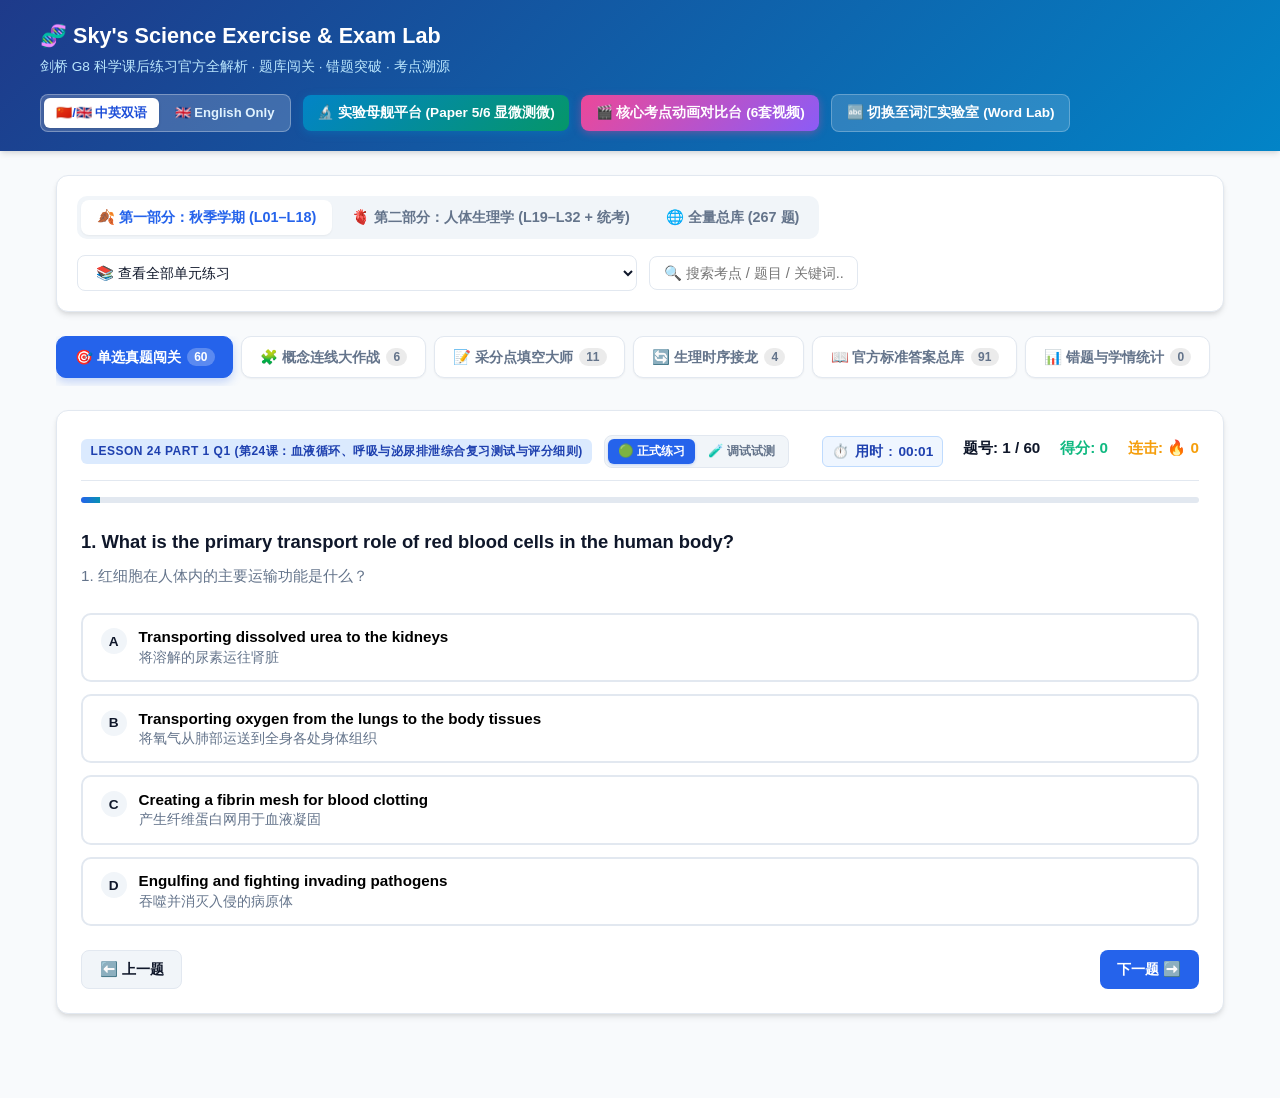
==== exercise_lab.html @ af7610e3 "feat(exercise-lab): deploy 267-question science exercise lab with 4 interactive game types and +1 sc" ====
<!DOCTYPE html>
<html lang="zh-CN">
<head>
  <meta charset="UTF-8">
  <meta name="viewport" content="width=device-width, initial-scale=1.0, user-scalable=no">
  <title>Sky's Science Exercise & Exam Lab — 剑桥G8科学课后练习与真题互动平台</title>
  <link rel="icon" href="data:image/svg+xml,<svg xmlns=%22http://www.w3.org/2000/svg%22 viewBox=%220 0 100 100%22><text y=%22.9em%22 font-size=%2290%22>🧬</text></svg>">
  <style>
    :root {
      --primary: #2563eb;
      --primary-dark: #1d4ed8;
      --secondary: #0891b2;
      --accent: #f59e0b;
      --success: #10b981;
      --danger: #ef4444;
      --purple: #8b5cf6;
      --bg: #f8fafc;
      --panel: #ffffff;
      --text: #0f172a;
      --text-muted: #64748b;
      --border: #e2e8f0;
      --shadow-sm: 0 1px 2px rgba(0,0,0,0.05);
      --shadow: 0 4px 6px -1px rgba(0,0,0,0.1), 0 2px 4px -1px rgba(0,0,0,0.06);
      --shadow-lg: 0 10px 15px -3px rgba(0,0,0,0.1), 0 4px 6px -2px rgba(0,0,0,0.05);
      --radius: 12px;
    }

    * { box-sizing: border-box; margin: 0; padding: 0; }
    body {
      font-family: -apple-system, BlinkMacSystemFont, "Segoe UI", Roboto, "PingFang SC", "Hiragino Sans GB", "Microsoft YaHei", sans-serif;
      background: var(--bg);
      color: var(--text);
      line-height: 1.6;
      padding-bottom: 60px;
    }

    /* Header */
    header {
      background: linear-gradient(135deg, #1e3a8a 0%, #0284c7 100%);
      color: #fff;
      padding: 1.2rem 1.5rem;
      position: sticky;
      top: 0;
      z-index: 100;
      box-shadow: var(--shadow);
    }
    .header-content {
      max-width: 1200px;
      margin: 0 auto;
      display: flex;
      flex-wrap: wrap;
      justify-content: space-between;
      align-items: center;
      gap: 1rem;
    }
    .brand h1 {
      font-size: 1.35rem;
      font-weight: 800;
      display: flex;
      align-items: center;
      gap: 0.5rem;
    }
    .brand p {
      font-size: 0.85rem;
      color: #bae6fd;
      margin-top: 0.15rem;
    }
    .header-links {
      display: flex;
      gap: 0.75rem;
      align-items: center;
    }
    .btn-nav-vocab {
      background: rgba(255,255,255,0.15);
      color: #fff;
      text-decoration: none;
      padding: 0.45rem 0.9rem;
      border-radius: 8px;
      font-size: 0.85rem;
      font-weight: 600;
      display: inline-flex;
      align-items: center;
      gap: 0.35rem;
      transition: all 0.2s;
      border: 1px solid rgba(255,255,255,0.25);
    }
    .btn-nav-vocab:hover {
      background: rgba(255,255,255,0.3);
      transform: translateY(-1px);
    }

    /* Language Switcher */
    .lang-switch {
      display: inline-flex;
      background: rgba(255,255,255,0.18);
      padding: 0.2rem;
      border-radius: 8px;
      gap: 0.2rem;
      border: 1px solid rgba(255,255,255,0.3);
    }
    .lang-btn {
      border: none;
      background: transparent;
      color: #e0f2fe;
      padding: 0.35rem 0.75rem;
      border-radius: 6px;
      font-size: 0.82rem;
      font-weight: 700;
      cursor: pointer;
      transition: all 0.2s;
    }
    .lang-btn.active {
      background: #fff;
      color: var(--primary-dark);
      box-shadow: 0 1px 3px rgba(0,0,0,0.15);
    }
    .lang-btn:hover:not(.active) {
      color: #fff;
      background: rgba(255,255,255,0.25);
    }

    /* Option Breakdown & Distractor Analysis */
    .options-breakdown-box {
      margin-top: 1.25rem;
      border-top: 1px dashed var(--border);
      padding-top: 1.25rem;
    }
    .breakdown-header {
      display: flex;
      justify-content: space-between;
      align-items: center;
      margin-bottom: 0.85rem;
    }
    .breakdown-title {
      font-weight: 800;
      font-size: 0.95rem;
      color: #1e3a8a;
      display: flex;
      align-items: center;
      gap: 0.4rem;
    }
    .breakdown-cards {
      display: grid;
      grid-template-columns: 1fr;
      gap: 0.75rem;
    }
    .breakdown-card {
      padding: 0.85rem 1rem;
      border-radius: 8px;
      border: 1.5px solid var(--border);
      background: #fff;
      transition: all 0.2s;
    }
    .breakdown-card.correct-card {
      border-color: #10b981;
      background: #f0fdf4;
    }
    .breakdown-card.incorrect-card {
      border-color: #f87171;
      background: #fef2f2;
    }
    .breakdown-card-top {
      display: flex;
      justify-content: space-between;
      align-items: center;
      margin-bottom: 0.35rem;
    }
    .breakdown-letter-badge {
      font-weight: 800;
      font-size: 0.85rem;
      padding: 0.15rem 0.5rem;
      border-radius: 6px;
    }
    .correct-card .breakdown-letter-badge {
      background: #10b981;
      color: #fff;
    }
    .incorrect-card .breakdown-letter-badge {
      background: #ef4444;
      color: #fff;
    }
    .breakdown-status-tag {
      font-size: 0.78rem;
      font-weight: 700;
      padding: 0.15rem 0.5rem;
      border-radius: 999px;
    }
    .correct-card .breakdown-status-tag {
      background: #dcfce7;
      color: #15803d;
    }
    .incorrect-card .breakdown-status-tag {
      background: #fee2e2;
      color: #b91c1c;
    }
    .breakdown-opt-text {
      font-weight: 700;
      font-size: 0.92rem;
      color: var(--text);
      margin-bottom: 0.35rem;
    }
    .breakdown-reason-en {
      font-size: 0.88rem;
      color: #334155;
      line-height: 1.45;
    }
    .breakdown-reason-cn {
      font-size: 0.84rem;
      color: #475569;
      margin-top: 0.25rem;
      line-height: 1.45;
    }
    .distractor-tag {
      display: inline-flex;
      align-items: center;
      font-weight: 700;
      font-size: 0.76rem;
      padding: 0.12rem 0.45rem;
      border-radius: 4px;
      margin-right: 0.35rem;
      margin-bottom: 0.15rem;
      letter-spacing: 0.01em;
    }
    .tag-concept {
      background: #e0f2fe;
      color: #0369a1;
      border: 1px solid #bae6fd;
    }
    .tag-diff {
      background: #fef3c7;
      color: #b45309;
      border: 1px solid #fde68a;
    }
    .tag-trap {
      background: #fee2e2;
      color: #b91c1c;
      border: 1px solid #fecaca;
    }
    .tag-correct {
      background: #dcfce7;
      color: #15803d;
      border: 1px solid #bbf7d0;
    }
    body.lang-mode-en .mcq-q-cn,
    body.lang-mode-en .lang-cn-only,
    body.lang-mode-en [data-lang="cn"],
    body.lang-mode-en .cn-subtext,
    body.lang-mode-en .breakdown-reason-cn {
      display: none !important;
    }

    /* Container */
    .container {
      max-width: 1200px;
      margin: 1.5rem auto;
      padding: 0 1rem;
    }

    /* Control Bar */
    .control-panel {
      background: var(--panel);
      padding: 1.25rem;
      border-radius: var(--radius);
      box-shadow: var(--shadow);
      border: 1px solid var(--border);
      margin-bottom: 1.5rem;
      display: flex;
      flex-wrap: wrap;
      gap: 1rem;
      justify-content: space-between;
      align-items: center;
    }
    .part-switch {
      display: inline-flex;
      background: #f1f5f9;
      padding: 0.25rem;
      border-radius: 10px;
      gap: 0.25rem;
    }
    .part-btn {
      border: none;
      background: transparent;
      padding: 0.5rem 1rem;
      border-radius: 8px;
      font-size: 0.9rem;
      font-weight: 700;
      color: var(--text-muted);
      cursor: pointer;
      transition: all 0.2s;
    }
    .part-btn.active {
      background: #fff;
      color: var(--primary);
      box-shadow: var(--shadow-sm);
    }
    .filter-group {
      display: flex;
      flex-wrap: wrap;
      gap: 0.75rem;
      align-items: center;
    }
    select, input[type="text"] {
      padding: 0.5rem 0.85rem;
      border-radius: 8px;
      border: 1px solid var(--border);
      background: #fff;
      font-size: 0.9rem;
      color: var(--text);
      outline: none;
      transition: border-color 0.2s;
    }
    select:focus, input[type="text"]:focus {
      border-color: var(--primary);
    }

    /* Tabs Bar */
    .game-tabs {
      display: flex;
      gap: 0.5rem;
      overflow-x: auto;
      padding-bottom: 0.5rem;
      margin-bottom: 1.5rem;
    }
    .tab-btn {
      background: var(--panel);
      border: 1px solid var(--border);
      color: var(--text-muted);
      padding: 0.65rem 1.1rem;
      border-radius: 10px;
      font-size: 0.9rem;
      font-weight: 700;
      cursor: pointer;
      display: flex;
      align-items: center;
      gap: 0.4rem;
      white-space: nowrap;
      transition: all 0.2s;
      box-shadow: var(--shadow-sm);
    }
    .tab-btn:hover {
      color: var(--primary);
      border-color: var(--primary);
    }
    .tab-btn.active {
      background: var(--primary);
      color: #fff;
      border-color: var(--primary);
      box-shadow: 0 4px 10px rgba(37,99,235,0.25);
    }
    .tab-count {
      font-size: 0.75rem;
      background: rgba(0,0,0,0.08);
      padding: 0.15rem 0.45rem;
      border-radius: 20px;
    }
    .tab-btn.active .tab-count {
      background: rgba(255,255,255,0.25);
    }

    /* Content Area */
    .tab-content {
      display: none;
    }
    .tab-content.active {
      display: block;
      animation: fadeIn 0.25s ease-in-out;
    }
    @keyframes fadeIn {
      from { opacity: 0; transform: translateY(6px); }
      to { opacity: 1; transform: translateY(0); }
    }

    /* Common Card Styles */
    .card {
      background: var(--panel);
      border-radius: var(--radius);
      box-shadow: var(--shadow);
      border: 1px solid var(--border);
      padding: 1.5rem;
      margin-bottom: 1.25rem;
    }
    .badge {
      display: inline-block;
      font-size: 0.75rem;
      font-weight: 700;
      padding: 0.2rem 0.6rem;
      border-radius: 6px;
      text-transform: uppercase;
      letter-spacing: 0.5px;
    }
    .badge-primary { background: #dbeafe; color: #1e40af; }
    .badge-secondary { background: #e0e7ff; color: #4338ca; }
    .badge-success { background: #dcfce7; color: #166534; }
    .badge-warning { background: #fef3c7; color: #92400e; }
    .badge-danger { background: #fee2e2; color: #991b1b; }

    /* Buttons */
    .btn {
      display: inline-flex;
      align-items: center;
      justify-content: center;
      gap: 0.4rem;
      padding: 0.55rem 1.1rem;
      border-radius: 8px;
      font-size: 0.9rem;
      font-weight: 600;
      cursor: pointer;
      border: none;
      transition: all 0.2s;
    }
    .btn-primary { background: var(--primary); color: #fff; }
    .btn-primary:hover { background: var(--primary-dark); }
    .btn-secondary { background: #f1f5f9; color: var(--text); border: 1px solid var(--border); }
    .btn-secondary:hover { background: #e2e8f0; }
    .btn-success { background: var(--success); color: #fff; }
    .btn-success:hover { background: #059669; }
    .btn-outline-primary { background: transparent; border: 1px solid var(--primary); color: var(--primary); }
    .btn-outline-primary:hover { background: var(--primary); color: #fff; }

    /* ==================== GAME 1: MCQ ARENA ==================== */
    .mcq-header {
      display: flex;
      justify-content: space-between;
      align-items: center;
      margin-bottom: 1rem;
      padding-bottom: 0.75rem;
      border-bottom: 1px solid var(--border);
    }
    .mcq-stats {
      display: flex;
      gap: 1.25rem;
      font-weight: 700;
      font-size: 0.95rem;
    }
    .mcq-progress-bar {
      height: 6px;
      background: #e2e8f0;
      border-radius: 3px;
      margin-bottom: 1.5rem;
      overflow: hidden;
    }
    .mcq-progress-fill {
      height: 100%;
      background: linear-gradient(90deg, var(--primary), var(--secondary));
      width: 0%;
      transition: width 0.3s;
    }
    .mcq-question-box {
      margin-bottom: 1.5rem;
    }
    .mcq-q-title {
      font-size: 1.15rem;
      font-weight: 700;
      margin-bottom: 0.5rem;
      color: #0f172a;
    }
    .mcq-q-cn {
      font-size: 0.95rem;
      color: var(--text-muted);
      margin-bottom: 1rem;
    }
    .mcq-options {
      display: grid;
      gap: 0.75rem;
    }
    .mcq-option-btn {
      background: #fff;
      border: 2px solid var(--border);
      border-radius: 10px;
      padding: 0.85rem 1.1rem;
      text-align: left;
      font-size: 0.95rem;
      font-weight: 500;
      cursor: pointer;
      display: flex;
      align-items: flex-start;
      gap: 0.75rem;
      transition: all 0.15s;
    }
    .mcq-option-btn:hover:not(.disabled) {
      border-color: var(--primary);
      background: #f8fafc;
      transform: translateY(-1px);
    }
    .opt-letter {
      background: #f1f5f9;
      color: var(--text);
      font-weight: 700;
      width: 26px;
      height: 26px;
      border-radius: 50%;
      display: inline-flex;
      align-items: center;
      justify-content: center;
      flex-shrink: 0;
      font-size: 0.85rem;
    }
    .mcq-option-btn.correct {
      border-color: var(--success);
      background: #ecfdf5;
      color: #065f46;
    }
    .mcq-option-btn.correct .opt-letter {
      background: var(--success);
      color: #fff;
    }
    .mcq-option-btn.wrong {
      border-color: var(--danger);
      background: #fef2f2;
      color: #991b1b;
    }
    .mcq-option-btn.wrong .opt-letter {
      background: var(--danger);
      color: #fff;
    }
    .mcq-feedback {
      margin-top: 1.25rem;
      padding: 1.25rem;
      border-radius: 10px;
      display: none;
      border: 1px solid transparent;
    }
    .mcq-feedback.correct-box {
      background: #f0fdf4;
      border-color: #bbf7d0;
      display: block;
    }
    .mcq-feedback.wrong-box {
      background: #fef2f2;
      border-color: #fecaca;
      display: block;
    }
    .citation-tag {
      margin-top: 0.75rem;
      font-size: 0.82rem;
      color: var(--text-muted);
      background: #f1f5f9;
      padding: 0.4rem 0.75rem;
      border-radius: 6px;
      display: inline-block;
    }
    .mcq-nav-actions {
      display: flex;
      justify-content: space-between;
      margin-top: 1.5rem;
    }

    /* ==================== GAME 2: MATCHING ==================== */
    .match-container {
      display: grid;
      grid-template-columns: 1fr 1fr;
      gap: 1.5rem;
      margin-top: 1rem;
    }
    .match-col {
      display: flex;
      flex-direction: column;
      gap: 0.75rem;
    }
    .match-card {
      background: #fff;
      border: 2px solid var(--border);
      border-radius: 10px;
      padding: 0.9rem 1.1rem;
      cursor: pointer;
      font-size: 0.95rem;
      font-weight: 600;
      transition: all 0.2s cubic-bezier(0.16, 1, 0.3, 1);
      min-height: 54px;
      display: flex;
      align-items: center;
      user-select: none;
      -webkit-user-select: none;
      touch-action: manipulation;
      -webkit-tap-highlight-color: transparent;
      outline: none;
    }
    .match-card:hover {
      border-color: var(--secondary);
      background: #f0f9ff;
    }
    .match-card:active {
      transform: scale(0.98);
    }
    .match-card.selected {
      border-color: var(--primary);
      background: #eff6ff;
      box-shadow: 0 0 0 3px rgba(37,99,235,0.25);
      transform: translateY(-1px);
    }
    .match-card.matched {
      border-color: var(--success);
      background: #f0fdf4;
      color: #166534;
      cursor: default;
      pointer-events: none;
      opacity: 0.88;
    }
    .match-card.error-shake {
      animation: shake 0.4s ease-in-out;
      border-color: var(--danger);
      background: #fef2f2;
    }
    @keyframes shake {
      0%, 100% { transform: translateX(0); }
      20%, 60% { transform: translateX(-6px); }
      40%, 80% { transform: translateX(6px); }
    }

    /* ==================== GAME 3: CLOZE ==================== */
    .word-bank-box {
      background: #f1f5f9;
      padding: 1rem;
      border-radius: 10px;
      margin-bottom: 1.25rem;
    }
    .word-bank-title {
      font-size: 0.85rem;
      font-weight: 700;
      color: var(--text-muted);
      margin-bottom: 0.5rem;
      text-transform: uppercase;
    }
    .word-chips {
      display: flex;
      flex-wrap: wrap;
      gap: 0.5rem;
    }
    .word-chip {
      background: #fff;
      border: 1px solid var(--border);
      padding: 0.35rem 0.75rem;
      border-radius: 20px;
      font-size: 0.88rem;
      font-weight: 600;
      color: var(--primary);
      cursor: pointer;
      transition: all 0.2s;
      box-shadow: var(--shadow-sm);
    }
    .word-chip:hover {
      background: var(--primary);
      color: #fff;
    }
    .cloze-passage {
      line-height: 2.2;
      font-size: 1.05rem;
    }
    .cloze-input {
      border: 2px dashed var(--border);
      border-radius: 6px;
      padding: 0.25rem 0.5rem;
      font-size: 0.95rem;
      font-weight: 600;
      color: var(--primary);
      width: 140px;
      text-align: center;
      outline: none;
      margin: 0 0.25rem;
      transition: all 0.2s;
    }
    .cloze-input:focus {
      border-style: solid;
      border-color: var(--primary);
      background: #eff6ff;
    }
    .cloze-input.valid {
      border-color: var(--success);
      border-style: solid;
      background: #ecfdf5;
      color: #065f46;
    }
    .cloze-input.invalid {
      border-color: var(--danger);
      border-style: solid;
      background: #fef2f2;
      color: #991b1b;
    }

    /* ==================== GAME 4: SORTING ==================== */
    .sort-list {
      display: flex;
      flex-direction: column;
      gap: 0.65rem;
      margin-top: 1rem;
    }
    .sort-item {
      background: #fff;
      border: 2px solid var(--border);
      border-radius: 10px;
      padding: 0.85rem 1rem;
      display: flex;
      align-items: center;
      justify-content: space-between;
      gap: 0.85rem;
      box-shadow: var(--shadow-sm);
      transition: all 0.2s cubic-bezier(0.16, 1, 0.3, 1);
      cursor: grab;
      user-select: none;
      -webkit-user-select: none;
      touch-action: manipulation;
    }
    .sort-item:hover {
      border-color: var(--primary);
    }
    .sort-item:active {
      cursor: grabbing;
    }
    .sort-item.dragging {
      opacity: 0.45;
      background: #eff6ff;
      border-color: #3b82f6;
      border-style: dashed;
      transform: scale(0.99);
    }
    .sort-item.drag-over {
      border-top: 3px solid #2563eb;
      background: #f0fdf4;
    }
    .sort-item.correct-pos {
      border-color: #10b981;
      background: #f0fdf4;
    }
    .sort-item.correct-pos .sort-num {
      background: #10b981;
    }
    .sort-item.incorrect-pos {
      border-color: #f59e0b;
      background: #fffbeb;
    }
    .sort-item.incorrect-pos .sort-num {
      background: #f59e0b;
    }
    .sort-drag-handle {
      font-size: 1.15rem;
      color: #94a3b8;
      cursor: grab;
      padding: 0 0.4rem;
      user-select: none;
      transition: color 0.15s;
    }
    .sort-drag-handle:hover {
      color: var(--primary);
    }
    .sort-num {
      width: 28px;
      height: 28px;
      background: var(--primary);
      color: #fff;
      font-weight: 700;
      border-radius: 50%;
      display: flex;
      align-items: center;
      justify-content: center;
      flex-shrink: 0;
      font-size: 0.85rem;
      transition: background 0.2s;
    }
    .sort-text {
      flex: 1;
      font-size: 0.95rem;
      font-weight: 500;
    }
    .sort-ctrls {
      display: flex;
      gap: 0.35rem;
    }
    .btn-sort {
      background: #f1f5f9;
      border: 1px solid var(--border);
      border-radius: 6px;
      width: 32px;
      height: 32px;
      cursor: pointer;
      display: flex;
      align-items: center;
      justify-content: center;
      font-size: 0.9rem;
      transition: all 0.15s;
      touch-action: manipulation;
    }
    .btn-sort:hover:not(:disabled) {
      background: var(--primary);
      color: #fff;
    }
    .btn-sort:disabled {
      opacity: 0.4;
      cursor: not-allowed;
    }

    /* ==================== EXPLORER: MODEL ANSWERS ==================== */
    .explorer-item {
      border: 1px solid var(--border);
      border-radius: var(--radius);
      margin-bottom: 1rem;
      background: #fff;
      overflow: hidden;
      transition: box-shadow 0.2s;
    }
    .explorer-item:hover {
      box-shadow: var(--shadow);
    }
    .explorer-header {
      padding: 1rem 1.25rem;
      background: #fff;
      cursor: pointer;
      display: flex;
      justify-content: space-between;
      align-items: center;
      user-select: none;
    }
    .explorer-title-box {
      display: flex;
      align-items: center;
      gap: 0.75rem;
      flex: 1;
    }
    .explorer-body {
      padding: 1.25rem;
      background: #fafbff;
      border-top: 1px solid var(--border);
      display: none;
    }
    .explorer-item.open .explorer-body {
      display: block;
    }
    .explorer-item.open .exp-arrow {
      transform: rotate(180deg);
    }
    .exp-arrow {
      transition: transform 0.2s;
      color: var(--text-muted);
    }
    .prompt-box {
      background: #fff;
      border-left: 4px solid var(--primary);
      padding: 0.85rem 1rem;
      border-radius: 0 8px 8px 0;
      margin-bottom: 1rem;
      font-size: 0.95rem;
    }
    .answer-box {
      background: #ecfdf5;
      border-left: 4px solid var(--success);
      padding: 0.85rem 1rem;
      border-radius: 0 8px 8px 0;
      margin-bottom: 1rem;
      font-size: 0.95rem;
    }
    .rationale-box {
      background: #fffbeb;
      border-left: 4px solid var(--accent);
      padding: 0.85rem 1rem;
      border-radius: 0 8px 8px 0;
      margin-bottom: 1rem;
      font-size: 0.9rem;
    }

    /* ==================== MISTAKE BANK ==================== */
    .mistake-header-box {
      background: linear-gradient(135deg, #fef2f2 0%, #fee2e2 100%);
      padding: 1.5rem;
      border-radius: var(--radius);
      border: 1px solid #fecaca;
      margin-bottom: 1.5rem;
      display: flex;
      justify-content: space-between;
      align-items: center;
      flex-wrap: wrap;
      gap: 1rem;
    }
    .mistake-stat-num {
      font-size: 2.2rem;
      font-weight: 800;
      color: var(--danger);
    }

    /* ==================== ANALYTICS & TIME TRACKING ==================== */
    .mcq-timer-badge {
      display: inline-flex;
      align-items: center;
      gap: 0.35rem;
      background: #eff6ff;
      border: 1px solid #bfdbfe;
      color: #1e40af;
      padding: 0.2rem 0.55rem;
      border-radius: 6px;
      font-weight: 700;
      font-size: 0.85rem;
      font-variant-numeric: tabular-nums;
    }
    .session-mode-switch {
      display: inline-flex;
      background: #f1f5f9;
      padding: 3px;
      border-radius: 8px;
      gap: 3px;
      border: 1px solid var(--border);
    }
    .session-mode-btn {
      border: none;
      background: transparent;
      padding: 0.25rem 0.6rem;
      border-radius: 6px;
      font-size: 0.78rem;
      font-weight: 700;
      cursor: pointer;
      color: var(--text-muted);
      transition: all 0.2s;
    }
    .session-mode-btn.active {
      background: #2563eb;
      color: #fff;
      box-shadow: 0 1px 3px rgba(37,99,235,0.25);
    }
    .session-mode-btn.mode-trial.active {
      background: #d97706;
      color: #fff;
      box-shadow: 0 1px 3px rgba(217,119,6,0.25);
    }

    /* Analytics Dashboard Header */
    .analytics-header-box {
      background: linear-gradient(135deg, #1e3a8a 0%, #0369a1 100%);
      color: #fff;
      padding: 1.5rem;
      border-radius: var(--radius);
      margin-bottom: 1.25rem;
      box-shadow: var(--shadow);
      display: flex;
      justify-content: space-between;
      align-items: center;
      flex-wrap: wrap;
      gap: 1rem;
    }
    .analytics-header-box h2 {
      font-size: 1.35rem;
      font-weight: 800;
      display: flex;
      align-items: center;
      gap: 0.5rem;
    }
    .analytics-header-box p {
      font-size: 0.86rem;
      color: #bae6fd;
      margin-top: 0.25rem;
    }

    /* KPI Cards Grid */
    .stats-kpi-grid {
      display: grid;
      grid-template-columns: repeat(auto-fit, minmax(220px, 1fr));
      gap: 1rem;
      margin-bottom: 1.5rem;
    }
    .kpi-card {
      background: #fff;
      border-radius: var(--radius);
      border: 1px solid var(--border);
      padding: 1.25rem;
      box-shadow: var(--shadow-sm);
      display: flex;
      flex-direction: column;
      justify-content: space-between;
      position: relative;
      overflow: hidden;
      transition: transform 0.2s, box-shadow 0.2s;
    }
    .kpi-card:hover {
      transform: translateY(-2px);
      box-shadow: var(--shadow);
    }
    .kpi-card-top {
      display: flex;
      justify-content: space-between;
      align-items: center;
      margin-bottom: 0.5rem;
    }
    .kpi-icon {
      font-size: 1.4rem;
      width: 38px;
      height: 38px;
      border-radius: 8px;
      display: inline-flex;
      align-items: center;
      justify-content: center;
      background: #f1f5f9;
    }
    .kpi-title {
      font-size: 0.82rem;
      font-weight: 700;
      color: var(--text-muted);
      text-transform: uppercase;
      letter-spacing: 0.5px;
    }
    .kpi-val {
      font-size: 2rem;
      font-weight: 800;
      color: var(--text);
      line-height: 1.1;
      margin: 0.25rem 0;
      font-variant-numeric: tabular-nums;
    }
    .kpi-sub {
      font-size: 0.8rem;
      color: var(--text-muted);
      line-height: 1.4;
    }

    /* Sub-tabs */
    .sub-tabs-bar {
      display: flex;
      gap: 0.5rem;
      border-bottom: 2px solid var(--border);
      margin-bottom: 1.25rem;
    }
    .sub-tab-btn {
      border: none;
      background: transparent;
      padding: 0.65rem 1.25rem;
      font-size: 0.92rem;
      font-weight: 700;
      color: var(--text-muted);
      cursor: pointer;
      position: relative;
      border-bottom: 3px solid transparent;
      margin-bottom: -2px;
      transition: all 0.2s;
      border-radius: 6px 6px 0 0;
    }
    .sub-tab-btn:hover {
      color: var(--primary);
      background: #f1f5f9;
    }
    .sub-tab-btn.active {
      color: var(--primary);
      border-bottom-color: var(--primary);
      background: #eff6ff;
    }

    /* Unit Performance Bars */
    .mastery-card {
      background: #fff;
      border-radius: var(--radius);
      border: 1px solid var(--border);
      padding: 1.25rem;
      margin-bottom: 1.5rem;
      box-shadow: var(--shadow-sm);
    }
    .mastery-header {
      font-weight: 800;
      font-size: 1rem;
      margin-bottom: 1rem;
      display: flex;
      align-items: center;
      justify-content: space-between;
    }
    .mastery-list {
      display: flex;
      flex-direction: column;
      gap: 0.75rem;
    }
    .mastery-row {
      display: grid;
      grid-template-columns: 180px 1fr 100px;
      align-items: center;
      gap: 1rem;
      font-size: 0.85rem;
    }
    @media (max-width: 640px) {
      .mastery-row {
        grid-template-columns: 1fr;
        gap: 0.35rem;
      }
    }
    .mastery-bar-bg {
      background: #e2e8f0;
      height: 10px;
      border-radius: 999px;
      overflow: hidden;
      position: relative;
    }
    .mastery-bar-fill {
      height: 100%;
      border-radius: 999px;
      transition: width 0.5s ease;
    }

    /* Attempt Log Table & Management */
    .history-card {
      background: #fff;
      border-radius: var(--radius);
      border: 1px solid var(--border);
      padding: 1.25rem;
      box-shadow: var(--shadow-sm);
    }
    .history-toolbar {
      display: flex;
      flex-wrap: wrap;
      justify-content: space-between;
      align-items: center;
      gap: 0.75rem;
      margin-bottom: 1rem;
      padding-bottom: 1rem;
      border-bottom: 1px dashed var(--border);
    }
    .filter-pills {
      display: flex;
      gap: 0.4rem;
      flex-wrap: wrap;
    }
    .pill-btn {
      border: 1px solid var(--border);
      background: #fff;
      font-size: 0.8rem;
      font-weight: 600;
      padding: 0.3rem 0.75rem;
      border-radius: 999px;
      cursor: pointer;
      color: var(--text-muted);
      transition: all 0.2s;
    }
    .pill-btn:hover {
      border-color: var(--primary);
      color: var(--primary);
    }
    .pill-btn.active {
      background: #2563eb;
      color: #fff;
      border-color: #2563eb;
    }
    .history-actions {
      display: flex;
      gap: 0.5rem;
      flex-wrap: wrap;
    }
    .btn-xs {
      padding: 0.25rem 0.55rem;
      font-size: 0.76rem;
      border-radius: 6px;
      cursor: pointer;
      font-weight: 600;
      display: inline-flex;
      align-items: center;
      gap: 0.25rem;
      border: 1px solid transparent;
      transition: all 0.2s;
    }
    .btn-xs-primary { background: #2563eb; color: #fff; }
    .btn-xs-primary:hover { background: #1d4ed8; }
    .btn-xs-warning { background: #fef3c7; color: #b45309; border-color: #fde68a; }
    .btn-xs-warning:hover { background: #fde68a; }
    .btn-xs-danger { background: #fee2e2; color: #b91c1c; border-color: #fecaca; }
    .btn-xs-danger:hover { background: #fecaca; }
    .btn-xs-secondary { background: #f1f5f9; color: #475569; border-color: #cbd5e1; }
    .btn-xs-secondary:hover { background: #e2e8f0; }

    /* Table styling */
    .table-responsive {
      overflow-x: auto;
      -webkit-overflow-scrolling: touch;
    }
    .attempt-table {
      width: 100%;
      border-collapse: collapse;
      font-size: 0.84rem;
      text-align: left;
    }
    .attempt-table th {
      background: #f8fafc;
      padding: 0.65rem 0.85rem;
      font-weight: 700;
      color: var(--text-muted);
      border-bottom: 2px solid var(--border);
      white-space: nowrap;
    }
    .attempt-table td {
      padding: 0.75rem 0.85rem;
      border-bottom: 1px solid var(--border);
      vertical-align: middle;
    }
    .attempt-row.excluded {
      background: #f8fafc;
      opacity: 0.65;
    }
    .attempt-row.excluded td {
      color: #94a3b8;
    }
    .badge-excluded {
      background: #f1f5f9;
      color: #64748b;
      border: 1px solid #cbd5e1;
      padding: 0.15rem 0.45rem;
      border-radius: 4px;
      font-size: 0.75rem;
      font-weight: 600;
    }
    .badge-included {
      background: #ecfdf5;
      color: #047857;
      border: 1px solid #a7f3d0;
      padding: 0.15rem 0.45rem;
      border-radius: 4px;
      font-size: 0.75rem;
      font-weight: 600;
    }
    .badge-trial {
      background: #fffbeb;
      color: #b45309;
      border: 1px solid #fde68a;
      padding: 0.15rem 0.45rem;
      border-radius: 4px;
      font-size: 0.75rem;
      font-weight: 600;
    }
    .badge-formal {
      background: #eff6ff;
      color: #1e40af;
      border: 1px solid #bfdbfe;
      padding: 0.15rem 0.45rem;
      border-radius: 4px;
      font-size: 0.75rem;
      font-weight: 600;
    }

    /* Responsive */
    @media (max-width: 768px) {
      .match-container {
        grid-template-columns: 1fr;
      }
      .control-panel {
        flex-direction: column;
        align-items: stretch;
      }
      .part-switch {
        width: 100%;
      }
      .part-btn {
        flex: 1;
        text-align: center;
      }
    }
  </style>
  <!-- Load Bundled Science Data (Offline/file:// compatible) -->
  <script src="science_exercises_data.js"></script>
</head>
<body>

  <!-- ==================== HEADER ==================== -->
  <header>
    <div class="header-content">
      <div class="brand">
        <h1>🧬 Sky's Science Exercise & Exam Lab</h1>
        <p id="header-subtitle">剑桥 G8 科学课后练习官方全解析 · 题库闯关 · 错题突破 · 考点溯源</p>
      </div>
      <div class="header-links">
        <div class="lang-switch">
          <button id="btn-lang-bilingual" class="lang-btn active" onclick="setLanguageMode('bilingual')">🇨🇳/🇬🇧 中英双语</button>
          <button id="btn-lang-en" class="lang-btn" onclick="setLanguageMode('en')">🇬🇧 English Only</button>
        </div>
        <a href="https://igcse.xyz/practical" class="btn-nav-vocab" style="background: linear-gradient(135deg, #0284c7 0%, #059669 100%); border: none; font-weight: 700; box-shadow: 0 2px 8px rgba(2, 132, 199, 0.4);" target="_blank">🔬 实验母舰平台 (Paper 5/6 显微测微)</a>
        <a href="knowledge_animations/compare_showcase.html" class="btn-nav-vocab" style="background: linear-gradient(135deg, #ec4899 0%, #8b5cf6 100%); border: none; font-weight: 700; box-shadow: 0 2px 8px rgba(236, 72, 153, 0.4);" target="_blank">🎬 核心考点动画对比台 (6套视频)</a>
        <a href="index.html" class="btn-nav-vocab" id="btn-nav-vocab">🔤 切换至词汇实验室 (Word Lab)</a>
      </div>
    </div>
  </header>

  <div class="container">

    <!-- ==================== CONTROL & UNIT SWITCHER ==================== -->
    <div class="control-panel">
      <!-- Part 1 vs Part 2 vs All Switch -->
      <div class="part-switch">
        <button class="part-btn active" id="btn-part-1" onclick="switchCoursePart(1)">
          <span id="lbl-part-1">🍂 第一部分：秋季学期 (L01–L18)</span>
        </button>
        <button class="part-btn" id="btn-part-2" onclick="switchCoursePart(2)">
          <span id="lbl-part-2">🫀 第二部分：人体生理学 (L19–L32 + 统考)</span>
        </button>
        <button class="part-btn" id="btn-part-all" onclick="switchCoursePart('all')">
          <span id="lbl-part-all">🌐 全量总库 (267 题)</span>
        </button>
      </div>

      <!-- Filters -->
      <div class="filter-group">
        <select id="select-lesson" onchange="filterCurrentExercises()">
          <option value="all">📚 查看全部单元练习</option>
        </select>
        <input type="text" id="search-input" placeholder="🔍 搜索考点 / 题目 / 关键词..." oninput="searchExercises()">
      </div>
    </div>

    <!-- ==================== GAME & PRACTICE MODE TABS ==================== -->
    <div class="game-tabs">
      <button class="tab-btn active" data-tab="tab-mcq" onclick="openTab('tab-mcq')">
        <span id="lbl-tab-mcq">🎯 单选真题闯关</span> <span class="tab-count" id="count-mcq">0</span>
      </button>
      <button class="tab-btn" data-tab="tab-match" onclick="openTab('tab-match')">
        <span id="lbl-tab-match">🧩 概念连线大作战</span> <span class="tab-count" id="count-match">0</span>
      </button>
      <button class="tab-btn" data-tab="tab-cloze" onclick="openTab('tab-cloze')">
        <span id="lbl-tab-cloze">📝 采分点填空大师</span> <span class="tab-count" id="count-cloze">0</span>
      </button>
      <button class="tab-btn" data-tab="tab-sort" onclick="openTab('tab-sort')">
        <span id="lbl-tab-sort">🔄 生理时序接龙</span> <span class="tab-count" id="count-sort">0</span>
      </button>
      <button class="tab-btn" data-tab="tab-explorer" onclick="openTab('tab-explorer')">
        <span id="lbl-tab-explorer">📖 官方标准答案总库</span> <span class="tab-count" id="count-all">0</span>
      </button>
      <button class="tab-btn" data-tab="tab-mistakes" onclick="openTab('tab-mistakes')">
        <span id="lbl-tab-mistakes">📊 错题与学情统计</span> <span class="tab-count" id="count-mistakes">0</span>
      </button>
    </div>

    <!-- ==================== TAB 1: MCQ ARENA ==================== -->
    <div id="tab-mcq" class="tab-content active">
      <div class="card">
        <div class="mcq-header">
          <div style="display:flex; align-items:center; gap:0.75rem; flex-wrap:wrap;">
            <div class="badge badge-primary" id="mcq-task-tag">Checkpoint MCQ</div>
            <div class="session-mode-switch" title="选择答题模式：正式练习计入统计；调试试测可标记为测试数据">
              <button type="button" class="session-mode-btn active" id="btn-mode-formal" onclick="setSessionMode('formal')">🟢 正式练习</button>
              <button type="button" class="session-mode-btn mode-trial" id="btn-mode-trial" onclick="setSessionMode('trial')">🧪 调试试测</button>
            </div>
          </div>
          <div class="mcq-stats">
            <span class="mcq-timer-badge" id="mcq-timer-badge">
              ⏱️ <span id="lbl-mcq-time">用时</span>: <strong id="mcq-elapsed-time">00:00</strong>
            </span>
            <span><span id="lbl-mcq-qnum">题号</span>: <span id="mcq-current-idx">1</span> / <span id="mcq-total-count">0</span></span>
            <span style="color:var(--success);"><span id="lbl-mcq-score">得分</span>: <span id="mcq-score">0</span></span>
            <span style="color:var(--accent);"><span id="lbl-mcq-streak">连击</span>: 🔥 <span id="mcq-streak">0</span></span>
          </div>
        </div>
        <div class="mcq-progress-bar">
          <div class="mcq-progress-fill" id="mcq-progress-fill"></div>
        </div>

        <div id="mcq-container">
          <div class="mcq-question-box">
            <h3 class="mcq-q-title" id="mcq-prompt-en">Loading question...</h3>
            <p class="mcq-q-cn" id="mcq-prompt-cn">加载题目中文中...</p>
            <div id="mcq-diagram-container" style="display:none; margin: 1rem auto; text-align: center; background: #f8fafc; border: 1.5px solid #cbd5e1; border-radius: 10px; padding: 0.85rem; max-width: 600px;">
              <img id="mcq-diagram-img" src="" alt="Question Diagram" style="max-width: 100%; max-height: 380px; height: auto; border-radius: 6px; box-shadow: 0 2px 8px rgba(0,0,0,0.06); object-fit: contain;">
              <div id="mcq-diagram-caption" style="font-size: 0.85rem; color: #1e3a8a; margin-top: 0.5rem; font-weight: 700;"></div>
              <div id="mcq-diagram-desc" style="font-size: 0.8rem; color: #475569; margin-top: 0.35rem; line-height: 1.45; text-align: left; background: #fff; padding: 0.5rem 0.75rem; border-radius: 6px; border: 1px dashed #cbd5e1;"></div>
            </div>
          </div>

          <div class="mcq-options" id="mcq-options-container">
            <!-- Options dynamically rendered here -->
          </div>

          <div class="mcq-feedback" id="mcq-feedback-box">
            <h4 id="mcq-feedback-title" style="margin-bottom:0.4rem;"></h4>
            <div id="mcq-feedback-rationale" style="font-size:0.92rem;"></div>
            <div class="citation-tag" id="mcq-citation-tag"></div>

            <!-- Option-by-Option Distractor Breakdown -->
            <div id="mcq-options-breakdown" class="options-breakdown-box" style="display:none;">
              <div class="breakdown-header">
                <span class="breakdown-title" id="mcq-breakdown-title">💡 选项逐项深度辨析与考点诊断 (Option-by-Option Distractor Analysis)</span>
              </div>
              <div class="breakdown-cards" id="breakdown-cards-container">
                <!-- Breakdown cards rendered dynamically -->
              </div>
            </div>
          </div>
        </div>

        <div class="mcq-nav-actions">
          <button class="btn btn-secondary" id="btn-mcq-prev" onclick="prevMcq()">⬅️ 上一题</button>
          <button class="btn btn-primary" id="btn-mcq-next" onclick="nextMcq()">下一题 ➡️</button>
        </div>
      </div>
    </div>

    <!-- ==================== TAB 2: CONCEPT MATCHING ==================== -->
    <div id="tab-match" class="tab-content">
      <div class="card">
        <div class="mcq-header">
          <div style="display:flex; align-items:center; gap:0.75rem; flex-wrap:wrap;">
            <div class="badge badge-primary" id="match-task-tag">Concept Matching</div>
            <div class="session-mode-switch" title="选择答题模式：正式练习计入统计；调试试测可标记为测试数据">
              <button type="button" class="session-mode-btn active" id="btn-match-mode-formal" onclick="setSessionMode('formal')">🟢 正式练习</button>
              <button type="button" class="session-mode-btn mode-trial" id="btn-match-mode-trial" onclick="setSessionMode('trial')">🧪 调试试测</button>
            </div>
          </div>
          <div class="mcq-stats">
            <span class="mcq-timer-badge">
              ⏱️ <span id="lbl-match-time">用时</span>: <strong id="match-elapsed-time">00:00</strong>
            </span>
            <span><span id="lbl-match-qnum">题号</span>: <span id="match-current-idx">1</span> / <span id="match-total-count">0</span></span>
            <span style="color:var(--success);"><span id="lbl-match-score">得分</span>: <span id="match-score">0</span></span>
            <span style="color:var(--accent);"><span id="lbl-match-remaining">待配对</span>: <span id="match-remaining-pairs">0</span> / <span id="match-total-pairs">0</span></span>
          </div>
        </div>
        <div class="mcq-progress-bar">
          <div class="mcq-progress-fill" id="match-progress-fill"></div>
        </div>

        <div style="display:flex; justify-content:space-between; align-items:center; margin-bottom:1rem; flex-wrap:wrap; gap:0.5rem;">
          <div>
            <h3 id="match-task-title" style="font-size:1.15rem; font-weight:700;">🧩 概念与功能连线大作战</h3>
            <p id="match-task-subtitle" style="font-size:0.85rem; color:var(--text-muted);">点击左侧或右侧项目，再点击另一侧对应匹配项；配对成功即可消除！支持点击已选中卡片取消选择。</p>
          </div>
          <div style="display:flex; gap:0.5rem;">
            <button class="btn btn-secondary btn-sm" id="btn-match-prev" onclick="prevMatchItem()">◀ 上一组</button>
            <button class="btn btn-secondary btn-sm" id="btn-match-next" onclick="nextMatchItem()">下一组 ▶</button>
            <button class="btn btn-primary btn-sm" id="btn-match-reset" onclick="initCurrentMatchGame()">🔄 重置打乱</button>
          </div>
        </div>

        <div class="match-container">
          <div class="match-col" id="match-left-col">
            <!-- Left cards -->
          </div>
          <div class="match-col" id="match-right-col">
            <!-- Right cards -->
          </div>
        </div>

        <div id="match-complete-banner" style="display:none; margin-top:1.5rem; padding:1.25rem; background:#ecfdf5; border-radius:10px; border:1px solid #a7f3d0; text-align:center;">
          <h4 id="match-complete-heading" style="color:#065f46; font-size:1.1rem; margin-bottom:0.25rem;">🎉 恭喜全部配对成功！(+1分)</h4>
          <p id="match-citation-hint" style="font-size:0.85rem; color:#047857;"></p>
        </div>
      </div>
    </div>

    <!-- ==================== TAB 3: CLOZE MASTER ==================== -->
    <div id="tab-cloze" class="tab-content">
      <div class="card">
        <div class="mcq-header">
          <div style="display:flex; align-items:center; gap:0.75rem; flex-wrap:wrap;">
            <div class="badge badge-primary" id="cloze-task-tag">Cloze Master</div>
            <div class="session-mode-switch" title="选择答题模式：正式练习计入统计；调试试测可标记为测试数据">
              <button type="button" class="session-mode-btn active" id="btn-cloze-mode-formal" onclick="setSessionMode('formal')">🟢 正式练习</button>
              <button type="button" class="session-mode-btn mode-trial" id="btn-cloze-mode-trial" onclick="setSessionMode('trial')">🧪 调试试测</button>
            </div>
          </div>
          <div class="mcq-stats">
            <span class="mcq-timer-badge">
              ⏱️ <span id="lbl-cloze-time">用时</span>: <strong id="cloze-elapsed-time">00:00</strong>
            </span>
            <span><span id="lbl-cloze-qnum">题号</span>: <span id="cloze-current-idx">1</span> / <span id="cloze-total-count">0</span></span>
            <span style="color:var(--success);"><span id="lbl-cloze-score">得分</span>: <span id="cloze-score">0</span></span>
          </div>
        </div>
        <div class="mcq-progress-bar">
          <div class="mcq-progress-fill" id="cloze-progress-fill"></div>
        </div>

        <div style="display:flex; justify-content:space-between; align-items:center; margin-bottom:1rem; flex-wrap:wrap; gap:0.5rem;">
          <div>
            <h3 id="cloze-task-title" style="font-size:1.15rem; font-weight:700;">📝 核心采分点完形填空</h3>
            <p id="cloze-subtitle" style="font-size:0.85rem; color:var(--text-muted);">从备选词库选词点击填入，或直接输入术语（支持大小写/标点容错，失焦自动验证）：</p>
          </div>
          <div style="display:flex; gap:0.5rem;">
            <button class="btn btn-secondary btn-sm" id="btn-cloze-prev" onclick="prevClozeItem()">◀ 上一题</button>
            <button class="btn btn-secondary btn-sm" id="btn-cloze-next" onclick="nextClozeItem()">下一题 ▶</button>
          </div>
        </div>

        <div class="word-bank-box">
          <div class="word-bank-title" id="cloze-wb-title">💡 备选词库 (Word Bank / 点击词条自动填入当前空格并聚焦下一空)</div>
          <div class="word-chips" id="cloze-word-bank">
            <!-- Word chips -->
          </div>
        </div>

        <div class="cloze-passage" id="cloze-passage-container">
          <!-- Sentences with blanks -->
        </div>

        <div style="margin-top:1.5rem; display:flex; gap:0.75rem; flex-wrap:wrap;">
          <button class="btn btn-success" id="btn-cloze-check" onclick="checkClozeAnswers()">✔️ 检验我的答案</button>
          <button class="btn btn-secondary" id="btn-cloze-reveal" onclick="revealClozeAnswers()">👁️ 显示官方参考采分词</button>
        </div>

        <div id="cloze-feedback-box" style="display:none; margin-top:1.25rem; padding:1rem; border-radius:10px; background:#f8fafc; border:1px solid var(--border);">
          <div id="cloze-rationale-text" style="font-size:0.92rem;"></div>
          <div class="citation-tag" id="cloze-citation-tag" style="margin-top:0.5rem;"></div>
        </div>
      </div>
    </div>

    <!-- ==================== TAB 4: CHRONO-SORT ==================== -->
    <div id="tab-sort" class="tab-content">
      <div class="card">
        <div class="mcq-header">
          <div style="display:flex; align-items:center; gap:0.75rem; flex-wrap:wrap;">
            <div class="badge badge-primary" id="sort-task-tag">Chrono-Sort</div>
            <div class="session-mode-switch" title="选择答题模式：正式练习计入统计；调试试测可标记为测试数据">
              <button type="button" class="session-mode-btn active" id="btn-sort-mode-formal" onclick="setSessionMode('formal')">🟢 正式练习</button>
              <button type="button" class="session-mode-btn mode-trial" id="btn-sort-mode-trial" onclick="setSessionMode('trial')">🧪 调试试测</button>
            </div>
          </div>
          <div class="mcq-stats">
            <span class="mcq-timer-badge">
              ⏱️ <span id="lbl-sort-time">用时</span>: <strong id="sort-elapsed-time">00:00</strong>
            </span>
            <span><span id="lbl-sort-qnum">题号</span>: <span id="sort-current-idx">1</span> / <span id="sort-total-count">0</span></span>
            <span style="color:var(--success);"><span id="lbl-sort-score">得分</span>: <span id="sort-score">0</span></span>
          </div>
        </div>
        <div class="mcq-progress-bar">
          <div class="mcq-progress-fill" id="sort-progress-fill"></div>
        </div>

        <div style="display:flex; justify-content:space-between; align-items:center; margin-bottom:1rem; flex-wrap:wrap; gap:0.5rem;">
          <div>
            <h3 id="sort-task-title" style="font-size:1.15rem; font-weight:700;">🔄 生理时序与流向接龙</h3>
            <p id="sort-subtitle" style="font-size:0.85rem; color:var(--text-muted);">拖拽卡片或点击 ⬆️ / ⬇️ 调整各步骤次序，将生理过程按时间先后正确排列：</p>
          </div>
          <div style="display:flex; gap:0.5rem;">
            <button class="btn btn-secondary btn-sm" id="btn-sort-prev" onclick="prevSortItem()">◀ 上一题</button>
            <button class="btn btn-secondary btn-sm" id="btn-sort-next" onclick="nextSortItem()">下一题 ▶</button>
            <button class="btn btn-primary btn-sm" id="btn-sort-reset" onclick="resetCurrentSortGame()">🔄 重新打乱</button>
          </div>
        </div>

        <div class="sort-list" id="sort-items-container">
          <!-- Sort items -->
        </div>

        <div style="margin-top:1.5rem; display:flex; gap:0.75rem;">
          <button class="btn btn-success" id="btn-sort-check" onclick="checkSortOrder()">✔️ 提交排列结果</button>
        </div>

        <div id="sort-feedback-box" style="display:none; margin-top:1.25rem; padding:1.25rem; border-radius:10px;">
          <!-- Feedback -->
        </div>
      </div>
    </div>

    <!-- ==================== TAB 5: MODEL ANSWERS EXPLORER ==================== -->
    <div id="tab-explorer" class="tab-content">
      <div style="display:flex; justify-content:space-between; align-items:center; margin-bottom:1rem;">
        <p id="explorer-intro-text" style="font-size:0.9rem; color:var(--text-muted);">
          共收录 <strong id="explorer-total-count" style="color:var(--primary);">0</strong> 道权威大题，支持全文中英文双语搜索与教材出处定位：
        </p>
        <button class="btn btn-secondary btn-sm" id="btn-exp-expand" onclick="toggleAllExplorer(true)">展开全部</button>
        <button class="btn btn-secondary btn-sm" id="btn-exp-collapse" onclick="toggleAllExplorer(false)">折叠全部</button>
      </div>

      <div id="explorer-list-container">
        <!-- Rendered Accordion Cards -->
      </div>
    </div>

    <!-- ==================== TAB 6: MISTAKE BANK & LEARNING ANALYTICS ==================== -->
    <div id="tab-mistakes" class="tab-content">
      <!-- 1. Executive Analytics Header -->
      <div class="analytics-header-box">
        <div>
          <h2 id="analytics-heading">📊 学情统计与错题全景看板</h2>
          <p id="analytics-subtitle">全景记录答题用时、正确率与章节考点掌握度，支持甄别、排除与编辑调试测试数据</p>
        </div>
        <div style="display:flex; align-items:center; gap:0.75rem; flex-wrap:wrap;">
          <button class="btn btn-primary" id="btn-mistake-drill" onclick="drillMistakesOnly()">🎯 立即专项重做错题</button>
          <button class="btn btn-secondary" id="btn-mistake-clear" onclick="clearMistakeBank()">🗑️ 清空错题本</button>
        </div>
      </div>

      <!-- 2. KPI Cards Grid -->
      <div class="stats-kpi-grid">
        <!-- KPI 1: Valid Attempts -->
        <div class="kpi-card">
          <div class="kpi-card-top">
            <span class="kpi-title" id="lbl-kpi-attempts">有效计入作答总数</span>
            <span class="kpi-icon">📝</span>
          </div>
          <div class="kpi-val" id="stat-total-attempts">0</div>
          <div class="kpi-sub" id="stat-sub-attempts">历史总提交: 0 次 | 排除试测: 0 条</div>
        </div>

        <!-- KPI 2: Overall Accuracy -->
        <div class="kpi-card">
          <div class="kpi-card-top">
            <span class="kpi-title" id="lbl-kpi-accuracy">综合答题正确率</span>
            <span class="kpi-icon">🎯</span>
          </div>
          <div class="kpi-val" id="stat-accuracy-rate">0.0%</div>
          <div class="kpi-sub" id="stat-sub-accuracy">做对: 0 题 | 做错: 0 题</div>
        </div>

        <!-- KPI 3: Avg Duration -->
        <div class="kpi-card">
          <div class="kpi-card-top">
            <span class="kpi-title" id="lbl-kpi-duration">平均每题作答耗时</span>
            <span class="kpi-icon">⏱️</span>
          </div>
          <div class="kpi-val" id="stat-avg-duration">0.0s</div>
          <div class="kpi-sub" id="stat-sub-time">累计有效答题时长: 0秒</div>
        </div>

        <!-- KPI 4: Pending Mistakes -->
        <div class="kpi-card">
          <div class="kpi-card-top">
            <span class="kpi-title" id="lbl-kpi-mistakes">待攻克错题总数</span>
            <span class="kpi-icon">🔥</span>
          </div>
          <div class="kpi-val" style="color:var(--danger);" id="stat-pending-mistakes">0</div>
          <div class="kpi-sub" id="stat-sub-mistakes">
            <span id="mistake-pending-label">待攻克错题</span>: <strong id="mistake-count-display">0</strong> 道
          </div>
        </div>
      </div>

      <!-- 3. Unit Mastery Breakdown & Top Mistakes Grid -->
      <div style="display:grid; grid-template-columns:repeat(auto-fit, minmax(320px, 1fr)); gap:1.25rem; margin-bottom:1.5rem;">
        <!-- Unit Mastery Card -->
        <div class="mastery-card">
          <div class="mastery-header">
            <span id="mastery-heading">📈 各单元掌握度与正确率分布</span>
            <span style="font-size:0.8rem; font-weight:normal; color:var(--text-muted);" id="lbl-mastery-sub">（基于有效作答）</span>
          </div>
          <div class="mastery-list" id="mastery-list-container">
            <!-- Rendered by JS -->
          </div>
        </div>

        <!-- Top Mistakes Leaderboard Card -->
        <div class="mastery-card">
          <div class="mastery-header">
            <span id="top-mistakes-heading">⚠️ 高频易错题突破排行榜</span>
            <span style="font-size:0.8rem; font-weight:normal; color:var(--text-muted);" id="lbl-top-mistakes-sub">（TOP 5）</span>
          </div>
          <div id="top-mistakes-container">
            <!-- Rendered by JS -->
          </div>
        </div>
      </div>

      <!-- 4. Sub-Navigation: Mistakes vs History -->
      <div class="sub-tabs-bar">
        <button class="sub-tab-btn active" id="subtab-btn-mistakes" onclick="switchMistakesSubTab('mistakes')">
          🔥 待攻克错题突破本 (<span id="sub-mistake-count">0</span>)
        </button>
        <button class="sub-tab-btn" id="subtab-btn-history" onclick="switchMistakesSubTab('history')">
          📋 答题流水明细与数据甄别排除 (<span id="sub-history-count">0</span>)
        </button>
      </div>

      <!-- View 1: Active Mistake Bank -->
      <div id="view-mistake-bank">
        <div class="mistake-header-box" style="margin-bottom:1rem;">
          <div>
            <h2 id="mistake-heading" style="font-size:1.15rem; color:#991b1b; margin-bottom:0.25rem;">🔥 智能错题突破本 (Mistake Bank)</h2>
            <p id="mistake-subtitle" style="font-size:0.86rem; color:#b91c1c;">单选闯关中答错的题目已自动收录，支持专项靶向重练与知识点巩固</p>
          </div>
        </div>
        <div id="mistake-list-container">
          <!-- Mistake cards rendered here -->
        </div>
      </div>

      <!-- View 2: Attempt History & Trial Data Management -->
      <div id="view-attempt-history" style="display:none;">
        <div class="history-card">
          <div class="history-toolbar">
            <div class="filter-pills">
              <button class="pill-btn active" data-filter="all" id="pill-filter-all" onclick="setHistoryFilter('all')">全部作答流水</button>
              <button class="pill-btn" data-filter="formal" id="pill-filter-formal" onclick="setHistoryFilter('formal')">🟢 正式有效数据</button>
              <button class="pill-btn" data-filter="excluded" id="pill-filter-excluded" onclick="setHistoryFilter('excluded')">🚫 已排除/测试数据</button>
              <button class="pill-btn" data-filter="wrong" id="pill-filter-wrong" onclick="setHistoryFilter('wrong')">❌ 仅看做错记录</button>
            </div>
            <div class="history-actions">
              <button class="btn-xs btn-xs-warning" id="btn-hist-exclude-trial" onclick="excludeAllTrialAttempts()" title="将所有试测模式答题记录标记为排除">🚫 一键排除全部试测</button>
              <button class="btn-xs btn-xs-primary" id="btn-hist-include-all" onclick="includeAllAttempts()" title="恢复全部答题数据纳入统计">✅ 一键恢复全部纳入</button>
              <button class="btn-xs btn-xs-secondary" id="btn-hist-clear-excluded" onclick="clearExcludedAttempts()" title="永久清理已被排除的废弃记录">🗑️ 清除已排除数据</button>
              <button class="btn-xs btn-xs-danger" id="btn-hist-clear-all" onclick="clearAllAttempts()" title="清空全部历史作答流水">⚠️ 清空全部答题记录</button>
            </div>
          </div>

          <div class="table-responsive">
            <table class="attempt-table">
              <thead>
                <tr>
                  <th style="width:40px;">#</th>
                  <th id="th-time">作答时间</th>
                  <th id="th-q">题目与考点</th>
                  <th id="th-ans">学生选择 vs 答案</th>
                  <th id="th-result">判定</th>
                  <th id="th-time-spent">作答耗时</th>
                  <th id="th-mode">数据模式</th>
                  <th id="th-status">统计状态</th>
                  <th id="th-actions">操作管理</th>
                </tr>
              </thead>
              <tbody id="history-table-body">
                <!-- Rendered dynamically -->
              </tbody>
            </table>
          </div>
          <div id="history-empty-message" style="display:none; text-align:center; padding:2rem; color:var(--text-muted); font-size:0.9rem;"></div>
        </div>
      </div>
    </div>

  </div>

  <!-- ==================== CORE INTERACTIVE ENGINE SCRIPT ==================== -->
  <script>
    // State management
    let currentPart = 1; // 1: Autumn, 2: Physiology
    let currentExercises = [];
    let activeFilteredExercises = [];
    
    // Language Mode State: 'bilingual' | 'en'
    const LANG_STORAGE_KEY = 'sky_science_lang_mode';
    let currentLangMode = localStorage.getItem(LANG_STORAGE_KEY) || 'bilingual';

    // MCQ State
    let mcqPool = [];
    let currentMcqIdx = 0;
    let mcqScore = 0;
    let mcqStreak = 0;
    let isCurrentMcqAnswered = false;
    let mcqAnsweredMap = {};
    let mcqQuestionStartTime = Date.now();
    let mcqTimerInterval = null;

    // Matching State
    let matchPool = [];
    let currentMatchIdx = 0;
    let matchScore = 0;
    let matchAnsweredMap = {};
    let matchQuestionStartTime = Date.now();
    let matchTimerInterval = null;
    let selectedLeftCard = null;
    let selectedRightCard = null;
    let matchedPairsCount = 0;
    let currentMatchPairsTotal = 0;
    let isMatchEvaluating = false;

    // Cloze State
    let clozePool = [];
    let currentClozeIdx = 0;
    let clozeScore = 0;
    let clozeAnsweredMap = {};
    let clozeQuestionStartTime = Date.now();
    let clozeTimerInterval = null;
    let lastFocusedInput = null;

    // Sort State
    let sortPool = [];
    let currentSortIdx = 0;
    let sortScore = 0;
    let sortAnsweredMap = {};
    let sortQuestionStartTime = Date.now();
    let sortTimerInterval = null;
    let currentSortOrder = [];
    let draggedSortIndex = null;

    // LocalStorage for mistakes
    const STORAGE_KEY = 'sky_science_mistakes_v1';
    let mistakeBank = JSON.parse(localStorage.getItem(STORAGE_KEY) || '[]');

    // Session Practice Mode: 'formal' (计入统计) | 'trial' (调试试测，默认排除)
    const SESSION_MODE_KEY = 'sky_science_session_mode';
    let currentSessionMode = localStorage.getItem(SESSION_MODE_KEY) || 'formal';

    // Attempts Log & Analytics State
    const ATTEMPTS_STORAGE_KEY = 'sky_science_attempts_log_v1';
    let attemptsLog = JSON.parse(localStorage.getItem(ATTEMPTS_STORAGE_KEY) || '[]');
    let currentHistoryFilter = 'all'; // 'all' | 'formal' | 'excluded' | 'wrong'
    let currentMistakesSubTab = 'mistakes'; // 'mistakes' | 'history'

    // ==================== INITIALIZATION ====================
    window.addEventListener('DOMContentLoaded', () => {
      // Check data availability
      if (!window.SCIENCE_DATA_PART1 || !window.SCIENCE_DATA_PART2) {
        console.error('Science data not loaded!');
        alert('无法加载习题数据库，请确认 science_exercises_data.js 是否存在！');
        return;
      }
      setSessionMode(currentSessionMode);
      setLanguageMode(currentLangMode, false);
      switchCoursePart(1);
      updateAnalyticsUI();
    });

    // Session Mode Switcher
    function setSessionMode(mode) {
      currentSessionMode = mode;
      localStorage.setItem(SESSION_MODE_KEY, mode);
      ['btn-mode-formal', 'btn-match-mode-formal', 'btn-cloze-mode-formal', 'btn-sort-mode-formal'].forEach(id => {
        const el = document.getElementById(id);
        if (el) el.classList.toggle('active', mode === 'formal');
      });
      ['btn-mode-trial', 'btn-match-mode-trial', 'btn-cloze-mode-trial', 'btn-sort-mode-trial'].forEach(id => {
        const el = document.getElementById(id);
        if (el) el.classList.toggle('active', mode === 'trial');
      });
    }

    // Language Mode Switcher
    function setLanguageMode(mode, refresh = true) {
      currentLangMode = mode;
      localStorage.setItem(LANG_STORAGE_KEY, mode);

      const isEn = mode === 'en';
      const btnBi = document.getElementById('btn-lang-bilingual');
      const btnEn = document.getElementById('btn-lang-en');
      if (btnBi) btnBi.classList.toggle('active', !isEn);
      if (btnEn) btnEn.classList.toggle('active', isEn);
      document.body.classList.toggle('lang-mode-en', isEn);
      document.body.classList.toggle('lang-mode-bilingual', !isEn);

      updateLanguageLabels();

      if (refresh) {
        const savedMcq = currentMcqIdx;
        const savedMatch = currentMatchIdx;
        const savedCloze = currentClozeIdx;
        const savedSort = currentSortIdx;

        populateLessonDropdown();
        rebuildGamePools();

        if (savedMcq < mcqPool.length) { currentMcqIdx = savedMcq; initMcq(); }
        if (savedMatch < matchPool.length) { currentMatchIdx = savedMatch; initCurrentMatchGame(); }
        if (savedCloze < clozePool.length) { currentClozeIdx = savedCloze; initCurrentClozeGame(); }
        if (savedSort < sortPool.length) { currentSortIdx = savedSort; initCurrentSortGame(); }

        updateAnalyticsUI();
      }
    }

    function updateLanguageLabels() {
      const isEn = currentLangMode === 'en';
      // Header subtitle
      const sub = document.getElementById('header-subtitle');
      if (sub) sub.textContent = isEn
        ? 'Cambridge Checkpoint & IGCSE Science Exercise Lab · Exam Practice · Mistake Breaker · Syllabus Citations'
        : '剑桥 G8 科学课后练习官方全解析 · 题库闯关 · 错题突破 · 考点溯源';

      // Vocab Lab link
      const vocabLink = document.getElementById('btn-nav-vocab');
      if (vocabLink) vocabLink.textContent = isEn ? '🔤 Switch to Word Lab' : '🔤 切换至词汇实验室 (Word Lab)';

      // Part buttons
      const p1 = document.getElementById('lbl-part-1');
      if (p1) p1.textContent = isEn ? '🍂 Part 1: Autumn (91 Qs)' : '🍂 第一部分：秋季学期 (L01–L18)';
      const p2 = document.getElementById('lbl-part-2');
      if (p2) p2.textContent = isEn ? '🫀 Part 2: Human Physiology (176 Qs)' : '🫀 第二部分：人体生理学 (L19–L32 + 统考)';
      const pAll = document.getElementById('lbl-part-all');
      if (pAll) pAll.textContent = isEn ? '🌐 Full Bank (267 Qs)' : '🌐 全量总库 (267 题)';

      // Search placeholder
      const sInput = document.getElementById('search-input');
      if (sInput) sInput.placeholder = isEn ? '🔍 Search concepts, questions, organs, or textbook pages...' : '🔍 搜索考点 / 题目 / 关键词...';

      // Tab labels
      const lMcq = document.getElementById('lbl-tab-mcq');
      if (lMcq) lMcq.textContent = isEn ? '🎯 MCQ Arena' : '🎯 单选真题闯关';
      const lMatch = document.getElementById('lbl-tab-match');
      if (lMatch) lMatch.textContent = isEn ? '🧩 Concept Match' : '🧩 概念连线大作战';
      const lCloze = document.getElementById('lbl-tab-cloze');
      if (lCloze) lCloze.textContent = isEn ? '📝 Cloze Master' : '📝 采分点填空大师';
      const lSort = document.getElementById('lbl-tab-sort');
      if (lSort) lSort.textContent = isEn ? '🔄 Chrono-Sort' : '🔄 生理时序接龙';
      const lExp = document.getElementById('lbl-tab-explorer');
      if (lExp) lExp.textContent = isEn ? '📖 Model Answers' : '📖 官方标准答案总库';
      const lMis = document.getElementById('lbl-tab-mistakes');
      if (lMis) lMis.textContent = isEn ? '📊 Mistakes & Analytics' : '📊 错题与学情统计';

      // Stats Headers & Navigation Labels across All Tabs
      ['lbl-mcq-time', 'lbl-match-time', 'lbl-cloze-time', 'lbl-sort-time'].forEach(id => {
        const el = document.getElementById(id);
        if (el) el.textContent = isEn ? 'Time' : '用时';
      });
      ['lbl-mcq-qnum', 'lbl-match-qnum', 'lbl-cloze-qnum', 'lbl-sort-qnum'].forEach(id => {
        const el = document.getElementById(id);
        if (el) el.textContent = isEn ? 'Question' : '题号';
      });
      ['lbl-mcq-score', 'lbl-match-score', 'lbl-cloze-score', 'lbl-sort-score'].forEach(id => {
        const el = document.getElementById(id);
        if (el) el.textContent = isEn ? 'Score' : '得分';
      });
      const lStreak = document.getElementById('lbl-mcq-streak');
      if (lStreak) lStreak.textContent = isEn ? 'Streak' : '连击';
      const lMatchRem = document.getElementById('lbl-match-remaining');
      if (lMatchRem) lMatchRem.textContent = isEn ? 'Remaining' : '待配对';

      const btnPrev = document.getElementById('btn-mcq-prev');
      if (btnPrev) btnPrev.textContent = isEn ? '⬅️ Previous' : '⬅️ 上一题';
      const btnNext = document.getElementById('btn-mcq-next');
      if (btnNext) btnNext.textContent = isEn ? 'Next ➡️' : '下一题 ➡️';

      // Tab 2: Matching
      const matchSub = document.getElementById('match-task-subtitle');
      if (matchSub) matchSub.textContent = isEn ? 'Click an item on the left or right, then click its counterpart to eliminate pairs! Click again to deselect.' : '点击左侧或右侧项目，再点击另一侧对应匹配项；配对成功即可消除！支持点击已选中卡片取消选择。';
      const btnMatchPrev = document.getElementById('btn-match-prev');
      if (btnMatchPrev) btnMatchPrev.textContent = isEn ? '◀ Previous Set' : '◀ 上一组';
      const btnMatchNext = document.getElementById('btn-match-next');
      if (btnMatchNext) btnMatchNext.textContent = isEn ? 'Next Set ▶' : '下一组 ▶';
      const btnMatchReset = document.getElementById('btn-match-reset');
      if (btnMatchReset) btnMatchReset.textContent = isEn ? '🔄 Reshuffle' : '🔄 重置打乱';
      const matchCompH = document.getElementById('match-complete-heading');
      if (matchCompH) matchCompH.textContent = isEn ? '🎉 All Pairs Successfully Matched! (+1 point)' : '🎉 恭喜全部配对成功！(+1分)';

      // Tab 3: Cloze
      const clozeSub = document.getElementById('cloze-subtitle');
      if (clozeSub) clozeSub.textContent = isEn ? 'Click word bank chips to auto-fill blanks, or type scientific terms directly (auto-validated on blur, case-insensitive):' : '从备选词库选词点击填入，或直接输入术语（支持大小写/标点容错，失焦自动验证）：';
      const clozeWb = document.getElementById('cloze-wb-title');
      if (clozeWb) clozeWb.textContent = isEn ? '💡 Word Bank (Click word to fill active blank & auto-advance)' : '💡 备选词库 (Word Bank / 点击词条自动填入当前空格并聚焦下一空)';
      const btnClozePrev = document.getElementById('btn-cloze-prev');
      if (btnClozePrev) btnClozePrev.textContent = isEn ? '◀ Previous' : '◀ 上一题';
      const btnClozeNext = document.getElementById('btn-cloze-next');
      if (btnClozeNext) btnClozeNext.textContent = isEn ? 'Next ▶' : '下一题 ▶';
      const btnClozeCheck = document.getElementById('btn-cloze-check');
      if (btnClozeCheck) btnClozeCheck.textContent = isEn ? '✔️ Check Answers' : '✔️ 检验我的答案';
      const btnClozeReveal = document.getElementById('btn-cloze-reveal');
      if (btnClozeReveal) btnClozeReveal.textContent = isEn ? '👁️ Reveal Model Answers' : '👁️ 显示官方参考采分词';

      // Tab 4: Sort
      const sortSub = document.getElementById('sort-subtitle');
      if (sortSub) sortSub.textContent = isEn ? 'Drag items or click ⬆️ / ⬇️ to arrange physiological steps in chronological order:' : '拖拽卡片或点击 ⬆️ / ⬇️ 调整各步骤次序，将生理过程按时间先后正确排列：';
      const btnSortPrev = document.getElementById('btn-sort-prev');
      if (btnSortPrev) btnSortPrev.textContent = isEn ? '◀ Previous' : '◀ 上一题';
      const btnSortNext = document.getElementById('btn-sort-next');
      if (btnSortNext) btnSortNext.textContent = isEn ? 'Next ▶' : '下一题 ▶';
      const btnSortReset = document.getElementById('btn-sort-reset');
      if (btnSortReset) btnSortReset.textContent = isEn ? '🔄 Reshuffle' : '🔄 重新打乱';
      const btnSortCheck = document.getElementById('btn-sort-check');
      if (btnSortCheck) btnSortCheck.textContent = isEn ? '✔️ Submit Sequence' : '✔️ 提交排列结果';

      // Tab 5: Explorer
      const expIntro = document.getElementById('explorer-intro-text');
      if (expIntro) {
        expIntro.innerHTML = isEn
          ? `Total <strong id="explorer-total-count" style="color:var(--primary);">${activeFilteredExercises.length}</strong> official exercises recorded. Bilingual search & official textbook citations enabled:`
          : `共收录 <strong id="explorer-total-count" style="color:var(--primary);">${activeFilteredExercises.length}</strong> 道权威大题，支持全文中英文双语搜索与教材出处定位：`;
      }
      const btnExpEx = document.getElementById('btn-exp-expand');
      if (btnExpEx) btnExpEx.textContent = isEn ? 'Expand All' : '展开全部';
      const btnExpCol = document.getElementById('btn-exp-collapse');
      if (btnExpCol) btnExpCol.textContent = isEn ? 'Collapse All' : '折叠全部';

      // Tab 6: Mistakes & Analytics
      const anHead = document.getElementById('analytics-heading');
      if (anHead) anHead.textContent = isEn ? '📊 Learning Analytics & Mistake Diagnosis' : '📊 学情统计与错题全景看板';
      const anSub = document.getElementById('analytics-subtitle');
      if (anSub) anSub.textContent = isEn 
        ? 'Comprehensive tracking of practice time, accuracy, and unit mastery. Easily inspect, exclude, or clear trial/debug test data.' 
        : '全景记录答题用时、正确率与章节考点掌握度，支持甄别、排除与编辑调试测试数据';
      
      const lblKpiAtt = document.getElementById('lbl-kpi-attempts');
      if (lblKpiAtt) lblKpiAtt.textContent = isEn ? 'Valid Practice Attempts' : '有效计入作答总数';
      const lblKpiAcc = document.getElementById('lbl-kpi-accuracy');
      if (lblKpiAcc) lblKpiAcc.textContent = isEn ? 'Overall Accuracy Rate' : '综合答题正确率';
      const lblKpiDur = document.getElementById('lbl-kpi-duration');
      if (lblKpiDur) lblKpiDur.textContent = isEn ? 'Avg Time per Question' : '平均每题作答耗时';
      const lblKpiMis = document.getElementById('lbl-kpi-mistakes');
      if (lblKpiMis) lblKpiMis.textContent = isEn ? 'Active Mistakes in Bank' : '待攻克错题总数';
      const lblMastSub = document.getElementById('lbl-mastery-sub');
      if (lblMastSub) lblMastSub.textContent = isEn ? '(Based on valid attempts)' : '（基于有效作答）';
      const lblTopSub = document.getElementById('lbl-top-mistakes-sub');
      if (lblTopSub) lblTopSub.textContent = isEn ? '(Top 5)' : '（TOP 5）';
      const mastHead = document.getElementById('mastery-heading');
      if (mastHead) mastHead.textContent = isEn ? '📈 Unit Mastery & Accuracy Breakdown' : '📈 各单元掌握度与正确率分布';
      const topHead = document.getElementById('top-mistakes-heading');
      if (topHead) topHead.textContent = isEn ? '⚠️ Top Challenging Questions Ranking' : '⚠️ 高频易错题突破排行榜';

      // Sub-tabs
      const btnSubMis = document.getElementById('subtab-btn-mistakes');
      if (btnSubMis) {
        const countSpan = document.getElementById('sub-mistake-count');
        const c = countSpan ? countSpan.textContent : '0';
        btnSubMis.innerHTML = isEn ? `🔥 Active Mistake Bank (<span id="sub-mistake-count">${c}</span>)` : `🔥 待攻克错题突破本 (<span id="sub-mistake-count">${c}</span>)`;
      }
      const btnSubHist = document.getElementById('subtab-btn-history');
      if (btnSubHist) {
        const countSpan = document.getElementById('sub-history-count');
        const c = countSpan ? countSpan.textContent : '0';
        btnSubHist.innerHTML = isEn ? `📋 Attempt Log & Trial Data Management (<span id="sub-history-count">${c}</span>)` : `📋 答题流水明细与数据甄别排除 (<span id="sub-history-count">${c}</span>)`;
      }

      // History Filters & Action Buttons
      const pAllHist = document.getElementById('pill-filter-all');
      if (pAllHist) pAllHist.textContent = isEn ? 'All Attempts' : '全部作答流水';
      const pFormal = document.getElementById('pill-filter-formal');
      if (pFormal) pFormal.textContent = isEn ? '🟢 Valid Formal' : '🟢 正式有效数据';
      const pExcl = document.getElementById('pill-filter-excluded');
      if (pExcl) pExcl.textContent = isEn ? '🚫 Excluded / Trial' : '🚫 已排除/测试数据';
      const pWrong = document.getElementById('pill-filter-wrong');
      if (pWrong) pWrong.textContent = isEn ? '❌ Mistakes Only' : '❌ 仅看做错记录';

      const bExclTrial = document.getElementById('btn-hist-exclude-trial');
      if (bExclTrial) bExclTrial.textContent = isEn ? '🚫 Exclude All Trial Runs' : '🚫 一键排除全部试测';
      const bIncAll = document.getElementById('btn-hist-include-all');
      if (bIncAll) bIncAll.textContent = isEn ? '✅ Include All Data' : '✅ 一键恢复全部纳入';
      const bClrExcl = document.getElementById('btn-hist-clear-excluded');
      if (bClrExcl) bClrExcl.textContent = isEn ? '🗑️ Delete Excluded' : '🗑️ 清除已排除数据';
      const bClrAll = document.getElementById('btn-hist-clear-all');
      if (bClrAll) bClrAll.textContent = isEn ? '⚠️ Clear All History' : '⚠️ 清空全部答题记录';

      // Table Headers
      const thTime = document.getElementById('th-time');
      if (thTime) thTime.textContent = isEn ? 'Timestamp' : '作答时间';
      const thQ = document.getElementById('th-q');
      if (thQ) thQ.textContent = isEn ? 'Question & Topic' : '题目与考点';
      const thAns = document.getElementById('th-ans');
      if (thAns) thAns.textContent = isEn ? 'Choice vs Key' : '学生选择 vs 答案';
      const thRes = document.getElementById('th-result');
      if (thRes) thRes.textContent = isEn ? 'Result' : '判定';
      const thSpent = document.getElementById('th-time-spent');
      if (thSpent) thSpent.textContent = isEn ? 'Duration' : '作答耗时';
      const thMode = document.getElementById('th-mode');
      if (thMode) thMode.textContent = isEn ? 'Data Mode' : '数据模式';
      const thStat = document.getElementById('th-status');
      if (thStat) thStat.textContent = isEn ? 'Audit Status' : '统计状态';
      const thAct = document.getElementById('th-actions');
      if (thAct) thAct.textContent = isEn ? 'Actions' : '操作管理';

      // Mistake header box inside view-mistake-bank
      const misHead = document.getElementById('mistake-heading');
      if (misHead) misHead.textContent = isEn ? '🔥 Smart Mistake Bank' : '🔥 智能错题突破本 (Mistake Bank)';
      const misSub = document.getElementById('mistake-subtitle');
      if (misSub) misSub.textContent = isEn ? 'Incorrectly answered questions are automatically logged here for targeted revision and mastery.' : '单选闯关中答错的题目已自动收录，支持专项靶向重练与知识点巩固';
      const misLabel = document.getElementById('mistake-pending-label');
      if (misLabel) misLabel.textContent = isEn ? 'Pending Review' : '待攻克错题';
      const btnMisDrill = document.getElementById('btn-mistake-drill');
      if (btnMisDrill) btnMisDrill.textContent = isEn ? '🎯 Drill Mistakes Only' : '🎯 立即专项重做错题';
      const btnMisClear = document.getElementById('btn-mistake-clear');
      if (btnMisClear) btnMisClear.textContent = isEn ? '🗑️ Clear Mistake Bank' : '🗑️ 清空错题本';
    }

    // Switch between Part 1, Part 2, or All 267
    function switchCoursePart(partNum) {
      currentPart = partNum;
      document.getElementById('btn-part-1').classList.toggle('active', partNum === 1);
      document.getElementById('btn-part-2').classList.toggle('active', partNum === 2);
      const btnAll = document.getElementById('btn-part-all');
      if (btnAll) btnAll.classList.toggle('active', partNum === 'all');

      if (partNum === 1) {
        currentExercises = window.SCIENCE_DATA_PART1 || [];
      } else if (partNum === 2) {
        currentExercises = window.SCIENCE_DATA_PART2 || [];
      } else {
        currentExercises = [...(window.SCIENCE_DATA_PART1 || []), ...(window.SCIENCE_DATA_PART2 || [])];
      }
      
      // Populate Lesson Dropdown
      populateLessonDropdown();
      
      // Filter & Re-initialize games
      filterCurrentExercises();
    }

    // Populate dropdown with lessons in active part
    function populateLessonDropdown() {
      const select = document.getElementById('select-lesson');
      const isEn = currentLangMode === 'en';
      select.innerHTML = isEn ? '<option value="all">📚 All Lessons & Topics</option>' : '<option value="all">📚 查看全部单元练习</option>';

      // Extract unique lessons
      const lessonMap = new Map();
      currentExercises.forEach(item => {
        if (!lessonMap.has(item.lesson_id)) {
          lessonMap.set(item.lesson_id, {
            id: item.lesson_id,
            title_en: item.lesson_title_en,
            title_cn: item.lesson_title_cn
          });
        }
      });

      lessonMap.forEach(info => {
        const opt = document.createElement('option');
        opt.value = info.id;
        const title = isEn ? info.title_en : (info.title_cn || info.title_en);
        opt.textContent = `${info.id === 99 ? '🏆' : '📖'} L${info.id < 10 ? '0' : ''}${info.id}: ${title}`;
        select.appendChild(opt);
      });
    }

    // Filter exercises based on selected lesson
    function filterCurrentExercises() {
      const selectedLesson = document.getElementById('select-lesson').value;
      if (!selectedLesson || selectedLesson === 'all') {
        activeFilteredExercises = [...currentExercises];
      } else {
        const lid = parseInt(selectedLesson, 10);
        activeFilteredExercises = currentExercises.filter(ex => ex.lesson_id === lid);
      }
      
      rebuildGamePools();
    }

    // Free text search
    function searchExercises() {
      const query = document.getElementById('search-input').value.trim().toLowerCase();
      if (!query) {
        filterCurrentExercises();
        return;
      }

      activeFilteredExercises = currentExercises.filter(ex => {
        const pEn = (ex.prompt_en || ex.task_title_en || ex.content_en || '').toLowerCase();
        const pCn = (ex.prompt_cn || ex.task_title_cn || '').toLowerCase();
        const aEn = (ex.answer_en || ex.content_en || '').toLowerCase();
        const aCn = (ex.answer_cn || '').toLowerCase();
        const tEn = (ex.task_title_en || '').toLowerCase();
        const tCn = (ex.task_title_cn || '').toLowerCase();
        const cit = (ex.citation_textbook || '').toLowerCase();
        return pEn.includes(query) || pCn.includes(query) || aEn.includes(query) || aCn.includes(query) || tEn.includes(query) || tCn.includes(query) || cit.includes(query);
      });

      rebuildGamePools();
    }

    // Rebuild game pools for each tab
    function rebuildGamePools() {
      // 1. MCQ Pool: 4-choice individual MCQs
      mcqPool = activeFilteredExercises.filter(ex => ex.game_type === 'mcq' && ex.prompt_en && ex.prompt_en.includes('A)'));
      if (mcqPool.length === 0) {
        mcqPool = currentExercises.filter(ex => ex.game_type === 'mcq' && ex.prompt_en && ex.prompt_en.includes('A)'));
      }
      // If still empty (e.g. in Part 1 where MCQs are in table format), fallback to Part 2 MCQs so the Arena is always active
      if (mcqPool.length === 0 && window.SCIENCE_DATA_PART2) {
        mcqPool = window.SCIENCE_DATA_PART2.filter(ex => ex.game_type === 'mcq' && ex.prompt_en && ex.prompt_en.includes('A)'));
      }
      currentMcqIdx = 0;
      initMcq();

      // 2. Matching Pool
      matchPool = activeFilteredExercises.filter(ex => 
        (ex.interactive_meta && ex.interactive_meta.matching_pairs && ex.interactive_meta.matching_pairs.length > 0) ||
        ex.game_type === 'matching'
      );
      if (matchPool.length === 0) {
        matchPool = currentExercises.filter(ex => 
          (ex.interactive_meta && ex.interactive_meta.matching_pairs && ex.interactive_meta.matching_pairs.length > 0) ||
          ex.game_type === 'matching'
        );
      }
      if (matchPool.length === 0 && window.SCIENCE_DATA_PART2) {
        matchPool = window.SCIENCE_DATA_PART2.filter(ex => 
          (ex.interactive_meta && ex.interactive_meta.matching_pairs && ex.interactive_meta.matching_pairs.length > 0) ||
          ex.game_type === 'matching'
        );
      }
      currentMatchIdx = 0;
      initCurrentMatchGame();

      // 3. Cloze Pool
      clozePool = activeFilteredExercises.filter(ex => 
        (ex.interactive_meta && ex.interactive_meta.cloze_data) ||
        ex.game_type === 'cloze'
      );
      if (clozePool.length === 0) {
        clozePool = currentExercises.filter(ex => 
          (ex.interactive_meta && ex.interactive_meta.cloze_data) ||
          ex.game_type === 'cloze'
        );
      }
      if (clozePool.length === 0 && window.SCIENCE_DATA_PART2) {
        clozePool = window.SCIENCE_DATA_PART2.filter(ex => 
          (ex.interactive_meta && ex.interactive_meta.cloze_data) ||
          ex.game_type === 'cloze'
        );
      }
      currentClozeIdx = 0;
      initCurrentClozeGame();

      // 4. Sort Pool
      sortPool = activeFilteredExercises.filter(ex => 
        (ex.interactive_meta && ex.interactive_meta.sort_steps && ex.interactive_meta.sort_steps.length > 0) ||
        ex.game_type === 'sorting'
      );
      if (sortPool.length === 0) {
        sortPool = currentExercises.filter(ex => 
          (ex.interactive_meta && ex.interactive_meta.sort_steps && ex.interactive_meta.sort_steps.length > 0) ||
          ex.game_type === 'sorting'
        );
      }
      if (sortPool.length === 0 && window.SCIENCE_DATA_PART2) {
        sortPool = window.SCIENCE_DATA_PART2.filter(ex => 
          (ex.interactive_meta && ex.interactive_meta.sort_steps && ex.interactive_meta.sort_steps.length > 0) ||
          ex.game_type === 'sorting'
        );
      }
      currentSortIdx = 0;
      initCurrentSortGame();

      // Update counters
      document.getElementById('count-mcq').textContent = mcqPool.length;
      document.getElementById('count-match').textContent = matchPool.length;
      document.getElementById('count-cloze').textContent = clozePool.length;
      document.getElementById('count-sort').textContent = sortPool.length;
      document.getElementById('count-all').textContent = activeFilteredExercises.length;

      // Re-render Explorer
      renderExplorerList();
    }

    // Tab switching
    function openTab(tabId) {
      document.querySelectorAll('.tab-btn').forEach(btn => {
        btn.classList.toggle('active', btn.getAttribute('data-tab') === tabId);
      });
      document.querySelectorAll('.tab-content').forEach(content => {
        content.classList.toggle('active', content.id === tabId);
      });

      if (tabId === 'tab-mcq') {
        if (!isCurrentMcqAnswered && !mcqTimerInterval && mcqPool.length > 0) {
          mcqQuestionStartTime = Date.now();
          mcqTimerInterval = setInterval(() => {
            if (isCurrentMcqAnswered) return;
            const elapsedSec = Math.floor((Date.now() - mcqQuestionStartTime) / 1000);
            updateTimerDisplay(elapsedSec);
          }, 1000);
        }
      } else if (tabId === 'tab-match') {
        if (!matchTimerInterval && matchPool.length > 0) {
          matchQuestionStartTime = Date.now();
          matchTimerInterval = setInterval(() => {
            const elapsedSec = Math.floor((Date.now() - matchQuestionStartTime) / 1000);
            updateMatchTimer(elapsedSec);
          }, 1000);
        }
      } else if (tabId === 'tab-cloze') {
        if (!clozeTimerInterval && clozePool.length > 0) {
          clozeQuestionStartTime = Date.now();
          clozeTimerInterval = setInterval(() => {
            const elapsedSec = Math.floor((Date.now() - clozeQuestionStartTime) / 1000);
            updateClozeTimer(elapsedSec);
          }, 1000);
        }
      } else if (tabId === 'tab-sort') {
        if (!sortTimerInterval && sortPool.length > 0) {
          sortQuestionStartTime = Date.now();
          sortTimerInterval = setInterval(() => {
            const elapsedSec = Math.floor((Date.now() - sortQuestionStartTime) / 1000);
            updateSortTimer(elapsedSec);
          }, 1000);
        }
      } else if (tabId === 'tab-explorer') {
        renderExplorerList();
      }
    }

    // ==================== 1. MCQ ARENA ENGINE ====================
    function initMcq() {
      const isEn = currentLangMode === 'en';
      if (mcqPool.length === 0) {
        document.getElementById('mcq-prompt-en').textContent = isEn ? 'No multiple-choice questions available for this unit.' : '当前分类下暂无单选题。';
        document.getElementById('mcq-prompt-cn').textContent = isEn ? '' : '请切换至全部单元或选择有选择题的课时。';
        document.getElementById('mcq-options-container').innerHTML = '';
        return;
      }

      const q = mcqPool[currentMcqIdx];
      isCurrentMcqAnswered = false;

      // Start Stopwatch Timer
      mcqQuestionStartTime = Date.now();
      if (mcqTimerInterval) {
        clearInterval(mcqTimerInterval);
        mcqTimerInterval = null;
      }
      updateTimerDisplay(0);
      mcqTimerInterval = setInterval(() => {
        if (isCurrentMcqAnswered) return;
        const elapsedSec = Math.floor((Date.now() - mcqQuestionStartTime) / 1000);
        updateTimerDisplay(elapsedSec);
      }, 1000);

      document.getElementById('mcq-current-idx').textContent = currentMcqIdx + 1;
      document.getElementById('mcq-total-count').textContent = mcqPool.length;
      document.getElementById('mcq-task-tag').textContent = isEn 
        ? `${q.task_code} (Lesson ${q.lesson_id})` 
        : `${q.task_code} (${q.lesson_title_cn || q.lesson_title_en})`;
      
      const pct = ((currentMcqIdx + 1) / mcqPool.length) * 100;
      document.getElementById('mcq-progress-fill').style.width = pct + '%';

      // Hide feedback and option breakdown
      const fbBox = document.getElementById('mcq-feedback-box');
      fbBox.className = 'mcq-feedback';
      fbBox.style.display = 'none';

      const breakdownBox = document.getElementById('mcq-options-breakdown');
      if (breakdownBox) breakdownBox.style.display = 'none';

      // Parse question and options from prompt
      parseAndRenderMcq(q);
    }

    function parseAndRenderMcq(q) {
      let promptEn = q.prompt_en || q.content_en || '';
      let promptCn = q.prompt_cn || q.task_title_cn || '';
      const isEn = currentLangMode === 'en';

      // Extract options from EN prompt: e.g. A) ... B) ... C) ... D) ...
      const optRegex = /([A-D]\))\s*([^\n]+)/g;
      let match;
      let cleanPromptEn = promptEn;
      let cleanPromptCn = promptCn;

      // Collect English options
      const rawOptionsEn = [];
      while ((match = optRegex.exec(promptEn)) !== null) {
        rawOptionsEn.push({ letter: match[1][0], textEn: match[2].trim() });
      }

      // Collect Chinese options if present
      const rawOptionsCn = [];
      const optRegexCn = /([A-D]\))\s*([^\n]+)/g;
      while ((match = optRegexCn.exec(promptCn)) !== null) {
        rawOptionsCn.push({ letter: match[1][0], textCn: match[2].trim() });
      }

      // Determine correct letter from answer
      let correctLetter = 'A';
      const ansMatch = (q.answer_en || '').match(/([A-D])\)/) || (q.answer_en || '').match(/^([A-D])\b/);
      if (ansMatch) {
        correctLetter = ansMatch[1];
      }

      // Cut off options from prompt display
      if (rawOptionsEn.length > 0) {
        const firstOptPos = promptEn.indexOf(rawOptionsEn[0].letter + ')');
        if (firstOptPos > 0) cleanPromptEn = promptEn.substring(0, firstOptPos).trim();
      }
      if (rawOptionsCn.length > 0) {
        const firstOptPosCn = promptCn.indexOf(rawOptionsCn[0].letter + ')');
        if (firstOptPosCn > 0) cleanPromptCn = promptCn.substring(0, firstOptPosCn).trim();
      }

      document.getElementById('mcq-prompt-en').textContent = cleanPromptEn;
      const cnPromptElem = document.getElementById('mcq-prompt-cn');
      if (isEn) {
        cnPromptElem.style.display = 'none';
      } else {
        cnPromptElem.style.display = 'block';
        cnPromptElem.textContent = cleanPromptCn;
      }

      // Render question diagram if image_url exists
      const diagramBox = document.getElementById('mcq-diagram-container');
      const diagramImg = document.getElementById('mcq-diagram-img');
      const diagramCaption = document.getElementById('mcq-diagram-caption');
      const diagramDesc = document.getElementById('mcq-diagram-desc');

      if (diagramBox) {
        if (q.image_url) {
          diagramBox.style.display = 'block';
          diagramImg.src = q.image_url;
          const cap = isEn 
            ? (q.diagram_caption_en || 'Figure Diagram') 
            : (q.diagram_caption_cn ? `${q.diagram_caption_cn} (${q.diagram_caption_en || ''})` : q.diagram_caption_en);
          diagramCaption.textContent = cap;
          if (q.diagram_description_en || q.diagram_description_cn) {
            diagramDesc.style.display = 'block';
            diagramDesc.innerHTML = isEn 
              ? `<strong>Diagram Context:</strong> ${q.diagram_description_en || ''}` 
              : `<strong>【图解指引】:</strong> ${q.diagram_description_cn || ''}<br><span style="color:#64748b;font-size:0.75rem;"><strong>[EN Context]:</strong> ${q.diagram_description_en || ''}</span>`;
          } else {
            diagramDesc.style.display = 'none';
          }
        } else {
          diagramBox.style.display = 'none';
        }
      }

      // Render option buttons
      const container = document.getElementById('mcq-options-container');
      container.innerHTML = '';

      if (rawOptionsEn.length === 0) {
        rawOptionsEn.push(
          { letter: 'A', textEn: 'Option A' },
          { letter: 'B', textEn: 'Option B' },
          { letter: 'C', textEn: 'Option C' },
          { letter: 'D', textEn: 'Option D' }
        );
      }

      rawOptionsEn.forEach((opt, idx) => {
        const optCn = rawOptionsCn[idx] ? rawOptionsCn[idx].textCn : '';
        const btn = document.createElement('button');
        btn.className = 'mcq-option-btn';
        btn.setAttribute('data-letter', opt.letter);
        btn.innerHTML = `
          <span class="opt-letter">${opt.letter}</span>
          <div style="flex:1;">
            <div style="font-weight:600;">${opt.textEn}</div>
            ${(!isEn && optCn) ? `<div class="cn-text" style="font-size:0.85rem; color:var(--text-muted); margin-top:0.2rem;">${optCn}</div>` : ''}
          </div>
        `;
        btn.onclick = () => selectMcqOption(opt.letter, correctLetter, q);
        container.appendChild(btn);
      });
    }

    function selectMcqOption(selectedLetter, correctLetter, q) {
      if (isCurrentMcqAnswered) return;
      isCurrentMcqAnswered = true;

      // Stop Stopwatch Timer & Compute Duration
      if (mcqTimerInterval) {
        clearInterval(mcqTimerInterval);
        mcqTimerInterval = null;
      }
      const elapsedMs = Math.max(500, Date.now() - mcqQuestionStartTime);
      const durationSec = Math.round(elapsedMs / 100) / 10; // e.g. 14.5s

      const isEn = currentLangMode === 'en';

      const buttons = document.querySelectorAll('.mcq-option-btn');
      buttons.forEach(btn => {
        btn.classList.add('disabled');
        const letter = btn.getAttribute('data-letter');
        if (letter === correctLetter) {
          btn.classList.add('correct');
        } else if (letter === selectedLetter && selectedLetter !== correctLetter) {
          btn.classList.add('wrong');
        }
      });

      const fbBox = document.getElementById('mcq-feedback-box');
      const fbTitle = document.getElementById('mcq-feedback-title');
      const fbRat = document.getElementById('mcq-feedback-rationale');
      const fbCit = document.getElementById('mcq-citation-tag');

      const isCorrect = selectedLetter === correctLetter;

      if (isCorrect) {
        if (!mcqAnsweredMap[q.id]) {
          mcqAnsweredMap[q.id] = true;
          mcqScore += 1;
        }
        mcqStreak += 1;
        fbBox.className = 'mcq-feedback correct-box';
        fbTitle.innerHTML = isEn ? '🎉 Correct Answer! (+1 pt)' : '🎉 回答完全正确！(+1分)';
        fbTitle.style.color = 'var(--success)';
        // Remove from mistake bank if present
        removeMistake(q.id);
      } else {
        mcqStreak = 0;
        fbBox.className = 'mcq-feedback wrong-box';
        fbTitle.innerHTML = isEn ? `❌ Incorrect! Correct answer is: <strong>${correctLetter}</strong>` : `❌ 回答错误！正确答案是: <strong>${correctLetter}</strong>`;
        fbTitle.style.color = 'var(--danger)';
        // Add to mistake bank
        addMistake(q);
      }

      // Log Attempt Record
      const padZero = (n) => (n < 10 ? '0' + n : n);
      const now = new Date();
      const timeStr = `${now.getFullYear()}-${padZero(now.getMonth()+1)}-${padZero(now.getDate())} ${padZero(now.getHours())}:${padZero(now.getMinutes())}:${padZero(now.getSeconds())}`;
      
      const attemptItem = {
        id: 'att_' + Date.now() + '_' + Math.random().toString(36).substr(2, 6),
        questionId: q.id,
        lessonId: q.lesson_id,
        taskCode: q.task_code,
        promptEn: (q.prompt_en || q.content_en || '').substring(0, 120),
        promptCn: (q.prompt_cn || q.task_title_cn || '').substring(0, 120),
        selectedOption: selectedLetter,
        correctOption: correctLetter,
        isCorrect: isCorrect,
        timeSpentSeconds: durationSec,
        timestamp: Date.now(),
        timeString: timeStr,
        sessionMode: currentSessionMode,
        isExcluded: currentSessionMode === 'trial'
      };
      saveAttemptRecord(attemptItem);

      fbRat.innerHTML = `
        <div style="margin-bottom:${isEn ? '0' : '0.35rem'}; font-weight:600; color:#1e293b;">${q.rationale_en || ''}</div>
        ${(!isEn && q.rationale_cn) ? `<div style="color:#047857; font-size:0.9rem;">${q.rationale_cn}</div>` : ''}
      `;
      fbCit.innerHTML = (isEn 
        ? `📖 Textbook Reference: <strong>${q.citation_textbook}</strong> | Syllabus Notes: ${q.citation_notes || 'Part 2 Notes'}`
        : `📖 官方教材精确定位: <strong>${q.citation_textbook}</strong> | 讲义/课件: ${q.citation_notes || 'Part 2 Notes'}`)
        + `<div style="margin-top:0.5rem; display:flex; align-items:center; gap:0.6rem; flex-wrap:wrap; font-size:0.8rem;">
            <span class="mcq-timer-badge">⏱️ ${isEn ? 'Time spent' : '本题作答耗时'}: <strong>${durationSec}s</strong></span>
            <span class="badge ${currentSessionMode === 'formal' ? 'badge-formal' : 'badge-trial'}">${currentSessionMode === 'formal' ? (isEn ? '🟢 Formal Practice' : '🟢 正式练习') : (isEn ? '🧪 Trial Run (Excluded)' : '🧪 调试试测 (已默认排除)')}</span>
          </div>`;

      fbBox.style.display = 'block';

      // Render Option-by-Option Distractor Breakdown!
      renderMcqOptionBreakdown(q, selectedLetter, correctLetter);

      document.getElementById('mcq-score').textContent = mcqScore;
      document.getElementById('mcq-streak').textContent = mcqStreak;
      updateAnalyticsUI();
    }

    function formatDistractorText(text) {
      if (!text) return '';
      return text
        .replace(/\[Concept\]:\s*/g, '<span class="distractor-tag tag-concept">🎯 Concept</span> ')
        .replace(/\[Comparison\]:\s*/g, '<span class="distractor-tag tag-diff">⚖️ Comparison</span> ')
        .replace(/\[Comparison\/Mechanism\]:\s*/g, '<span class="distractor-tag tag-diff">⚖️ Mechanism</span> ')
        .replace(/\[Mechanism\/Comparison\]:\s*/g, '<span class="distractor-tag tag-diff">⚖️ Mechanism</span> ')
        .replace(/\[Confusion Trap\]:\s*/g, '<span class="distractor-tag tag-trap">⚠️ Confusion Trap</span> ')
        .replace(/\[Key Criteria\]:\s*/g, '<span class="distractor-tag tag-correct">🔑 Key Criteria</span> ')
        .replace(/【涉及知识点】\s*/g, '<span class="distractor-tag tag-concept">🎯 涉及知识点</span> ')
        .replace(/【异同辨析】\s*/g, '<span class="distractor-tag tag-diff">⚖️ 异同辨析</span> ')
        .replace(/【异同辨析\/生理机理】\s*/g, '<span class="distractor-tag tag-diff">⚖️ 生理机理</span> ')
        .replace(/【生理机理】\s*/g, '<span class="distractor-tag tag-diff">⚖️ 生理机理</span> ')
        .replace(/【混淆陷阱】\s*/g, '<span class="distractor-tag tag-trap">⚠️ 混淆陷阱</span> ')
        .replace(/【核心考点】\s*/g, '<span class="distractor-tag tag-correct">🔑 核心考点</span> ')
        .replace(/【核心考点\/生理机理】\s*/g, '<span class="distractor-tag tag-correct">🔑 核心考点</span> ');
    }

    function renderMcqOptionBreakdown(q, selectedLetter, correctLetter) {
      const breakdownBox = document.getElementById('mcq-options-breakdown');
      const container = document.getElementById('breakdown-cards-container');
      const titleElem = document.getElementById('mcq-breakdown-title');
      if (!breakdownBox || !container) return;

      container.innerHTML = '';
      const isEn = currentLangMode === 'en';

      if (titleElem) {
        titleElem.textContent = isEn 
          ? '💡 Option-by-Option Distractor Analysis & Key Concepts' 
          : '💡 选项逐项深度辨析与考点诊断 (Option-by-Option Distractor Analysis)';
      }

      // Extract raw option lines
      const optRegex = /([A-D]\))\s*([^\n]+)/g;
      let match;
      const optTextMap = {};
      while ((match = optRegex.exec(q.prompt_en || '')) !== null) {
        optTextMap[match[1][0]] = match[2].trim();
      }

      const breakdownData = q.options_breakdown;
      const letters = ['A', 'B', 'C', 'D'];

      letters.forEach(letter => {
        const optInfo = breakdownData && breakdownData[letter];
        const isCorrect = letter === correctLetter;
        const isSelected = letter === selectedLetter;

        const reasonEn = optInfo ? optInfo.en : (isCorrect ? '[Concept]: Core syllabus specification fulfilled.' : '[Concept]: Option evaluated against curriculum requirements.');
        const reasonCn = optInfo ? optInfo.cn : (isCorrect ? '【核心考点】符合官方教材核心考点要求。' : '【异同辨析】该选项概念与本题考查要点不符。');
        const formattedEn = formatDistractorText(reasonEn);
        const formattedCn = formatDistractorText(reasonCn);
        const optText = optTextMap[letter] || `Option ${letter}`;

        const card = document.createElement('div');
        card.className = `breakdown-card ${isCorrect ? 'correct-card' : 'incorrect-card'}`;
        if (isSelected) {
          card.style.boxShadow = '0 0 0 2px ' + (isCorrect ? '#10b981' : '#ef4444');
        }

        let statusTag = '';
        if (isCorrect) {
          statusTag = isEn ? '✔️ Correct Answer' : '✔️ 正确选项 (Correct)';
        } else {
          statusTag = isEn 
            ? (isSelected ? '❌ Your Choice (Incorrect)' : '❌ Incorrect Distractor')
            : (isSelected ? '❌ 你的选择 (错误选项)' : '❌ 错误选项辨析 (Incorrect)');
        }

        card.innerHTML = `
          <div class="breakdown-card-top">
            <span class="breakdown-letter-badge">${letter}</span>
            <span class="breakdown-status-tag">${statusTag}</span>
          </div>
          <div class="breakdown-opt-text">${letter}) ${optText}</div>
          <div class="breakdown-reason-en" style="font-size:0.88rem; line-height:1.55; color:#1e293b; margin-top:0.35rem;">
            ${formattedEn}
          </div>
          ${(!isEn && formattedCn) ? `<div class="breakdown-reason-cn" style="font-size:0.86rem; line-height:1.5; color:#334155; margin-top:0.45rem; border-top:1px dashed rgba(0,0,0,0.08); padding-top:0.35rem;">${formattedCn}</div>` : ''}
        `;
        container.appendChild(card);
      });

      breakdownBox.style.display = 'block';
    }

    function nextMcq() {
      if (currentMcqIdx < mcqPool.length - 1) {
        currentMcqIdx++;
        initMcq();
      } else {
        alert(`🏁 恭喜！当前题库已全部刷完！最终得分: ${mcqScore}`);
      }
    }

    function prevMcq() {
      if (currentMcqIdx > 0) {
        currentMcqIdx--;
        initMcq();
      }
    }

    // ==================== 2. CONCEPT MATCHING ENGINE ====================
    function updateMatchTimer(totalSeconds) {
      const m = Math.floor(totalSeconds / 60);
      const s = totalSeconds % 60;
      const str = `${m < 10 ? '0' : ''}${m}:${s < 10 ? '0' : ''}${s}`;
      const el = document.getElementById('match-elapsed-time');
      if (el) el.textContent = str;
    }

    function initCurrentMatchGame() {
      const isEn = currentLangMode === 'en';
      if (matchPool.length === 0) {
        document.getElementById('match-left-col').innerHTML = `<p>${isEn ? 'No matching exercises available for this unit.' : '当前分类下暂无连线题。'}</p>`;
        document.getElementById('match-right-col').innerHTML = '';
        return;
      }

      const item = matchPool[currentMatchIdx];
      const title = isEn ? (item.task_title_en || item.task_code) : (item.task_title_cn || item.task_title_en);
      document.getElementById('match-task-title').textContent = `🧩 ${item.task_code}: ${title} (${currentMatchIdx + 1} / ${matchPool.length})`;
      const tagEl = document.getElementById('match-task-tag');
      if (tagEl) {
        tagEl.textContent = isEn ? `${item.task_code} (L${item.lesson_id})` : `${item.task_code} (${item.lesson_title_cn || item.lesson_title_en})`;
      }
      document.getElementById('match-complete-banner').style.display = 'none';

      // Stopwatch Timer
      matchQuestionStartTime = Date.now();
      if (matchTimerInterval) {
        clearInterval(matchTimerInterval);
        matchTimerInterval = null;
      }
      updateMatchTimer(0);
      matchTimerInterval = setInterval(() => {
        const elapsedSec = Math.floor((Date.now() - matchQuestionStartTime) / 1000);
        updateMatchTimer(elapsedSec);
      }, 1000);

      document.getElementById('match-current-idx').textContent = currentMatchIdx + 1;
      document.getElementById('match-total-count').textContent = matchPool.length;
      document.getElementById('match-score').textContent = matchScore;
      const pct = ((currentMatchIdx + 1) / matchPool.length) * 100;
      document.getElementById('match-progress-fill').style.width = pct + '%';

      // Parse pairs from interactive_meta or prompt/answer
      const pairs = parseMatchingPairs(item);
      renderMatchingCards(pairs, item);
    }

    function parseMatchingPairs(item) {
      const isEn = currentLangMode === 'en';
      // Priority 1: Structured matching_pairs
      if (item.interactive_meta && Array.isArray(item.interactive_meta.matching_pairs) && item.interactive_meta.matching_pairs.length > 0) {
        return item.interactive_meta.matching_pairs.map(p => ({
          left: isEn ? p.left_en : (p.left_cn ? `${p.left_en} / ${p.left_cn}` : p.left_en),
          right: isEn ? p.right_en : (p.right_cn ? `${p.right_en} / ${p.right_cn}` : p.right_en)
        }));
      }

      // Priority 2: Unstructured parsing
      const pairs = [];
      const lines = ((item.answer_en || '') + '\n' + (item.prompt_en || '') + '\n' + (item.content_en || '')).split('\n');
      
      lines.forEach(line => {
        const m1 = line.match(/[•\-]?\s*([^–\->:→]+)\s*(?:->|–|:|→)\s*([^\n]+)/);
        if (m1 && m1[1].trim() && m1[2].trim() && m1[1].length < 40 && !m1[1].includes('http')) {
          let left = m1[1].trim();
          let right = m1[2].trim();
          if (isEn) {
            left = left.replace(/\s*[\(（][^\)）]*[\u4e00-\u9fa5]+[^\)）]*[\)）]/g, '').trim();
            right = right.replace(/\s*[\(（][^\)）]*[\u4e00-\u9fa5]+[^\)）]*[\)）]/g, '').trim();
          }
          if (left && right) {
            pairs.push({ left, right });
          }
        }
      });

      return pairs.slice(0, 6);
    }

    function renderMatchingCards(pairs, item) {
      selectedLeftCard = null;
      selectedRightCard = null;
      matchedPairsCount = 0;
      currentMatchPairsTotal = pairs.length;

      document.getElementById('match-remaining-pairs').textContent = pairs.length;
      document.getElementById('match-total-pairs').textContent = pairs.length;

      const leftCol = document.getElementById('match-left-col');
      const rightCol = document.getElementById('match-right-col');
      leftCol.innerHTML = '';
      rightCol.innerHTML = '';

      if (pairs.length === 0) {
        const isEn = currentLangMode === 'en';
        leftCol.innerHTML = `<p style="color:var(--text-muted); padding:1rem;">${isEn ? 'No paired concepts detected for this question.' : '本题暂无结构化连线对。'}</p>`;
        return;
      }

      // Shuffle right side while preserving left order
      const shuffledRight = pairs.map((p, idx) => ({ ...p, pairId: idx })).sort(() => Math.random() - 0.5);

      pairs.forEach((pair, idx) => {
        const leftCard = document.createElement('div');
        leftCard.className = 'match-card';
        leftCard.textContent = pair.left;
        leftCard.setAttribute('data-side', 'left');
        leftCard.setAttribute('data-pair-id', idx);
        leftCard.onclick = () => handleCardClick('left', leftCard, idx, item, pairs.length);
        leftCol.appendChild(leftCard);
      });

      shuffledRight.forEach(pair => {
        const rightCard = document.createElement('div');
        rightCard.className = 'match-card';
        rightCard.textContent = pair.right;
        rightCard.setAttribute('data-side', 'right');
        rightCard.setAttribute('data-pair-id', pair.pairId);
        rightCard.onclick = () => handleCardClick('right', rightCard, pair.pairId, item, pairs.length);
        rightCol.appendChild(rightCard);
      });
    }

    function handleCardClick(side, card, id, item, totalPairs) {
      if (card.classList.contains('matched') || isMatchEvaluating) return;

      if (side === 'left') {
        // Toggle deselection if already selected
        if (selectedLeftCard && selectedLeftCard.card === card) {
          card.classList.remove('selected');
          selectedLeftCard = null;
          return;
        }
        if (selectedLeftCard) {
          selectedLeftCard.card.classList.remove('selected');
        }
        card.classList.add('selected');
        selectedLeftCard = { card, id };
      } else if (side === 'right') {
        // Toggle deselection if already selected
        if (selectedRightCard && selectedRightCard.card === card) {
          card.classList.remove('selected');
          selectedRightCard = null;
          return;
        }
        if (selectedRightCard) {
          selectedRightCard.card.classList.remove('selected');
        }
        card.classList.add('selected');
        selectedRightCard = { card, id };
      }

      // If both sides have a selection, evaluate the pair!
      if (selectedLeftCard && selectedRightCard) {
        evaluateMatchPair(item, totalPairs);
      }
    }

    function evaluateMatchPair(item, totalPairs) {
      const left = selectedLeftCard;
      const right = selectedRightCard;

      if (left.id === right.id) {
        // MATCH SUCCESS!
        left.card.classList.remove('selected');
        right.card.classList.remove('selected');
        left.card.classList.add('matched');
        right.card.classList.add('matched');
        selectedLeftCard = null;
        selectedRightCard = null;
        matchedPairsCount++;

        const remaining = totalPairs - matchedPairsCount;
        document.getElementById('match-remaining-pairs').textContent = remaining;

        if (matchedPairsCount === totalPairs) {
          if (matchTimerInterval) {
            clearInterval(matchTimerInterval);
            matchTimerInterval = null;
          }
          if (!matchAnsweredMap[item.id]) {
            matchAnsweredMap[item.id] = true;
            matchScore += 1;
            document.getElementById('match-score').textContent = matchScore;
          }

          const banner = document.getElementById('match-complete-banner');
          const isEn = currentLangMode === 'en';
          const heading = document.getElementById('match-complete-heading');
          if (heading) {
            heading.textContent = isEn ? '🎉 Excellent! All pairs matched successfully! (+1 pt)' : '🎉 恭喜全部配对成功！(+1分)';
          }
          document.getElementById('match-citation-hint').innerHTML = `
            ${isEn ? `📖 Official Textbook Reference: ${item.citation_textbook}` : `📖 教材权威出处: ${item.citation_textbook}`}<br>
            <span style="font-size:0.85rem; color:#047857; margin-top:0.35rem; display:inline-block;">${isEn ? (item.rationale_en || 'Syllabus criteria verified.') : (item.rationale_cn || item.rationale_en || '依据剑桥教学大纲知识点。')}</span>
          `;
          banner.style.display = 'block';
        }
      } else {
        // MATCH ERROR!
        isMatchEvaluating = true;
        left.card.classList.add('error-shake');
        right.card.classList.add('error-shake');
        setTimeout(() => {
          left.card.classList.remove('error-shake');
          right.card.classList.remove('error-shake');
          left.card.classList.remove('selected');
          right.card.classList.remove('selected');
          selectedLeftCard = null;
          selectedRightCard = null;
          isMatchEvaluating = false;
        }, 350);
      }
    }

    function nextMatchItem() {
      if (currentMatchIdx < matchPool.length - 1) {
        currentMatchIdx++;
        initCurrentMatchGame();
      }
    }
    function prevMatchItem() {
      if (currentMatchIdx > 0) {
        currentMatchIdx--;
        initCurrentMatchGame();
      }
    }

    // ==================== 3. CLOZE MASTER ENGINE ====================
    function updateClozeTimer(totalSeconds) {
      const m = Math.floor(totalSeconds / 60);
      const s = totalSeconds % 60;
      const str = `${m < 10 ? '0' : ''}${m}:${s < 10 ? '0' : ''}${s}`;
      const el = document.getElementById('cloze-elapsed-time');
      if (el) el.textContent = str;
    }

    function normalizeClozeText(text) {
      if (!text) return '';
      return String(text)
        .toLowerCase()
        .replace(/[\(\)\[\]\{\}\.,;!?:'"“”‘’`\/\\~—–\-]/g, ' ')
        .replace(/\s+/g, ' ')
        .trim();
    }

    function isClozeAnswerMatch(userVal, acceptedList) {
      const normUser = normalizeClozeText(userVal);
      if (!normUser) return false;

      const getVariants = (str) => {
        const list = [str];
        if (str.endsWith('ies')) list.push(str.slice(0, -3) + 'y');
        else if (str.endsWith('es')) list.push(str.slice(0, -2));
        else if (str.endsWith('s') && !str.endsWith('ss')) list.push(str.slice(0, -1));
        else {
          list.push(str + 's');
          list.push(str + 'es');
        }
        if (str.includes('haemo')) list.push(str.replace(/haemo/g, 'hemo'));
        if (str.includes('hemo')) list.push(str.replace(/hemo/g, 'haemo'));
        if (str.includes('oesoph')) list.push(str.replace(/oesoph/g, 'esoph'));
        if (str.includes('esoph')) list.push(str.replace(/esoph/g, 'oesoph'));
        if (str.includes('anaerob')) list.push(str.replace(/anaerob/g, 'anerob'));
        return list;
      };

      const userVariants = getVariants(normUser);

      for (const acc of acceptedList) {
        if (!acc) continue;
        const normAcc = normalizeClozeText(acc);
        if (!normAcc) continue;

        if (normUser === normAcc) return true;

        const accVariants = getVariants(normAcc);
        if (userVariants.some(uv => accVariants.includes(uv))) return true;

        if (normAcc.length >= 4 && normUser.length >= 4) {
          if (normAcc.includes(normUser) || normUser.includes(normAcc)) return true;
        }
      }
      return false;
    }

    function initCurrentClozeGame() {
      const isEn = currentLangMode === 'en';
      if (clozePool.length === 0) {
        document.getElementById('cloze-passage-container').innerHTML = `<p>${isEn ? 'No cloze exercises available for this unit.' : '当前分类下暂无填空题。'}</p>`;
        return;
      }
      const item = clozePool[currentClozeIdx];
      const title = isEn ? (item.task_title_en || item.task_code) : (item.task_title_cn || item.task_title_en);
      document.getElementById('cloze-task-title').textContent = `📝 ${item.task_code}: ${title} (${currentClozeIdx + 1} / ${clozePool.length})`;
      const tagEl = document.getElementById('cloze-task-tag');
      if (tagEl) {
        tagEl.textContent = isEn ? `${item.task_code} (L${item.lesson_id})` : `${item.task_code} (${item.lesson_title_cn || item.lesson_title_en})`;
      }
      document.getElementById('cloze-feedback-box').style.display = 'none';

      // Stopwatch Timer
      clozeQuestionStartTime = Date.now();
      if (clozeTimerInterval) {
        clearInterval(clozeTimerInterval);
        clozeTimerInterval = null;
      }
      updateClozeTimer(0);
      clozeTimerInterval = setInterval(() => {
        const elapsedSec = Math.floor((Date.now() - clozeQuestionStartTime) / 1000);
        updateClozeTimer(elapsedSec);
      }, 1000);

      document.getElementById('cloze-current-idx').textContent = currentClozeIdx + 1;
      document.getElementById('cloze-total-count').textContent = clozePool.length;
      document.getElementById('cloze-score').textContent = clozeScore;
      const pct = ((currentClozeIdx + 1) / clozePool.length) * 100;
      document.getElementById('cloze-progress-fill').style.width = pct + '%';

      const chipsContainer = document.getElementById('cloze-word-bank');
      chipsContainer.innerHTML = '';
      const passageContainer = document.getElementById('cloze-passage-container');
      lastFocusedInput = null;

      // Priority 1: Structured Cloze Data
      if (item.interactive_meta && item.interactive_meta.cloze_data) {
        const cd = item.interactive_meta.cloze_data;
        const wordsEn = cd.word_bank_en || [];
        const wordsCn = cd.word_bank_cn || [];

        // Build word bank chips
        const bankItems = wordsEn.map((wEn, idx) => ({
          en: wEn,
          display: isEn ? wEn : (wordsCn[idx] ? `${wEn} (${wordsCn[idx]})` : wEn)
        }));
        
        // Shuffle bank items
        const shuffledBank = [...bankItems].sort(() => Math.random() - 0.5);
        shuffledBank.forEach(b => {
          const chip = document.createElement('div');
          chip.className = 'word-chip';
          chip.textContent = b.display;
          chip.onmousedown = (e) => e.preventDefault();
          chip.onclick = () => insertWordToActiveInput(b.en);
          chipsContainer.appendChild(chip);
        });

        // Format passage
        let template = cd.passage_en;
        (cd.blanks || []).forEach(b => {
          const exp = b.answer_en;
          const acceptedArr = (b.accepted || [exp]).concat([exp, b.answer_cn]).filter(Boolean);
          const acceptedStr = JSON.stringify(acceptedArr).replace(/"/g, '&quot;');
          const inputHtml = `<input type="text" class="cloze-input" data-blank-id="${b.id}" data-ans="${encodeURIComponent(exp)}" data-accepted="${acceptedStr}" placeholder="${isEn ? 'click chip or type' : '点击词库或输入'}" onfocus="lastFocusedInput = this" onblur="handleClozeInputBlur(this)" oninput="if(this.classList.contains('invalid')) handleClozeInputBlur(this);">`;
          template = template.replace(new RegExp('\\{' + b.id + '\\}', 'g'), inputHtml);
        });

        let fullHtml = `<div class="cloze-en-passage" style="line-height:1.9; font-size:1.02rem;">${template.replace(/\n/g, '<br>')}</div>`;
        if (!isEn && cd.passage_cn) {
          fullHtml += `
            <div class="cloze-cn-guidance" style="margin-top:1.25rem; padding:0.85rem 1.1rem; background:#f8fafc; border-radius:8px; font-size:0.88rem; color:#475569; border-left:4px solid var(--primary);">
              <strong style="color:var(--text-main); display:block; margin-bottom:0.25rem;">🇨🇳 中文解析与译文导读：</strong>
              ${cd.passage_cn.replace(/\n/g, '<br>')}
            </div>
          `;
        }
        passageContainer.innerHTML = fullHtml;
        return;
      }

      // Priority 2: Unstructured Fallback
      const rawText = item.prompt_en || item.content_en || '';
      const bankMatch = rawText.match(/Word bank:\s*([^–\n]+)/i);
      const bankWords = bankMatch ? bankMatch[1].split(',').map(w => w.trim()) : [];

      bankWords.forEach(word => {
        const chip = document.createElement('div');
        chip.className = 'word-chip';
        chip.textContent = word;
        chip.onmousedown = (e) => e.preventDefault();
        chip.onclick = () => insertWordToActiveInput(word);
        chipsContainer.appendChild(chip);
      });

      let passageHtml = rawText
        .replace(/Word bank:[^\n]+\n?/i, '')
        .replace(/_{3,}/g, `<input type="text" class="cloze-input" data-ans="" placeholder="${isEn ? 'click or type' : '点击或输入'}" onfocus="lastFocusedInput = this" onblur="handleClozeInputBlur(this)">`);

      passageContainer.innerHTML = passageHtml;
    }

    document.addEventListener('focusin', (e) => {
      if (e.target.classList.contains('cloze-input')) {
        lastFocusedInput = e.target;
      }
    });

    function handleClozeInputBlur(input) {
      const val = input.value.trim();
      if (!val) {
        // Neutral when empty: do not penalize prematurely
        input.classList.remove('valid', 'invalid');
        return;
      }
      let accepted = [];
      try {
        const accAttr = input.getAttribute('data-accepted');
        if (accAttr) accepted = JSON.parse(accAttr);
      } catch(e) {}
      const exp = decodeURIComponent(input.getAttribute('data-ans') || '');
      if (exp && !accepted.includes(exp)) accepted.push(exp);

      if (isClozeAnswerMatch(val, accepted)) {
        input.classList.remove('invalid');
        input.classList.add('valid');
      } else {
        input.classList.remove('valid');
        input.classList.add('invalid');
      }

      // Check if all inputs are valid
      const allInputs = Array.from(document.querySelectorAll('.cloze-input'));
      const allValid = allInputs.length > 0 && allInputs.every(inp => inp.classList.contains('valid'));
      if (allValid) {
        triggerClozeSuccess();
      }
    }

    function triggerClozeSuccess() {
      const item = clozePool[currentClozeIdx];
      const isEn = currentLangMode === 'en';
      const fbBox = document.getElementById('cloze-feedback-box');

      if (clozeTimerInterval) {
        clearInterval(clozeTimerInterval);
        clozeTimerInterval = null;
      }

      if (!clozeAnsweredMap[item.id]) {
        clozeAnsweredMap[item.id] = true;
        clozeScore += 1;
        document.getElementById('cloze-score').textContent = clozeScore;
      }

      const rationale = isEn 
        ? (item.rationale_en || item.rationale_cn || 'Key syllabus criteria verified.')
        : (item.rationale_cn || item.rationale_en || '依据剑桥G8教学大纲采分点标准。');

      document.getElementById('cloze-rationale-text').innerHTML = `
        <strong style="color:#065f46;">${isEn ? '🎉 All Blanks Correct! (+1 pt)' : '🎉 全部填空正确！(+1分)'}</strong><br>
        <span style="font-size:0.9rem; color:var(--text-main); margin-top:0.35rem; display:inline-block;">${rationale}</span>
      `;
      document.getElementById('cloze-citation-tag').textContent = isEn 
        ? `📖 Official Textbook Reference: ${item.citation_textbook}`
        : `📖 教材权威依据: ${item.citation_textbook}`;
      fbBox.style.display = 'block';
    }

    function insertWordToActiveInput(word) {
      const inputs = Array.from(document.querySelectorAll('.cloze-input'));
      let targetInput = lastFocusedInput;
      if (!targetInput || !document.contains(targetInput)) {
        targetInput = inputs.find(inp => !inp.value.trim()) || inputs[0];
      }
      if (!targetInput) return;

      targetInput.value = word;
      handleClozeInputBlur(targetInput);

      // Auto-advance focus to next empty blank
      const currentIndex = inputs.indexOf(targetInput);
      const nextEmpty = inputs.slice(currentIndex + 1).find(inp => !inp.value.trim()) || inputs.find(inp => !inp.value.trim());
      if (nextEmpty) {
        nextEmpty.focus();
        lastFocusedInput = nextEmpty;
      } else {
        targetInput.focus();
        lastFocusedInput = targetInput;
      }
    }

    function checkClozeAnswers() {
      const inputs = Array.from(document.querySelectorAll('.cloze-input'));
      let allCorrect = true;

      inputs.forEach(input => {
        const val = input.value.trim();
        let accepted = [];
        try {
          const accAttr = input.getAttribute('data-accepted');
          if (accAttr) accepted = JSON.parse(accAttr);
        } catch(e) {}
        const exp = decodeURIComponent(input.getAttribute('data-ans') || '');
        if (exp && !accepted.includes(exp)) accepted.push(exp);

        if (val && isClozeAnswerMatch(val, accepted)) {
          input.classList.remove('invalid');
          input.classList.add('valid');
        } else {
          input.classList.remove('valid');
          input.classList.add('invalid');
          allCorrect = false;
        }
      });

      const item = clozePool[currentClozeIdx];
      const isEn = currentLangMode === 'en';
      const fbBox = document.getElementById('cloze-feedback-box');

      if (allCorrect) {
        triggerClozeSuccess();
      } else {
        const rationale = isEn 
          ? (item.rationale_en || item.rationale_cn || 'Key syllabus criteria verified.')
          : (item.rationale_cn || item.rationale_en || '依据剑桥G8教学大纲采分点标准。');

        document.getElementById('cloze-rationale-text').innerHTML = `
          <strong style="color:#991b1b;">${isEn ? '⚠️ Some blanks need revision. Review syllabus criteria:' : '⚠️ 存在空缺或错误词条，请参考采分依据调整:'}</strong><br>
          <span style="font-size:0.9rem; color:var(--text-main); margin-top:0.35rem; display:inline-block;">${rationale}</span>
        `;
        document.getElementById('cloze-citation-tag').textContent = isEn 
          ? `📖 Official Textbook Reference: ${item.citation_textbook}`
          : `📖 教材权威依据: ${item.citation_textbook}`;
        fbBox.style.display = 'block';
      }
    }

    function revealClozeAnswers() {
      const inputs = document.querySelectorAll('.cloze-input');
      inputs.forEach(input => {
        const expected = decodeURIComponent(input.getAttribute('data-ans') || '');
        if (expected) {
          input.value = expected;
          input.classList.remove('invalid');
          input.classList.add('valid');
        }
      });
      checkClozeAnswers();
    }

    function nextClozeItem() {
      if (currentClozeIdx < clozePool.length - 1) {
        currentClozeIdx++;
        initCurrentClozeGame();
      }
    }
    function prevClozeItem() {
      if (currentClozeIdx > 0) {
        currentClozeIdx--;
        initCurrentClozeGame();
      }
    }

    // ==================== 4. CHRONO-SORT ENGINE ====================
    function updateSortTimer(totalSeconds) {
      const m = Math.floor(totalSeconds / 60);
      const s = totalSeconds % 60;
      const str = `${m < 10 ? '0' : ''}${m}:${s < 10 ? '0' : ''}${s}`;
      const el = document.getElementById('sort-elapsed-time');
      if (el) el.textContent = str;
    }

    function initCurrentSortGame() {
      const isEn = currentLangMode === 'en';
      if (sortPool.length === 0) {
        document.getElementById('sort-items-container').innerHTML = `<p>${isEn ? 'No ordering exercises available for this unit.' : '当前分类下暂无排序接龙题。'}</p>`;
        return;
      }
      const item = sortPool[currentSortIdx];
      const title = isEn ? (item.task_title_en || item.task_code) : (item.task_title_cn || item.task_title_en);
      document.getElementById('sort-task-title').textContent = `🔄 ${item.task_code}: ${title} (${currentSortIdx + 1} / ${sortPool.length})`;
      const tagEl = document.getElementById('sort-task-tag');
      if (tagEl) {
        tagEl.textContent = isEn ? `${item.task_code} (L${item.lesson_id})` : `${item.task_code} (${item.lesson_title_cn || item.lesson_title_en})`;
      }
      document.getElementById('sort-feedback-box').style.display = 'none';

      // Stopwatch Timer
      sortQuestionStartTime = Date.now();
      if (sortTimerInterval) {
        clearInterval(sortTimerInterval);
        sortTimerInterval = null;
      }
      updateSortTimer(0);
      sortTimerInterval = setInterval(() => {
        const elapsedSec = Math.floor((Date.now() - sortQuestionStartTime) / 1000);
        updateSortTimer(elapsedSec);
      }, 1000);

      document.getElementById('sort-current-idx').textContent = currentSortIdx + 1;
      document.getElementById('sort-total-count').textContent = sortPool.length;
      document.getElementById('sort-score').textContent = sortScore;
      const pct = ((currentSortIdx + 1) / sortPool.length) * 100;
      document.getElementById('sort-progress-fill').style.width = pct + '%';

      // Priority 1: Structured sort_steps
      if (item.interactive_meta && Array.isArray(item.interactive_meta.sort_steps) && item.interactive_meta.sort_steps.length > 0) {
        const steps = item.interactive_meta.sort_steps.map((s, idx) => ({
          text: isEn ? s.text_en : `${s.text_en}<span style="display:block; font-size:0.84rem; color:#64748b; font-weight:normal; margin-top:3px;">${s.text_cn || ''}</span>`,
          correctOrder: idx
        }));

        currentSortOrder = [...steps].sort(() => Math.random() - 0.5);
        renderSortList();
        return;
      }

      // Priority 2: Unstructured Fallback
      const steps = [];
      const lines = (item.answer_en || item.content_en || '').split('\n');
      lines.forEach(l => {
        const m = l.match(/(?:Order\s*\d+|步骤\s*\d+|\d+\.)\s*[:：]?\s*([^\n]+)/i);
        if (m) steps.push(m[1].trim());
      });

      if (steps.length === 0 && (item.answer_en || '').includes('→')) {
        const parts = item.answer_en.split('→').map(p => p.trim()).filter(Boolean);
        if (parts.length >= 3) {
          parts.forEach(p => steps.push(p));
        }
      }

      currentSortOrder = steps.map((text, idx) => ({ text, correctOrder: idx }))
                              .sort(() => Math.random() - 0.5);

      renderSortList();
    }

    function renderSortList() {
      const container = document.getElementById('sort-items-container');
      container.innerHTML = '';

      if (currentSortOrder.length === 0) {
        const isEn = currentLangMode === 'en';
        container.innerHTML = `<p style="color:var(--text-muted); padding:1rem;">${isEn ? 'No sequence steps found for this question.' : '本题暂无排序步骤。'}</p>`;
        return;
      }

      currentSortOrder.forEach((step, idx) => {
        const div = document.createElement('div');
        div.className = 'sort-item';
        div.setAttribute('draggable', 'true');
        div.setAttribute('data-index', idx);
        div.setAttribute('data-correct-order', step.correctOrder);

        div.innerHTML = `
          <div class="sort-drag-handle" title="按住拖拽排序">☰</div>
          <div class="sort-num">${idx + 1}</div>
          <div class="sort-text">${step.text}</div>
          <div class="sort-ctrls">
            <button type="button" class="btn-sort" onclick="moveSortItem(${idx}, -1)" ${idx === 0 ? 'disabled' : ''} title="向上移动">⬆️</button>
            <button type="button" class="btn-sort" onclick="moveSortItem(${idx}, 1)" ${idx === currentSortOrder.length - 1 ? 'disabled' : ''} title="向下移动">⬇️</button>
          </div>
        `;

        // HTML5 Drag and Drop Handlers
        div.addEventListener('dragstart', (e) => {
          draggedSortIndex = idx;
          div.classList.add('dragging');
          e.dataTransfer.effectAllowed = 'move';
          e.dataTransfer.setData('text/plain', String(idx));
        });

        div.addEventListener('dragend', () => {
          div.classList.remove('dragging');
          document.querySelectorAll('.sort-item').forEach(el => el.classList.remove('drag-over'));
          draggedSortIndex = null;
        });

        div.addEventListener('dragover', (e) => {
          e.preventDefault();
          e.dataTransfer.dropEffect = 'move';
          div.classList.add('drag-over');
        });

        div.addEventListener('dragleave', () => {
          div.classList.remove('drag-over');
        });

        div.addEventListener('drop', (e) => {
          e.preventDefault();
          div.classList.remove('drag-over');
          const rawIdx = e.dataTransfer.getData('text/plain');
          const fromIdx = draggedSortIndex !== null ? draggedSortIndex : parseInt(rawIdx, 10);
          const toIdx = idx;
          if (isNaN(fromIdx) || fromIdx === toIdx) return;
          reorderSortList(fromIdx, toIdx);
        });

        container.appendChild(div);
      });
    }

    function reorderSortList(fromIdx, toIdx) {
      if (fromIdx < 0 || fromIdx >= currentSortOrder.length || toIdx < 0 || toIdx >= currentSortOrder.length) return;
      const movedItem = currentSortOrder.splice(fromIdx, 1)[0];
      currentSortOrder.splice(toIdx, 0, movedItem);
      renderSortList();
    }

    function moveSortItem(fromIdx, direction) {
      const toIdx = fromIdx + direction;
      if (toIdx < 0 || toIdx >= currentSortOrder.length) return;
      const temp = currentSortOrder[fromIdx];
      currentSortOrder[fromIdx] = currentSortOrder[toIdx];
      currentSortOrder[toIdx] = temp;
      renderSortList();
    }

    function checkSortOrder() {
      const items = Array.from(document.querySelectorAll('.sort-item'));
      let isAllCorrect = true;

      items.forEach((itemEl, idx) => {
        const itemData = currentSortOrder[idx];
        const isCorrectPos = itemData && itemData.correctOrder === idx;
        itemEl.classList.remove('correct-pos', 'incorrect-pos');
        if (isCorrectPos) {
          itemEl.classList.add('correct-pos');
        } else {
          itemEl.classList.add('incorrect-pos');
          isAllCorrect = false;
        }
      });

      const isEn = currentLangMode === 'en';
      const fb = document.getElementById('sort-feedback-box');
      const item = sortPool[currentSortIdx];

      if (isAllCorrect) {
        if (sortTimerInterval) {
          clearInterval(sortTimerInterval);
          sortTimerInterval = null;
        }
        if (!sortAnsweredMap[item.id]) {
          sortAnsweredMap[item.id] = true;
          sortScore += 1;
          document.getElementById('sort-score').textContent = sortScore;
        }
        fb.style.background = '#ecfdf5';
        fb.style.border = '1px solid #6ee7b7';
        fb.innerHTML = `
          <h4 style="color:#065f46; margin-bottom:0.4rem;">${isEn ? '🎉 Perfect Sequence! 100% Correct! (+1 pt)' : '🎉 完美接龙！排序 100% 正确！(+1分)'}</h4>
          <p style="font-size:0.9rem; color:#047857;">${isEn ? (item.rationale_en || item.rationale_cn) : (item.rationale_cn || item.rationale_en)}</p>
          <div style="font-size:0.82rem; color:#065f46; margin-top:0.35rem;">📖 ${isEn ? 'Textbook Reference: ' : '教材出处: '}${item.citation_textbook}</div>
        `;
      } else {
        fb.style.background = '#fef2f2';
        fb.style.border = '1px solid #fecaca';
        fb.innerHTML = `
          <h4 style="color:#991b1b; margin-bottom:0.4rem;">${isEn ? '⚠️ Order is not quite right. Review sequence:' : '⚠️ 次序尚有偏差，绿色为正确位置，请参考标准生理时序调整:'}</h4>
          <p style="font-size:0.9rem; color:#7f1d1d; white-space:pre-line;">${isEn ? (item.answer_en || item.answer_cn) : (item.answer_cn || item.answer_en)}</p>
        `;
      }
      fb.style.display = 'block';
    }

    function resetCurrentSortGame() {
      initCurrentSortGame();
    }
    function nextSortItem() {
      if (currentSortIdx < sortPool.length - 1) {
        currentSortIdx++;
        initCurrentSortGame();
      }
    }
    function prevSortItem() {
      if (currentSortIdx > 0) {
        currentSortIdx--;
        initCurrentSortGame();
      }
    }

    // ==================== 5. MODEL ANSWERS EXPLORER ====================
    function renderExplorerList() {
      const container = document.getElementById('explorer-list-container');
      container.innerHTML = '';
      const isEn = currentLangMode === 'en';

      if (activeFilteredExercises.length === 0) {
        container.innerHTML = `<p style="text-align:center; padding:2rem; color:var(--text-muted);">${isEn ? 'No exercises found matching criteria.' : '未找到符合条件的题目。'}</p>`;
        return;
      }

      activeFilteredExercises.forEach((item, idx) => {
        const card = document.createElement('div');
        card.className = 'explorer-item';

        const title = isEn 
          ? (item.task_title_en || item.task_code)
          : (item.task_title_cn ? `${item.task_title_en} (${item.task_title_cn})` : item.task_title_en);
        const subTitle = isEn
          ? (item.lesson_title_en || '')
          : (item.lesson_title_cn ? `${item.lesson_title_cn} · ${item.lesson_title_en}` : item.lesson_title_en);

        let breakdownHtml = '';
        if (item.options_breakdown) {
          const letters = ['A', 'B', 'C', 'D'];
          let cardsHtml = '';
          letters.forEach(letter => {
            const optInfo = item.options_breakdown[letter];
            if (!optInfo) return;
            const isCorrect = optInfo.correct;
            const statusTag = isCorrect 
              ? (isEn ? '✔️ Correct' : '✔️ 正确选项 (Correct)') 
              : (isEn ? '❌ Incorrect' : '❌ 错误选项 (Distractor)');
            cardsHtml += `
              <div class="breakdown-card ${isCorrect ? 'correct-card' : 'incorrect-card'}" style="padding:0.6rem 0.85rem; font-size:0.86rem; margin-top:0.4rem;">
                <div style="display:flex; justify-content:space-between; align-items:center; margin-bottom:0.25rem;">
                  <span class="breakdown-letter-badge" style="width:20px; height:20px; font-size:0.75rem;">${letter}</span>
                  <span class="breakdown-status-tag" style="font-size:0.75rem;">${statusTag}</span>
                </div>
                <div style="font-size:0.86rem; color:#1e293b; line-height:1.5; margin-top:0.25rem;">${formatDistractorText(optInfo.en)}</div>
                ${(!isEn && optInfo.cn) ? `<div class="breakdown-reason-cn" style="font-size:0.84rem; color:#334155; margin-top:0.35rem; border-top:1px dashed rgba(0,0,0,0.06); padding-top:0.3rem; line-height:1.5;">${formatDistractorText(optInfo.cn)}</div>` : ''}
              </div>
            `;
          });
          breakdownHtml = `
            <div class="options-breakdown-box" style="margin-top:0.85rem; padding:0.85rem 1rem;">
              <div class="breakdown-title" style="font-size:0.88rem; margin-bottom:0.5rem; color:#4338ca;">
                ${isEn ? '💡 Option-by-Option Distractor Analysis & Concepts' : '💡 选项逐项深度辨析与考点诊断 (Option-by-Option Distractor Analysis)'}
              </div>
              <div style="display:grid; grid-template-columns:1fr; gap:0.4rem;">
                ${cardsHtml}
              </div>
            </div>
          `;
        }

        let diagramHtml = '';
        if (item.image_url) {
          const cap = isEn 
            ? (item.diagram_caption_en || 'Figure Diagram') 
            : (item.diagram_caption_cn ? `${item.diagram_caption_cn} (${item.diagram_caption_en || ''})` : item.diagram_caption_en);
          const descEn = item.diagram_description_en || '';
          const descCn = item.diagram_description_cn || '';
          diagramHtml = `
            <div style="margin:0.85rem 0; padding:0.75rem; background:#f8fafc; border:1.5px solid #cbd5e1; border-radius:8px; text-align:center;">
              <img src="${item.image_url}" alt="${cap}" style="max-width:100%; max-height:340px; height:auto; border-radius:4px; box-shadow:0 1px 6px rgba(0,0,0,0.06); object-fit:contain;">
              <div style="font-size:0.85rem; font-weight:700; color:#1e3a8a; margin-top:0.4rem;">${cap}</div>
              ${(descEn || descCn) ? `
                <div style="font-size:0.8rem; color:#475569; margin-top:0.35rem; line-height:1.45; text-align:left; background:#fff; padding:0.5rem 0.75rem; border-radius:6px; border:1px dashed #cbd5e1;">
                  ${(!isEn && descCn) ? `<strong>【图解指引】:</strong> ${descCn}<br>` : ''}
                  ${descEn ? `<span style="color:#64748b; font-size:0.78rem;"><strong>[Context]:</strong> ${descEn}</span>` : ''}
                </div>
              ` : ''}
            </div>
          `;
        }

        card.innerHTML = `
          <div class="explorer-header" onclick="this.parentElement.classList.toggle('open')">
            <div class="explorer-title-box">
              <span class="badge badge-secondary">${item.task_code}</span>
              <div>
                <strong style="font-size:1rem;">${title}</strong>
                <div style="font-size:0.8rem; color:var(--text-muted);">${subTitle}</div>
              </div>
            </div>
            <span class="exp-arrow">▼</span>
          </div>
          <div class="explorer-body">
            <div class="prompt-box">
              <strong style="color:var(--primary); display:block; margin-bottom:0.25rem;">${isEn ? '[Question Prompt]' : '[题目 Prompt / Question Prompt]'}</strong>
              <div style="font-weight:600; margin-bottom:0.35rem;">${item.prompt_en || item.task_title_en || ''}</div>
              ${(!isEn && item.prompt_cn) ? `<div style="color:var(--text-muted); font-size:0.9rem;">${item.prompt_cn}</div>` : ''}
              ${diagramHtml}
            </div>

            <div class="answer-box">
              <strong style="color:#065f46; display:block; margin-bottom:0.25rem;">${isEn ? '[Official Mark Scheme & Model Answer]' : '[官方标准答案 & 评分细则 Mark Scheme]'}</strong>
              <div style="white-space:pre-line; font-weight:600; margin-bottom:${(!isEn && item.answer_cn) ? '0.5rem' : '0'};">${item.answer_en || item.content_en || ''}</div>
              ${(!isEn && item.answer_cn) ? `<div style="white-space:pre-line; color:#047857; font-size:0.92rem;">${item.answer_cn}</div>` : ''}
            </div>

            <div class="rationale-box">
              <strong style="color:#92400e; display:block; margin-bottom:0.25rem;">${isEn ? '[Physiological Rationale & Syllabus Insights]' : '[生理机制深度剖析与考点分析]'}</strong>
              ${isEn 
                ? `<div style="margin-bottom:0.35rem;">${item.rationale_en || item.rationale_cn || 'Based on Cambridge Checkpoint Science syllabus core standards.'}</div>`
                : `
                  <div style="font-weight:600; margin-bottom:0.25rem; color:#1e293b;">${item.rationale_en || ''}</div>
                  <div style="color:#92400e; font-size:0.92rem;">${item.rationale_cn || '依据剑桥G8科学教学大纲核心概念要求。'}</div>
                `}
            </div>

            ${breakdownHtml}

            <div class="citation-tag">
              ${isEn 
                ? `📖 Textbook Reference: <strong>${item.citation_textbook}</strong> | Syllabus Notes: ${item.citation_notes || item.citation_ppt || 'Course Material'}`
                : `📖 官方教材精确定位: <strong>${item.citation_textbook}</strong> | 讲义/课件: ${item.citation_notes || item.citation_ppt || 'Course Material'}`}
            </div>
          </div>
        `;
        container.appendChild(card);
      });
    }

    function toggleAllExplorer(open) {
      document.querySelectorAll('.explorer-item').forEach(card => {
        card.classList.toggle('open', open);
      });
    }

    // ==================== 6. LEARNING ANALYTICS & MISTAKE BANK ENGINE ====================
    function updateTimerDisplay(totalSeconds) {
      const m = Math.floor(totalSeconds / 60);
      const s = totalSeconds % 60;
      const str = `${m < 10 ? '0' : ''}${m}:${s < 10 ? '0' : ''}${s}`;
      const el = document.getElementById('mcq-elapsed-time');
      if (el) el.textContent = str;
    }

    function saveAttemptRecord(attemptItem) {
      attemptsLog.unshift(attemptItem);
      localStorage.setItem(ATTEMPTS_STORAGE_KEY, JSON.stringify(attemptsLog));
    }

    function toggleAttemptExclude(recordId) {
      const item = attemptsLog.find(a => a.id === recordId);
      if (item) {
        item.isExcluded = !item.isExcluded;
        localStorage.setItem(ATTEMPTS_STORAGE_KEY, JSON.stringify(attemptsLog));
        updateAnalyticsUI();
      }
    }

    function deleteAttempt(recordId) {
      const isEn = currentLangMode === 'en';
      const msg = isEn ? 'Delete this attempt record permanently?' : '确定要彻底删除该条作答记录吗？';
      if (confirm(msg)) {
        attemptsLog = attemptsLog.filter(a => a.id !== recordId);
        localStorage.setItem(ATTEMPTS_STORAGE_KEY, JSON.stringify(attemptsLog));
        updateAnalyticsUI();
      }
    }

    function excludeAllTrialAttempts() {
      const isEn = currentLangMode === 'en';
      let changed = 0;
      attemptsLog.forEach(a => {
        if (a.sessionMode === 'trial' && !a.isExcluded) {
          a.isExcluded = true;
          changed++;
        }
      });
      if (changed > 0) {
        localStorage.setItem(ATTEMPTS_STORAGE_KEY, JSON.stringify(attemptsLog));
        updateAnalyticsUI();
        alert(isEn ? `Successfully excluded ${changed} trial attempt(s)!` : `已成功将 ${changed} 条试测记录标记为排除！`);
      } else {
        alert(isEn ? 'No active trial attempts found to exclude.' : '未发现需要排除的有效试测记录。');
      }
    }

    function includeAllAttempts() {
      const isEn = currentLangMode === 'en';
      let changed = 0;
      attemptsLog.forEach(a => {
        if (a.isExcluded) {
          a.isExcluded = false;
          changed++;
        }
      });
      if (changed > 0) {
        localStorage.setItem(ATTEMPTS_STORAGE_KEY, JSON.stringify(attemptsLog));
        updateAnalyticsUI();
        alert(isEn ? `Restored ${changed} attempt(s) into statistics!` : `已恢复 ${changed} 条记录重新计入统计！`);
      } else {
        alert(isEn ? 'All attempts are already included.' : '当前所有记录均已在统计中。');
      }
    }

    function clearExcludedAttempts() {
      const isEn = currentLangMode === 'en';
      const beforeCount = attemptsLog.length;
      attemptsLog = attemptsLog.filter(a => !a.isExcluded);
      const deletedCount = beforeCount - attemptsLog.length;
      if (deletedCount > 0) {
        localStorage.setItem(ATTEMPTS_STORAGE_KEY, JSON.stringify(attemptsLog));
        updateAnalyticsUI();
        alert(isEn ? `Deleted ${deletedCount} excluded record(s)!` : `已清空 ${deletedCount} 条已排除的测试记录！`);
      } else {
        alert(isEn ? 'No excluded records to delete.' : '当前没有已排除的记录可供清理。');
      }
    }

    function clearAllAttempts() {
      const isEn = currentLangMode === 'en';
      const msg = isEn ? 'Are you sure you want to CLEAR ALL attempt records? This action cannot be undone!' : '确定要清空全部作答流水历史吗？此操作无法撤销！';
      if (confirm(msg)) {
        attemptsLog = [];
        localStorage.removeItem(ATTEMPTS_STORAGE_KEY);
        updateAnalyticsUI();
      }
    }

    function setHistoryFilter(filterType) {
      currentHistoryFilter = filterType;
      document.querySelectorAll('.filter-pills .pill-btn').forEach(btn => {
        btn.classList.toggle('active', btn.getAttribute('data-filter') === filterType);
      });
      renderAttemptHistoryTable();
    }

    function switchMistakesSubTab(subTabName) {
      currentMistakesSubTab = subTabName;
      const btnMis = document.getElementById('subtab-btn-mistakes');
      const btnHist = document.getElementById('subtab-btn-history');
      const viewMis = document.getElementById('view-mistake-bank');
      const viewHist = document.getElementById('view-attempt-history');

      if (btnMis) btnMis.classList.toggle('active', subTabName === 'mistakes');
      if (btnHist) btnHist.classList.toggle('active', subTabName === 'history');
      if (viewMis) viewMis.style.display = subTabName === 'mistakes' ? 'block' : 'none';
      if (viewHist) viewHist.style.display = subTabName === 'history' ? 'block' : 'none';
    }

    function updateAnalyticsUI() {
      const isEn = currentLangMode === 'en';

      const validAttempts = attemptsLog.filter(a => !a.isExcluded);
      const excludedAttempts = attemptsLog.filter(a => a.isExcluded);
      const correctAttempts = validAttempts.filter(a => a.isCorrect);
      const wrongAttempts = validAttempts.filter(a => !a.isCorrect);

      const totalCount = attemptsLog.length;
      const validCount = validAttempts.length;
      const excludedCount = excludedAttempts.length;
      const accuracyPct = validCount > 0 ? ((correctAttempts.length / validCount) * 100).toFixed(1) : '0.0';

      const totalDurationSec = validAttempts.reduce((acc, a) => acc + (a.timeSpentSeconds || 0), 0);
      const avgDurationSec = validCount > 0 ? (totalDurationSec / validCount).toFixed(1) : '0.0';

      const totalMin = Math.floor(totalDurationSec / 60);
      const remSec = Math.round(totalDurationSec % 60);
      const totalTimeFormatted = totalMin > 0 
        ? (isEn ? `${totalMin}m ${remSec}s` : `${totalMin}分${remSec}秒`)
        : (isEn ? `${remSec}s` : `${remSec}秒`);

      // KPI 1: Attempts
      const elTotalVal = document.getElementById('stat-total-attempts');
      if (elTotalVal) elTotalVal.textContent = validCount;
      const elSubAtt = document.getElementById('stat-sub-attempts');
      if (elSubAtt) {
        elSubAtt.innerHTML = isEn
          ? `Total: <strong>${totalCount}</strong> | Excluded: <strong style="color:#d97706;">${excludedCount}</strong>`
          : `历史总提交: <strong>${totalCount}</strong> 次 | 排除试测: <strong style="color:#d97706;">${excludedCount}</strong> 条`;
      }

      // KPI 2: Accuracy
      const elAccVal = document.getElementById('stat-accuracy-rate');
      if (elAccVal) {
        elAccVal.textContent = `${accuracyPct}%`;
        if (validCount === 0) elAccVal.style.color = 'var(--text)';
        else if (accuracyPct >= 80) elAccVal.style.color = 'var(--success)';
        else if (accuracyPct >= 60) elAccVal.style.color = 'var(--accent)';
        else elAccVal.style.color = 'var(--danger)';
      }
      const elSubAcc = document.getElementById('stat-sub-accuracy');
      if (elSubAcc) {
        elSubAcc.innerHTML = isEn
          ? `Correct: <strong style="color:var(--success);">${correctAttempts.length}</strong> | Incorrect: <strong style="color:var(--danger);">${wrongAttempts.length}</strong>`
          : `做对: <strong style="color:var(--success);">${correctAttempts.length}</strong> 题 | 做错: <strong style="color:var(--danger);">${wrongAttempts.length}</strong> 题`;
      }

      // KPI 3: Avg Duration
      const elTimeVal = document.getElementById('stat-avg-duration');
      if (elTimeVal) elTimeVal.textContent = `${avgDurationSec}s`;
      const elSubTime = document.getElementById('stat-sub-time');
      if (elSubTime) {
        elSubTime.innerHTML = isEn
          ? `Total practice time: <strong>${totalTimeFormatted}</strong>`
          : `累计有效答题时长: <strong>${totalTimeFormatted}</strong>`;
      }

      // KPI 4: Pending Mistakes
      const elMisVal = document.getElementById('stat-pending-mistakes');
      if (elMisVal) elMisVal.textContent = mistakeBank.length;
      const elMisCountBadge = document.getElementById('count-mistakes');
      if (elMisCountBadge) elMisCountBadge.textContent = mistakeBank.length;
      const elMisDisp = document.getElementById('mistake-count-display');
      if (elMisDisp) elMisDisp.textContent = mistakeBank.length;

      const subMisCount = document.getElementById('sub-mistake-count');
      if (subMisCount) subMisCount.textContent = mistakeBank.length;
      const subHistCount = document.getElementById('sub-history-count');
      if (subHistCount) subHistCount.textContent = totalCount;

      // Render Breakdown components
      renderLessonMastery(validAttempts);
      renderTopMistakesLeaderboard(wrongAttempts);
      renderMistakeBankCards();
      renderAttemptHistoryTable();
    }

    function renderLessonMastery(validAttempts) {
      const container = document.getElementById('mastery-list-container');
      if (!container) return;
      const isEn = currentLangMode === 'en';

      if (validAttempts.length === 0) {
        container.innerHTML = `<div style="text-align:center; padding:1.5rem; color:var(--text-muted); font-size:0.9rem;">${isEn ? 'No practice attempts recorded yet. Start answering MCQs to see your mastery by topic!' : '暂无有效答题数据。快去单选真题闯关中做题，查看各课时掌握度！'}</div>`;
        return;
      }

      const lessonStats = {};
      validAttempts.forEach(a => {
        const lid = a.lessonId || 'Other';
        if (!lessonStats[lid]) {
          lessonStats[lid] = { lessonId: lid, total: 0, correct: 0, wrong: 0 };
        }
        lessonStats[lid].total++;
        if (a.isCorrect) lessonStats[lid].correct++;
        else lessonStats[lid].wrong++;
      });

      const sortedLessons = Object.values(lessonStats).sort((a, b) => {
        return (Number(a.lessonId) || 0) - (Number(b.lessonId) || 0);
      });

      let html = '';
      sortedLessons.forEach(ls => {
        const rate = Math.round((ls.correct / ls.total) * 100);
        const color = rate >= 80 ? '#10b981' : (rate >= 60 ? '#f59e0b' : '#ef4444');
        const lessonTitle = ls.lessonId === 99 || ls.lessonId === '99'
          ? (isEn ? 'Comprehensive Exam' : '综合统考复习 (Rev 99)')
          : (isEn ? `Lesson ${ls.lessonId}` : `第 ${ls.lessonId} 课 (L${ls.lessonId < 10 ? '0' : ''}${ls.lessonId})`);

        html += `
          <div class="mastery-row">
            <div style="font-weight:700; color:#1e293b; overflow:hidden; text-overflow:ellipsis; white-space:nowrap;">
              ${lessonTitle}
            </div>
            <div>
              <div class="mastery-bar-bg">
                <div class="mastery-bar-fill" style="width:${rate}%; background:${color};"></div>
              </div>
            </div>
            <div style="text-align:right; font-weight:700; color:${color};">
              ${rate}% <span style="font-weight:400; font-size:0.75rem; color:#64748b;">(${ls.correct}/${ls.total})</span>
            </div>
          </div>
        `;
      });
      container.innerHTML = html;
    }

    function renderTopMistakesLeaderboard(wrongAttempts) {
      const container = document.getElementById('top-mistakes-container');
      if (!container) return;
      const isEn = currentLangMode === 'en';

      if (wrongAttempts.length === 0) {
        container.innerHTML = `<div style="text-align:center; padding:1.5rem; color:var(--text-muted); font-size:0.9rem;">${isEn ? '🌟 Zero mistakes recorded in valid practice! Outstanding performance!' : '🌟 有效练习中暂无错题记录！表现无可挑剔！'}</div>`;
        return;
      }

      const errMap = {};
      wrongAttempts.forEach(a => {
        if (!errMap[a.questionId]) {
          errMap[a.questionId] = {
            questionId: a.questionId,
            taskCode: a.taskCode,
            lessonId: a.lessonId,
            promptEn: a.promptEn,
            promptCn: a.promptCn,
            count: 0
          };
        }
        errMap[a.questionId].count++;
      });

      const sortedList = Object.values(errMap).sort((a, b) => b.count - a.count).slice(0, 5);

      let html = '<div style="display:flex; flex-direction:column; gap:0.6rem;">';
      sortedList.forEach((item, idx) => {
        const medal = idx === 0 ? '🥇' : (idx === 1 ? '🥈' : (idx === 2 ? '🥉' : '📌'));
        html += `
          <div style="display:flex; justify-content:space-between; align-items:center; background:#fef2f2; border:1px solid #fee2e2; border-radius:8px; padding:0.6rem 0.85rem; font-size:0.86rem;">
            <div style="display:flex; align-items:center; gap:0.5rem; flex:1; min-width:0;">
              <span style="font-size:1.1rem;">${medal}</span>
              <span class="badge badge-danger" style="font-size:0.75rem;">${item.taskCode}</span>
              <span style="overflow:hidden; text-overflow:ellipsis; white-space:nowrap; color:#334155; flex:1;">${isEn ? item.promptEn : (item.promptCn || item.promptEn)}</span>
            </div>
            <div style="font-weight:700; color:#b91c1c; margin-left:0.75rem; white-space:nowrap;">
              ${isEn ? `Failed ${item.count} time(s)` : `答错 ${item.count} 次`}
            </div>
          </div>
        `;
      });
      html += '</div>';
      container.innerHTML = html;
    }

    function renderAttemptHistoryTable() {
      const container = document.getElementById('history-table-body');
      if (!container) return;
      const isEn = currentLangMode === 'en';

      let list = [...attemptsLog];
      if (currentHistoryFilter === 'formal') {
        list = list.filter(a => !a.isExcluded);
      } else if (currentHistoryFilter === 'excluded') {
        list = list.filter(a => a.isExcluded);
      } else if (currentHistoryFilter === 'wrong') {
        list = list.filter(a => !a.isCorrect);
      }

      const emptyMsg = document.getElementById('history-empty-message');
      if (list.length === 0) {
        container.innerHTML = '';
        if (emptyMsg) {
          emptyMsg.style.display = 'block';
          emptyMsg.textContent = isEn ? 'No attempt records match the selected filter.' : '当前筛选条件下暂无作答记录。';
        }
        return;
      }
      if (emptyMsg) emptyMsg.style.display = 'none';

      let html = '';
      list.forEach((att, idx) => {
        const isExcluded = att.isExcluded;
        const modeBadge = att.sessionMode === 'trial'
          ? `<span class="badge-trial">🧪 ${isEn ? 'Trial' : '试测'}</span>`
          : `<span class="badge-formal">🟢 ${isEn ? 'Formal' : '正式'}</span>`;
        
        const statusBadge = isExcluded
          ? `<span class="badge-excluded">🚫 ${isEn ? 'Excluded' : '已排除'}</span>`
          : `<span class="badge-included">✅ ${isEn ? 'Included' : '计入统计'}</span>`;

        const resultBadge = att.isCorrect
          ? `<span style="color:#059669; font-weight:700;">✔️ ${isEn ? 'Correct' : '正确'}</span>`
          : `<span style="color:#dc2626; font-weight:700;">❌ ${isEn ? 'Wrong' : '做错'}</span>`;

        const actionExcludeBtn = isExcluded
          ? `<button class="btn-xs btn-xs-primary" onclick="toggleAttemptExclude('${att.id}')" title="${isEn ? 'Include into statistics' : '重新纳入统计'}">✅ ${isEn ? 'Include' : '纳入'}</button>`
          : `<button class="btn-xs btn-xs-warning" onclick="toggleAttemptExclude('${att.id}')" title="${isEn ? 'Exclude from statistics' : '排除不计入统计'}">🚫 ${isEn ? 'Exclude' : '排除'}</button>`;

        const actionDeleteBtn = `<button class="btn-xs btn-xs-danger" onclick="deleteAttempt('${att.id}')" title="${isEn ? 'Delete permanently' : '彻底删除此条记录'}">🗑️</button>`;

        html += `
          <tr class="attempt-row ${isExcluded ? 'excluded' : ''}">
            <td style="font-weight:600; color:#64748b;">${idx + 1}</td>
            <td style="white-space:nowrap; font-size:0.8rem; color:#475569;">${att.timeString || att.dateStr || ''}</td>
            <td>
              <div style="font-weight:700; color:#1e293b;">${att.taskCode}</div>
              <div style="font-size:0.75rem; color:#64748b;">L${att.lessonId || ''} · ${(att.promptEn || '').substring(0, 35)}...</div>
            </td>
            <td style="font-weight:700; white-space:nowrap;">
              <span style="color:${att.isCorrect ? '#059669' : '#dc2626'};">${att.selectedOption}</span> 
              <span style="color:#94a3b8;">vs</span> 
              <span style="color:#059669;">${att.correctOption}</span>
            </td>
            <td>${resultBadge}</td>
            <td style="white-space:nowrap; font-weight:600; color:#1e40af;">⏱️ ${att.timeSpentSeconds}s</td>
            <td>${modeBadge}</td>
            <td>${statusBadge}</td>
            <td style="white-space:nowrap;">
              <div style="display:flex; gap:0.35rem;">
                ${actionExcludeBtn}
                ${actionDeleteBtn}
              </div>
            </td>
          </tr>
        `;
      });
      container.innerHTML = html;
    }

    function renderMistakeBankCards() {
      const isEn = currentLangMode === 'en';
      const container = document.getElementById('mistake-list-container');
      if (!container) return;
      container.innerHTML = '';

      if (mistakeBank.length === 0) {
        container.innerHTML = `
          <div style="text-align:center; padding:3rem; color:var(--text-muted); background:#fff; border-radius:12px; border:1px solid var(--border);">
            <div style="font-size:3rem; margin-bottom:0.5rem;">✨</div>
            <h3>${isEn ? 'Awesome! Mistake bank is currently empty!' : '太棒了！错题本目前空空如也！'}</h3>
            <p style="font-size:0.9rem;">${isEn ? 'Keep it up! Questions answered incorrectly in the MCQ Arena will automatically appear here.' : '继续保持，在单选题闯关中答错的题目会自动收集到这里。'}</p>
          </div>
        `;
        return;
      }

      mistakeBank.forEach(m => {
        const item = document.createElement('div');
        item.className = 'card';
        item.style.borderColor = '#fecaca';
        item.innerHTML = `
          <div style="display:flex; justify-content:space-between; align-items:flex-start; margin-bottom:0.75rem;">
            <span class="badge badge-danger">${m.task_code}</span>
            <button class="btn btn-secondary btn-sm" onclick="removeMistake('${m.id}')">${isEn ? '✅ Mark as Mastered' : '✅ 标记已攻克'}</button>
          </div>
          <div style="font-weight:700; margin-bottom:0.35rem;">${m.prompt_en}</div>
          ${(!isEn && m.prompt_cn) ? `<div style="font-size:0.9rem; color:var(--text-muted); margin-bottom:0.75rem;">${m.prompt_cn}</div>` : ''}
          <div style="background:#fef2f2; padding:0.75rem; border-radius:8px; font-size:0.9rem; color:#991b1b; margin-bottom:0.5rem;">
            <strong>${isEn ? 'Correct Answer:' : '正确参考答案:'}</strong> ${isEn ? (m.answer_en || m.answer_cn) : (m.answer_cn || m.answer_en)}
          </div>
          <div class="citation-tag">${isEn ? '📖 Citation:' : '📖 出处:'} ${m.citation}</div>
        `;
        container.appendChild(item);
      });
    }

    // Keep backwards compatibility for any external or test callers
    function updateMistakeUI() {
      updateAnalyticsUI();
    }

    function addMistake(q) {
      if (!mistakeBank.some(m => m.id === q.id)) {
        mistakeBank.push({
          id: q.id,
          task_code: q.task_code,
          prompt_en: q.prompt_en || q.content_en || q.task_title_en || '',
          prompt_cn: q.prompt_cn || q.task_title_cn || '',
          answer_en: q.answer_en || q.content_en || '',
          answer_cn: q.answer_cn || '',
          citation: q.citation_textbook || '',
          time: new Date().toLocaleDateString()
        });
        localStorage.setItem(STORAGE_KEY, JSON.stringify(mistakeBank));
        updateAnalyticsUI();
      }
    }

    function removeMistake(id) {
      mistakeBank = mistakeBank.filter(m => m.id !== id);
      localStorage.setItem(STORAGE_KEY, JSON.stringify(mistakeBank));
      updateAnalyticsUI();
    }

    function clearMistakeBank() {
      const msg = currentLangMode === 'en' ? 'Are you sure you want to clear all mistake records?' : '确定要清空全部错题记录吗？';
      if (confirm(msg)) {
        mistakeBank = [];
        localStorage.removeItem(STORAGE_KEY);
        updateAnalyticsUI();
      }
    }

    function drillMistakesOnly() {
      if (mistakeBank.length === 0) {
        alert(currentLangMode === 'en' ? 'No mistakes to practice currently!' : '当前没有错题可以重练！');
        return;
      }
      // Build temporary MCQ pool with mistakes
      mcqPool = currentExercises.filter(ex => mistakeBank.some(m => m.id === ex.id));
      if (mcqPool.length === 0) {
        // Look in both parts
        mcqPool = [...window.SCIENCE_DATA_PART1, ...window.SCIENCE_DATA_PART2].filter(ex => mistakeBank.some(m => m.id === ex.id));
      }
      currentMcqIdx = 0;
      openTab('tab-mcq');
      initMcq();
    }
  </script>
</body>
</html>
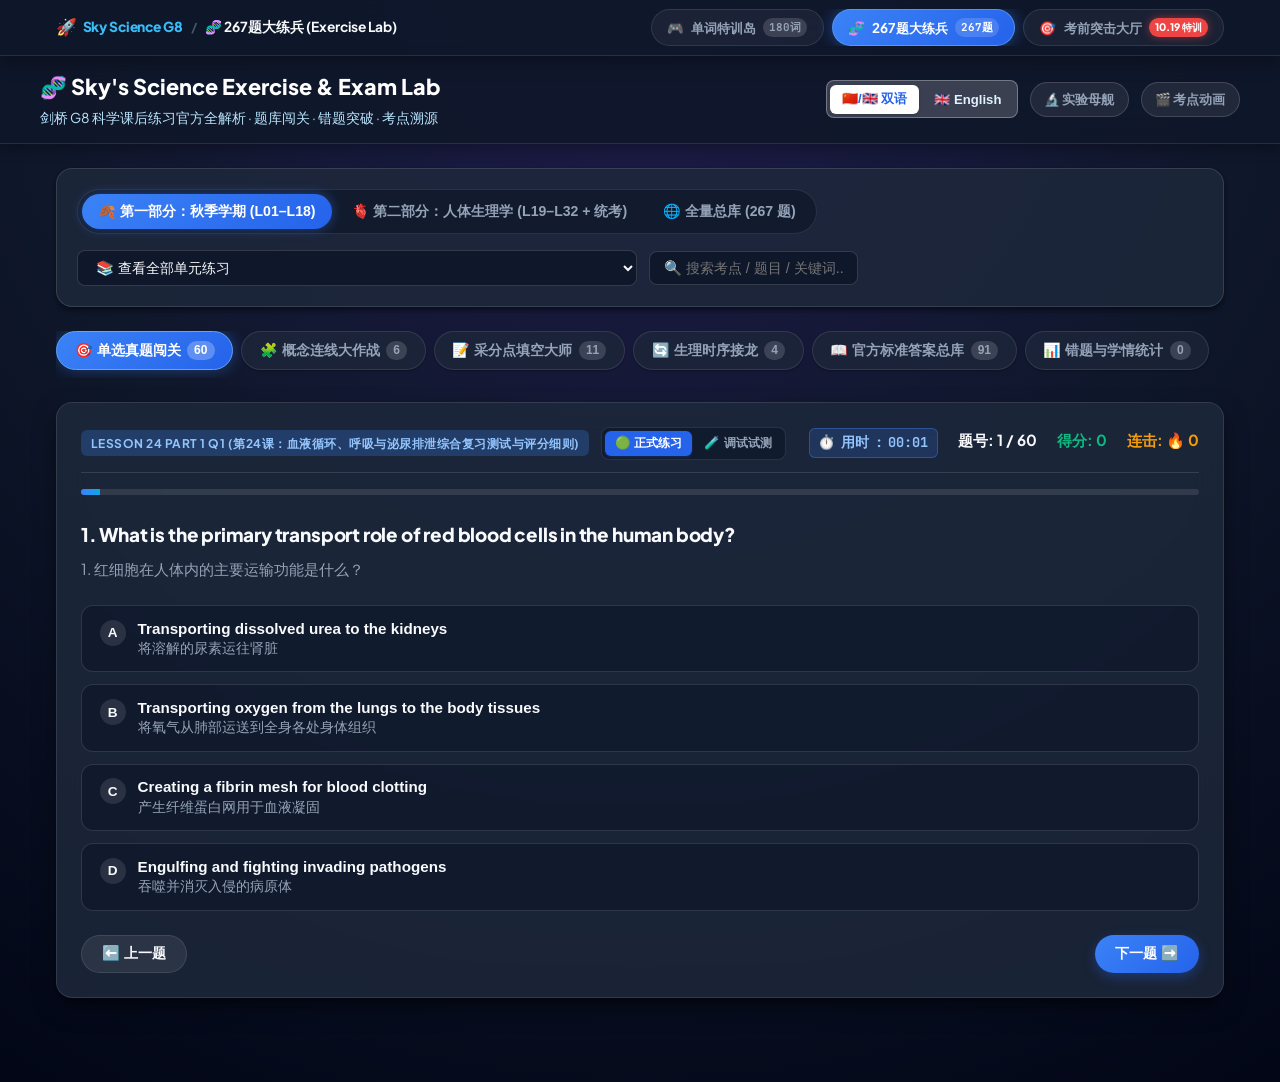
==== commit 32de68bb: "feat(ui-unification): unify mother-ship topbar, subnav breadcrumb, and midnight blue theme across al" ====
--- a/exercise_lab.html
+++ b/exercise_lab.html
@@ -5,44 +5,58 @@
   <meta name="viewport" content="width=device-width, initial-scale=1.0, user-scalable=no">
   <title>Sky's Science Exercise & Exam Lab — 剑桥G8科学课后练习与真题互动平台</title>
   <link rel="icon" href="data:image/svg+xml,<svg xmlns=%22http://www.w3.org/2000/svg%22 viewBox=%220 0 100 100%22><text y=%22.9em%22 font-size=%2290%22>🧬</text></svg>">
+  <link rel="preconnect" href="https://fonts.googleapis.com">
+  <link rel="preconnect" href="https://fonts.gstatic.com" crossorigin>
+  <link href="https://fonts.googleapis.com/css2?family=Plus+Jakarta+Sans:wght@400;500;600;700;800&family=JetBrains+Mono:wght@500;700&display=swap" rel="stylesheet">
+  <link rel="stylesheet" href="sky-subnav.css">
   <style>
     :root {
-      --primary: #2563eb;
-      --primary-dark: #1d4ed8;
-      --secondary: #0891b2;
+      --primary: #3b82f6;
+      --primary-dark: #2563eb;
+      --secondary: #0ea5e9;
       --accent: #f59e0b;
       --success: #10b981;
       --danger: #ef4444;
       --purple: #8b5cf6;
-      --bg: #f8fafc;
-      --panel: #ffffff;
-      --text: #0f172a;
-      --text-muted: #64748b;
-      --border: #e2e8f0;
-      --shadow-sm: 0 1px 2px rgba(0,0,0,0.05);
-      --shadow: 0 4px 6px -1px rgba(0,0,0,0.1), 0 2px 4px -1px rgba(0,0,0,0.06);
-      --shadow-lg: 0 10px 15px -3px rgba(0,0,0,0.1), 0 4px 6px -2px rgba(0,0,0,0.05);
-      --radius: 12px;
+      --bg: radial-gradient(circle at 50% 0%, #1e1b4b 0%, #0f172a 50%, #020617 100%);
+      --panel: rgba(30, 41, 59, 0.85);
+      --card-bg: rgba(30, 41, 59, 0.85);
+      --card-border: rgba(255, 255, 255, 0.1);
+      --text: #f8fafc;
+      --text-muted: #94a3b8;
+      --border: rgba(255, 255, 255, 0.12);
+      --shadow-sm: 0 1px 2px rgba(0,0,0,0.3);
+      --shadow: 0 4px 6px -1px rgba(0,0,0,0.4), 0 2px 4px -1px rgba(0,0,0,0.3);
+      --shadow-lg: 0 10px 25px -3px rgba(0,0,0,0.5), 0 4px 6px -2px rgba(0,0,0,0.3);
+      --radius: 16px;
     }
 
     * { box-sizing: border-box; margin: 0; padding: 0; }
+    html, body {
+      overflow-x: hidden;
+      max-width: 100vw;
+    }
     body {
-      font-family: -apple-system, BlinkMacSystemFont, "Segoe UI", Roboto, "PingFang SC", "Hiragino Sans GB", "Microsoft YaHei", sans-serif;
+      font-family: 'Plus Jakarta Sans', system-ui, -apple-system, BlinkMacSystemFont, "Segoe UI", Roboto, sans-serif;
       background: var(--bg);
       color: var(--text);
       line-height: 1.6;
+      min-height: 100vh;
       padding-bottom: 60px;
     }
 
     /* Header */
     header {
-      background: linear-gradient(135deg, #1e3a8a 0%, #0284c7 100%);
+      background: rgba(15, 23, 42, 0.88);
+      backdrop-filter: blur(14px);
+      -webkit-backdrop-filter: blur(14px);
+      border-bottom: 1px solid var(--card-border);
       color: #fff;
-      padding: 1.2rem 1.5rem;
+      padding: 0.9rem 1.25rem;
       position: sticky;
-      top: 0;
+      top: 48px;
       z-index: 100;
-      box-shadow: var(--shadow);
+      box-shadow: 0 4px 15px rgba(0,0,0,0.3);
     }
     .header-content {
       max-width: 1200px;
@@ -252,8 +266,10 @@
     /* Container */
     .container {
       max-width: 1200px;
+      width: 100%;
       margin: 1.5rem auto;
       padding: 0 1rem;
+      box-sizing: border-box;
     }
 
     /* Control Bar */
@@ -269,45 +285,55 @@
       gap: 1rem;
       justify-content: space-between;
       align-items: center;
+      max-width: 100%;
+      box-sizing: border-box;
     }
     .part-switch {
       display: inline-flex;
-      background: #f1f5f9;
+      background: rgba(15, 23, 42, 0.7);
+      border: 1px solid rgba(255, 255, 255, 0.1);
       padding: 0.25rem;
-      border-radius: 10px;
+      border-radius: 9999px;
       gap: 0.25rem;
+      max-width: 100%;
+      box-sizing: border-box;
     }
     .part-btn {
       border: none;
       background: transparent;
       padding: 0.5rem 1rem;
-      border-radius: 8px;
-      font-size: 0.9rem;
+      border-radius: 9999px;
+      font-size: 0.88rem;
       font-weight: 700;
       color: var(--text-muted);
       cursor: pointer;
       transition: all 0.2s;
     }
     .part-btn.active {
-      background: #fff;
-      color: var(--primary);
-      box-shadow: var(--shadow-sm);
+      background: linear-gradient(135deg, #3b82f6 0%, #2563eb 100%);
+      color: #fff;
+      box-shadow: 0 0 12px rgba(59, 130, 246, 0.4);
     }
     .filter-group {
       display: flex;
       flex-wrap: wrap;
       gap: 0.75rem;
       align-items: center;
+      max-width: 100%;
+      min-width: 0;
+      box-sizing: border-box;
     }
     select, input[type="text"] {
       padding: 0.5rem 0.85rem;
       border-radius: 8px;
-      border: 1px solid var(--border);
-      background: #fff;
+      border: 1px solid rgba(255, 255, 255, 0.15);
+      background: #0f172a;
       font-size: 0.9rem;
       color: var(--text);
       outline: none;
       transition: border-color 0.2s;
+      max-width: 100%;
+      box-sizing: border-box;
     }
     select:focus, input[type="text"]:focus {
       border-color: var(--primary);
@@ -320,14 +346,18 @@
       overflow-x: auto;
       padding-bottom: 0.5rem;
       margin-bottom: 1.5rem;
+      max-width: 100%;
+      min-width: 0;
+      -webkit-overflow-scrolling: touch;
+      scrollbar-width: thin;
     }
     .tab-btn {
-      background: var(--panel);
-      border: 1px solid var(--border);
+      background: rgba(30, 41, 59, 0.7);
+      border: 1px solid var(--card-border);
       color: var(--text-muted);
-      padding: 0.65rem 1.1rem;
-      border-radius: 10px;
-      font-size: 0.9rem;
+      padding: 0.55rem 1.1rem;
+      border-radius: 9999px;
+      font-size: 0.88rem;
       font-weight: 700;
       cursor: pointer;
       display: flex;
@@ -336,20 +366,23 @@
       white-space: nowrap;
       transition: all 0.2s;
       box-shadow: var(--shadow-sm);
+      flex-shrink: 0;
+      box-sizing: border-box;
     }
     .tab-btn:hover {
-      color: var(--primary);
-      border-color: var(--primary);
+      color: #fff;
+      border-color: rgba(255, 255, 255, 0.25);
+      background: rgba(255, 255, 255, 0.1);
     }
     .tab-btn.active {
-      background: var(--primary);
+      background: linear-gradient(135deg, var(--primary) 0%, var(--primary-dark) 100%);
       color: #fff;
-      border-color: var(--primary);
-      box-shadow: 0 4px 10px rgba(37,99,235,0.25);
+      border-color: #60a5fa;
+      box-shadow: 0 0 16px rgba(59, 130, 246, 0.4);
     }
     .tab-count {
       font-size: 0.75rem;
-      background: rgba(0,0,0,0.08);
+      background: rgba(255,255,255,0.15);
       padding: 0.15rem 0.45rem;
       border-radius: 20px;
     }
@@ -372,12 +405,14 @@
 
     /* Common Card Styles */
     .card {
-      background: var(--panel);
+      background: var(--card-bg);
       border-radius: var(--radius);
-      box-shadow: var(--shadow);
-      border: 1px solid var(--border);
+      box-shadow: var(--shadow-lg);
+      border: 1px solid var(--card-border);
       padding: 1.5rem;
       margin-bottom: 1.25rem;
+      backdrop-filter: blur(16px);
+      -webkit-backdrop-filter: blur(16px);
     }
     .badge {
       display: inline-block;
@@ -388,11 +423,11 @@
       text-transform: uppercase;
       letter-spacing: 0.5px;
     }
-    .badge-primary { background: #dbeafe; color: #1e40af; }
-    .badge-secondary { background: #e0e7ff; color: #4338ca; }
-    .badge-success { background: #dcfce7; color: #166534; }
-    .badge-warning { background: #fef3c7; color: #92400e; }
-    .badge-danger { background: #fee2e2; color: #991b1b; }
+    .badge-primary { background: rgba(59, 130, 246, 0.25); color: #93c5fd; }
+    .badge-secondary { background: rgba(139, 92, 246, 0.25); color: #c4b5fd; }
+    .badge-success { background: rgba(16, 185, 129, 0.25); color: #86efac; }
+    .badge-warning { background: rgba(245, 158, 11, 0.25); color: #fde047; }
+    .badge-danger { background: rgba(239, 68, 68, 0.25); color: #fca5a5; }
 
     /* Buttons */
     .btn {
@@ -400,22 +435,43 @@
       align-items: center;
       justify-content: center;
       gap: 0.4rem;
-      padding: 0.55rem 1.1rem;
-      border-radius: 8px;
+      padding: 0.55rem 1.25rem;
+      border-radius: 9999px;
       font-size: 0.9rem;
-      font-weight: 600;
+      font-weight: 700;
       cursor: pointer;
       border: none;
-      transition: all 0.2s;
-    }
-    .btn-primary { background: var(--primary); color: #fff; }
-    .btn-primary:hover { background: var(--primary-dark); }
-    .btn-secondary { background: #f1f5f9; color: var(--text); border: 1px solid var(--border); }
-    .btn-secondary:hover { background: #e2e8f0; }
+      transition: all 0.2s cubic-bezier(0.16, 1, 0.3, 1);
+    }
+    .btn-primary {
+      background: linear-gradient(135deg, var(--primary) 0%, var(--primary-dark) 100%);
+      color: #fff;
+      box-shadow: 0 4px 12px rgba(37, 99, 235, 0.35);
+    }
+    .btn-primary:hover {
+      background: linear-gradient(135deg, #2563eb 0%, #1d4ed8 100%);
+      transform: translateY(-1px);
+      box-shadow: 0 6px 16px rgba(37, 99, 235, 0.5);
+    }
+    .btn-secondary {
+      background: rgba(255, 255, 255, 0.08);
+      color: var(--text);
+      border: 1px solid var(--card-border);
+    }
+    .btn-secondary:hover {
+      background: rgba(255, 255, 255, 0.15);
+    }
     .btn-success { background: var(--success); color: #fff; }
     .btn-success:hover { background: #059669; }
-    .btn-outline-primary { background: transparent; border: 1px solid var(--primary); color: var(--primary); }
-    .btn-outline-primary:hover { background: var(--primary); color: #fff; }
+    .btn-outline-primary {
+      background: transparent;
+      border: 1px solid var(--primary);
+      color: #60a5fa;
+    }
+    .btn-outline-primary:hover {
+      background: var(--primary);
+      color: #fff;
+    }
 
     /* ==================== GAME 1: MCQ ARENA ==================== */
     .mcq-header {
@@ -434,7 +490,7 @@
     }
     .mcq-progress-bar {
       height: 6px;
-      background: #e2e8f0;
+      background: rgba(255, 255, 255, 0.1);
       border-radius: 3px;
       margin-bottom: 1.5rem;
       overflow: hidden;
@@ -449,10 +505,11 @@
       margin-bottom: 1.5rem;
     }
     .mcq-q-title {
-      font-size: 1.15rem;
-      font-weight: 700;
+      font-size: 1.18rem;
+      font-weight: 800;
       margin-bottom: 0.5rem;
-      color: #0f172a;
+      color: #f8fafc;
+      letter-spacing: -0.01em;
     }
     .mcq-q-cn {
       font-size: 0.95rem;
@@ -464,13 +521,14 @@
       gap: 0.75rem;
     }
     .mcq-option-btn {
-      background: #fff;
-      border: 2px solid var(--border);
-      border-radius: 10px;
+      background: rgba(15, 23, 42, 0.65);
+      border: 1.5px solid rgba(255, 255, 255, 0.12);
+      border-radius: 12px;
       padding: 0.85rem 1.1rem;
       text-align: left;
       font-size: 0.95rem;
       font-weight: 500;
+      color: #f8fafc;
       cursor: pointer;
       display: flex;
       align-items: flex-start;
@@ -479,11 +537,11 @@
     }
     .mcq-option-btn:hover:not(.disabled) {
       border-color: var(--primary);
-      background: #f8fafc;
+      background: rgba(30, 41, 59, 0.9);
       transform: translateY(-1px);
     }
     .opt-letter {
-      background: #f1f5f9;
+      background: rgba(255, 255, 255, 0.1);
       color: var(--text);
       font-weight: 700;
       width: 26px;
@@ -497,8 +555,8 @@
     }
     .mcq-option-btn.correct {
       border-color: var(--success);
-      background: #ecfdf5;
-      color: #065f46;
+      background: rgba(16, 185, 129, 0.2);
+      color: #34d399;
     }
     .mcq-option-btn.correct .opt-letter {
       background: var(--success);
@@ -506,8 +564,8 @@
     }
     .mcq-option-btn.wrong {
       border-color: var(--danger);
-      background: #fef2f2;
-      color: #991b1b;
+      background: rgba(239, 68, 68, 0.2);
+      color: #fca5a5;
     }
     .mcq-option-btn.wrong .opt-letter {
       background: var(--danger);
@@ -516,25 +574,26 @@
     .mcq-feedback {
       margin-top: 1.25rem;
       padding: 1.25rem;
-      border-radius: 10px;
+      border-radius: 12px;
       display: none;
       border: 1px solid transparent;
     }
     .mcq-feedback.correct-box {
-      background: #f0fdf4;
-      border-color: #bbf7d0;
+      background: rgba(16, 185, 129, 0.15);
+      border-color: rgba(16, 185, 129, 0.4);
       display: block;
     }
     .mcq-feedback.wrong-box {
-      background: #fef2f2;
-      border-color: #fecaca;
+      background: rgba(239, 68, 68, 0.15);
+      border-color: rgba(239, 68, 68, 0.4);
       display: block;
     }
     .citation-tag {
       margin-top: 0.75rem;
       font-size: 0.82rem;
       color: var(--text-muted);
-      background: #f1f5f9;
+      background: rgba(15, 23, 42, 0.6);
+      border: 1px solid rgba(255, 255, 255, 0.1);
       padding: 0.4rem 0.75rem;
       border-radius: 6px;
       display: inline-block;
@@ -558,13 +617,14 @@
       gap: 0.75rem;
     }
     .match-card {
-      background: #fff;
-      border: 2px solid var(--border);
-      border-radius: 10px;
+      background: rgba(15, 23, 42, 0.65);
+      border: 1.5px solid rgba(255, 255, 255, 0.12);
+      border-radius: 12px;
       padding: 0.9rem 1.1rem;
       cursor: pointer;
       font-size: 0.95rem;
       font-weight: 600;
+      color: #f8fafc;
       transition: all 0.2s cubic-bezier(0.16, 1, 0.3, 1);
       min-height: 54px;
       display: flex;
@@ -576,22 +636,22 @@
       outline: none;
     }
     .match-card:hover {
-      border-color: var(--secondary);
-      background: #f0f9ff;
+      border-color: #38bdf8;
+      background: rgba(30, 41, 59, 0.9);
     }
     .match-card:active {
       transform: scale(0.98);
     }
     .match-card.selected {
       border-color: var(--primary);
-      background: #eff6ff;
-      box-shadow: 0 0 0 3px rgba(37,99,235,0.25);
+      background: rgba(59, 130, 246, 0.25);
+      box-shadow: 0 0 0 3px rgba(59, 130, 246, 0.4);
       transform: translateY(-1px);
     }
     .match-card.matched {
       border-color: var(--success);
-      background: #f0fdf4;
-      color: #166534;
+      background: rgba(16, 185, 129, 0.2);
+      color: #34d399;
       cursor: default;
       pointer-events: none;
       opacity: 0.88;
@@ -599,7 +659,7 @@
     .match-card.error-shake {
       animation: shake 0.4s ease-in-out;
       border-color: var(--danger);
-      background: #fef2f2;
+      background: rgba(239, 68, 68, 0.2);
     }
     @keyframes shake {
       0%, 100% { transform: translateX(0); }
@@ -609,9 +669,10 @@
 
     /* ==================== GAME 3: CLOZE ==================== */
     .word-bank-box {
-      background: #f1f5f9;
+      background: rgba(15, 23, 42, 0.7);
+      border: 1px solid rgba(255, 255, 255, 0.1);
       padding: 1rem;
-      border-radius: 10px;
+      border-radius: 12px;
       margin-bottom: 1.25rem;
     }
     .word-bank-title {
@@ -627,13 +688,13 @@
       gap: 0.5rem;
     }
     .word-chip {
-      background: #fff;
-      border: 1px solid var(--border);
-      padding: 0.35rem 0.75rem;
-      border-radius: 20px;
+      background: rgba(30, 41, 59, 0.85);
+      border: 1px solid rgba(255, 255, 255, 0.15);
+      padding: 0.35rem 0.85rem;
+      border-radius: 9999px;
       font-size: 0.88rem;
-      font-weight: 600;
-      color: var(--primary);
+      font-weight: 700;
+      color: #38bdf8;
       cursor: pointer;
       transition: all 0.2s;
       box-shadow: var(--shadow-sm);
@@ -641,18 +702,21 @@
     .word-chip:hover {
       background: var(--primary);
       color: #fff;
+      border-color: #60a5fa;
     }
     .cloze-passage {
       line-height: 2.2;
       font-size: 1.05rem;
     }
     .cloze-input {
-      border: 2px dashed var(--border);
-      border-radius: 6px;
-      padding: 0.25rem 0.5rem;
+      border: 2px dashed rgba(255, 255, 255, 0.25);
+      background: #0f172a;
+      border-radius: 8px;
+      padding: 0.3rem 0.6rem;
       font-size: 0.95rem;
-      font-weight: 600;
-      color: var(--primary);
+      font-weight: 700;
+      font-family: 'JetBrains Mono', monospace;
+      color: #38bdf8;
       width: 140px;
       text-align: center;
       outline: none;
@@ -662,19 +726,19 @@
     .cloze-input:focus {
       border-style: solid;
       border-color: var(--primary);
-      background: #eff6ff;
+      background: rgba(59, 130, 246, 0.15);
     }
     .cloze-input.valid {
       border-color: var(--success);
       border-style: solid;
-      background: #ecfdf5;
-      color: #065f46;
+      background: rgba(16, 185, 129, 0.2);
+      color: #34d399;
     }
     .cloze-input.invalid {
       border-color: var(--danger);
       border-style: solid;
-      background: #fef2f2;
-      color: #991b1b;
+      background: rgba(239, 68, 68, 0.2);
+      color: #fca5a5;
     }
 
     /* ==================== GAME 4: SORTING ==================== */
@@ -685,9 +749,9 @@
       margin-top: 1rem;
     }
     .sort-item {
-      background: #fff;
-      border: 2px solid var(--border);
-      border-radius: 10px;
+      background: rgba(15, 23, 42, 0.65);
+      border: 1.5px solid rgba(255, 255, 255, 0.12);
+      border-radius: 12px;
       padding: 0.85rem 1rem;
       display: flex;
       align-items: center;
@@ -699,34 +763,36 @@
       user-select: none;
       -webkit-user-select: none;
       touch-action: manipulation;
+      color: #f8fafc;
     }
     .sort-item:hover {
       border-color: var(--primary);
+      background: rgba(30, 41, 59, 0.9);
     }
     .sort-item:active {
       cursor: grabbing;
     }
     .sort-item.dragging {
       opacity: 0.45;
-      background: #eff6ff;
+      background: rgba(59, 130, 246, 0.2);
       border-color: #3b82f6;
       border-style: dashed;
       transform: scale(0.99);
     }
     .sort-item.drag-over {
-      border-top: 3px solid #2563eb;
-      background: #f0fdf4;
+      border-top: 3px solid #3b82f6;
+      background: rgba(59, 130, 246, 0.15);
     }
     .sort-item.correct-pos {
       border-color: #10b981;
-      background: #f0fdf4;
+      background: rgba(16, 185, 129, 0.2);
     }
     .sort-item.correct-pos .sort-num {
       background: #10b981;
     }
     .sort-item.incorrect-pos {
       border-color: #f59e0b;
-      background: #fffbeb;
+      background: rgba(245, 158, 11, 0.2);
     }
     .sort-item.incorrect-pos .sort-num {
       background: #f59e0b;
@@ -766,8 +832,9 @@
       gap: 0.35rem;
     }
     .btn-sort {
-      background: #f1f5f9;
-      border: 1px solid var(--border);
+      background: rgba(255, 255, 255, 0.08);
+      border: 1px solid rgba(255, 255, 255, 0.15);
+      color: #f8fafc;
       border-radius: 6px;
       width: 32px;
       height: 32px;
@@ -782,18 +849,19 @@
     .btn-sort:hover:not(:disabled) {
       background: var(--primary);
       color: #fff;
+      border-color: var(--primary);
     }
     .btn-sort:disabled {
-      opacity: 0.4;
+      opacity: 0.3;
       cursor: not-allowed;
     }
 
     /* ==================== EXPLORER: MODEL ANSWERS ==================== */
     .explorer-item {
-      border: 1px solid var(--border);
+      border: 1px solid var(--card-border);
       border-radius: var(--radius);
       margin-bottom: 1rem;
-      background: #fff;
+      background: var(--card-bg);
       overflow: hidden;
       transition: box-shadow 0.2s;
     }
@@ -802,7 +870,8 @@
     }
     .explorer-header {
       padding: 1rem 1.25rem;
-      background: #fff;
+      background: rgba(15, 23, 42, 0.6);
+      color: #f8fafc;
       cursor: pointer;
       display: flex;
       justify-content: space-between;
@@ -817,8 +886,8 @@
     }
     .explorer-body {
       padding: 1.25rem;
-      background: #fafbff;
-      border-top: 1px solid var(--border);
+      background: rgba(15, 23, 42, 0.4);
+      border-top: 1px solid var(--card-border);
       display: none;
     }
     .explorer-item.open .explorer-body {
@@ -832,7 +901,8 @@
       color: var(--text-muted);
     }
     .prompt-box {
-      background: #fff;
+      background: rgba(15, 23, 42, 0.75);
+      color: #f8fafc;
       border-left: 4px solid var(--primary);
       padding: 0.85rem 1rem;
       border-radius: 0 8px 8px 0;
@@ -840,28 +910,30 @@
       font-size: 0.95rem;
     }
     .answer-box {
-      background: #ecfdf5;
+      background: rgba(16, 185, 129, 0.15);
       border-left: 4px solid var(--success);
       padding: 0.85rem 1rem;
       border-radius: 0 8px 8px 0;
       margin-bottom: 1rem;
       font-size: 0.95rem;
+      color: #f8fafc;
     }
     .rationale-box {
-      background: #fffbeb;
+      background: rgba(245, 158, 11, 0.15);
       border-left: 4px solid var(--accent);
       padding: 0.85rem 1rem;
       border-radius: 0 8px 8px 0;
       margin-bottom: 1rem;
       font-size: 0.9rem;
+      color: #f8fafc;
     }
 
     /* ==================== MISTAKE BANK ==================== */
     .mistake-header-box {
-      background: linear-gradient(135deg, #fef2f2 0%, #fee2e2 100%);
+      background: rgba(239, 68, 68, 0.15);
       padding: 1.5rem;
       border-radius: var(--radius);
-      border: 1px solid #fecaca;
+      border: 1px solid rgba(239, 68, 68, 0.35);
       margin-bottom: 1.5rem;
       display: flex;
       justify-content: space-between;
@@ -872,7 +944,8 @@
     .mistake-stat-num {
       font-size: 2.2rem;
       font-weight: 800;
-      color: var(--danger);
+      color: #f87171;
+      font-family: 'JetBrains Mono', monospace;
     }
 
     /* ==================== ANALYTICS & TIME TRACKING ==================== */
@@ -880,22 +953,22 @@
       display: inline-flex;
       align-items: center;
       gap: 0.35rem;
-      background: #eff6ff;
-      border: 1px solid #bfdbfe;
-      color: #1e40af;
+      background: rgba(59, 130, 246, 0.18);
+      border: 1px solid rgba(59, 130, 246, 0.4);
+      color: #93c5fd;
       padding: 0.2rem 0.55rem;
       border-radius: 6px;
       font-weight: 700;
       font-size: 0.85rem;
-      font-variant-numeric: tabular-nums;
+      font-family: 'JetBrains Mono', monospace;
     }
     .session-mode-switch {
       display: inline-flex;
-      background: #f1f5f9;
+      background: rgba(15, 23, 42, 0.7);
       padding: 3px;
       border-radius: 8px;
       gap: 3px;
-      border: 1px solid var(--border);
+      border: 1px solid var(--card-border);
     }
     .session-mode-btn {
       border: none;
@@ -921,7 +994,8 @@
 
     /* Analytics Dashboard Header */
     .analytics-header-box {
-      background: linear-gradient(135deg, #1e3a8a 0%, #0369a1 100%);
+      background: rgba(15, 23, 42, 0.85);
+      border: 1px solid var(--card-border);
       color: #fff;
       padding: 1.5rem;
       border-radius: var(--radius);
@@ -942,7 +1016,7 @@
     }
     .analytics-header-box p {
       font-size: 0.86rem;
-      color: #bae6fd;
+      color: var(--text-muted);
       margin-top: 0.25rem;
     }
 
@@ -954,9 +1028,9 @@
       margin-bottom: 1.5rem;
     }
     .kpi-card {
-      background: #fff;
+      background: var(--card-bg);
       border-radius: var(--radius);
-      border: 1px solid var(--border);
+      border: 1px solid var(--card-border);
       padding: 1.25rem;
       box-shadow: var(--shadow-sm);
       display: flex;
@@ -969,6 +1043,7 @@
     .kpi-card:hover {
       transform: translateY(-2px);
       box-shadow: var(--shadow);
+      border-color: rgba(59, 130, 246, 0.35);
     }
     .kpi-card-top {
       display: flex;
@@ -984,7 +1059,8 @@
       display: inline-flex;
       align-items: center;
       justify-content: center;
-      background: #f1f5f9;
+      background: rgba(255, 255, 255, 0.08);
+      color: #fff;
     }
     .kpi-title {
       font-size: 0.82rem;
@@ -996,10 +1072,10 @@
     .kpi-val {
       font-size: 2rem;
       font-weight: 800;
-      color: var(--text);
+      color: #38bdf8;
       line-height: 1.1;
       margin: 0.25rem 0;
-      font-variant-numeric: tabular-nums;
+      font-family: 'JetBrains Mono', monospace;
     }
     .kpi-sub {
       font-size: 0.8rem;
@@ -1011,7 +1087,7 @@
     .sub-tabs-bar {
       display: flex;
       gap: 0.5rem;
-      border-bottom: 2px solid var(--border);
+      border-bottom: 1px solid var(--card-border);
       margin-bottom: 1.25rem;
     }
     .sub-tab-btn {
@@ -1029,20 +1105,20 @@
       border-radius: 6px 6px 0 0;
     }
     .sub-tab-btn:hover {
-      color: var(--primary);
-      background: #f1f5f9;
+      color: #fff;
+      background: rgba(255, 255, 255, 0.08);
     }
     .sub-tab-btn.active {
-      color: var(--primary);
-      border-bottom-color: var(--primary);
-      background: #eff6ff;
+      color: #38bdf8;
+      border-bottom-color: #38bdf8;
+      background: rgba(59, 130, 246, 0.15);
     }
 
     /* Unit Performance Bars */
     .mastery-card {
-      background: #fff;
+      background: var(--card-bg);
       border-radius: var(--radius);
-      border: 1px solid var(--border);
+      border: 1px solid var(--card-border);
       padding: 1.25rem;
       margin-bottom: 1.5rem;
       box-shadow: var(--shadow-sm);
@@ -1054,6 +1130,7 @@
       display: flex;
       align-items: center;
       justify-content: space-between;
+      color: #f8fafc;
     }
     .mastery-list {
       display: flex;
@@ -1074,7 +1151,7 @@
       }
     }
     .mastery-bar-bg {
-      background: #e2e8f0;
+      background: rgba(255, 255, 255, 0.1);
       height: 10px;
       border-radius: 999px;
       overflow: hidden;
@@ -1088,9 +1165,9 @@
 
     /* Attempt Log Table & Management */
     .history-card {
-      background: #fff;
+      background: var(--card-bg);
       border-radius: var(--radius);
-      border: 1px solid var(--border);
+      border: 1px solid var(--card-border);
       padding: 1.25rem;
       box-shadow: var(--shadow-sm);
     }
@@ -1102,7 +1179,7 @@
       gap: 0.75rem;
       margin-bottom: 1rem;
       padding-bottom: 1rem;
-      border-bottom: 1px dashed var(--border);
+      border-bottom: 1px dashed var(--card-border);
     }
     .filter-pills {
       display: flex;
@@ -1110,8 +1187,8 @@
       flex-wrap: wrap;
     }
     .pill-btn {
-      border: 1px solid var(--border);
-      background: #fff;
+      border: 1px solid rgba(255, 255, 255, 0.12);
+      background: rgba(15, 23, 42, 0.6);
       font-size: 0.8rem;
       font-weight: 600;
       padding: 0.3rem 0.75rem;
@@ -1121,13 +1198,13 @@
       transition: all 0.2s;
     }
     .pill-btn:hover {
-      border-color: var(--primary);
-      color: var(--primary);
+      border-color: rgba(255, 255, 255, 0.25);
+      color: #fff;
     }
     .pill-btn.active {
-      background: #2563eb;
+      background: linear-gradient(135deg, #3b82f6 0%, #2563eb 100%);
       color: #fff;
-      border-color: #2563eb;
+      border-color: #3b82f6;
     }
     .history-actions {
       display: flex;
@@ -1152,8 +1229,8 @@
     .btn-xs-warning:hover { background: #fde68a; }
     .btn-xs-danger { background: #fee2e2; color: #b91c1c; border-color: #fecaca; }
     .btn-xs-danger:hover { background: #fecaca; }
-    .btn-xs-secondary { background: #f1f5f9; color: #475569; border-color: #cbd5e1; }
-    .btn-xs-secondary:hover { background: #e2e8f0; }
+    .btn-xs-secondary { background: rgba(255, 255, 255, 0.08); color: var(--text-muted); border-color: rgba(255, 255, 255, 0.15); }
+    .btn-xs-secondary:hover { background: rgba(255, 255, 255, 0.15); }
 
     /* Table styling */
     .table-responsive {
@@ -1167,24 +1244,25 @@
       text-align: left;
     }
     .attempt-table th {
-      background: #f8fafc;
+      background: rgba(15, 23, 42, 0.85);
       padding: 0.65rem 0.85rem;
       font-weight: 700;
       color: var(--text-muted);
-      border-bottom: 2px solid var(--border);
+      border-bottom: 1px solid var(--card-border);
       white-space: nowrap;
     }
     .attempt-table td {
       padding: 0.75rem 0.85rem;
-      border-bottom: 1px solid var(--border);
+      border-bottom: 1px solid rgba(255, 255, 255, 0.08);
       vertical-align: middle;
+      color: #f8fafc;
     }
     .attempt-row.excluded {
-      background: #f8fafc;
+      background: rgba(15, 23, 42, 0.45);
       opacity: 0.65;
     }
     .attempt-row.excluded td {
-      color: #94a3b8;
+      color: #64748b;
     }
     .badge-excluded {
       background: #f1f5f9;
@@ -1225,6 +1303,9 @@
 
     /* Responsive */
     @media (max-width: 768px) {
+      .container {
+        padding: 0 0.6rem;
+      }
       .match-container {
         grid-template-columns: 1fr;
       }
@@ -1234,10 +1315,32 @@
       }
       .part-switch {
         width: 100%;
+        display: flex;
+        flex-direction: column;
+        border-radius: 12px;
       }
       .part-btn {
         flex: 1;
         text-align: center;
+        white-space: normal;
+        word-break: break-word;
+      }
+      .filter-group {
+        width: 100%;
+        max-width: 100%;
+        display: flex;
+        flex-direction: column;
+      }
+      .filter-group select,
+      .filter-group input {
+        width: 100%;
+        max-width: 100%;
+        min-width: 0;
+      }
+      .game-tabs {
+        width: 100%;
+        max-width: 100%;
+        overflow-x: auto;
       }
     }
   </style>
@@ -1245,6 +1348,40 @@
   <script src="science_exercises_data.js"></script>
 </head>
 <body>
+  <!-- ==================== Mother-Ship Global TopBar ==================== -->
+  <script src="https://igcse.xyz/ecosystem-nav.js" defer></script>
+  <igcse-nav active="sky"></igcse-nav>
+
+  <!-- ==================== Secondary Interconnection Breadcrumb ==================== -->
+  <nav class="sky-subnav" aria-label="Sky G8 科学矩阵互通导航">
+    <div class="sky-subnav-inner">
+      <div class="sky-subnav-breadcrumb">
+        <a href="index.html" class="sky-brand-link">
+          <span class="sky-brand-icon">🚀</span>
+          <span class="sky-brand-title">Sky Science G8</span>
+        </a>
+        <span class="sky-divider">/</span>
+        <span class="sky-current">🧬 267题大练兵 (Exercise Lab)</span>
+      </div>
+      <div class="sky-subnav-tabs" role="tablist">
+        <a href="index.html" class="sky-subnav-tab">
+          <span class="tab-icon">🎮</span>
+          <span class="tab-text">单词特训岛</span>
+          <span class="tab-badge">180词</span>
+        </a>
+        <a href="exercise_lab.html" class="sky-subnav-tab active" aria-current="page">
+          <span class="tab-icon">🧬</span>
+          <span class="tab-text">267题大练兵</span>
+          <span class="tab-badge">267题</span>
+        </a>
+        <a href="g8_exam_rush.html" class="sky-subnav-tab tab-rush">
+          <span class="tab-icon">🎯</span>
+          <span class="tab-text">考前突击大厅</span>
+          <span class="tab-badge-rush">10.19 特训</span>
+        </a>
+      </div>
+    </div>
+  </nav>
 
   <!-- ==================== HEADER ==================== -->
   <header>
@@ -1255,12 +1392,11 @@
       </div>
       <div class="header-links">
         <div class="lang-switch">
-          <button id="btn-lang-bilingual" class="lang-btn active" onclick="setLanguageMode('bilingual')">🇨🇳/🇬🇧 中英双语</button>
-          <button id="btn-lang-en" class="lang-btn" onclick="setLanguageMode('en')">🇬🇧 English Only</button>
+          <button id="btn-lang-bilingual" class="lang-btn active" onclick="setLanguageMode('bilingual')">🇨🇳/🇬🇧 双语</button>
+          <button id="btn-lang-en" class="lang-btn" onclick="setLanguageMode('en')">🇬🇧 English</button>
         </div>
-        <a href="https://igcse.xyz/practical" class="btn-nav-vocab" style="background: linear-gradient(135deg, #0284c7 0%, #059669 100%); border: none; font-weight: 700; box-shadow: 0 2px 8px rgba(2, 132, 199, 0.4);" target="_blank">🔬 实验母舰平台 (Paper 5/6 显微测微)</a>
-        <a href="knowledge_animations/compare_showcase.html" class="btn-nav-vocab" style="background: linear-gradient(135deg, #ec4899 0%, #8b5cf6 100%); border: none; font-weight: 700; box-shadow: 0 2px 8px rgba(236, 72, 153, 0.4);" target="_blank">🎬 核心考点动画对比台 (6套视频)</a>
-        <a href="index.html" class="btn-nav-vocab" id="btn-nav-vocab">🔤 切换至词汇实验室 (Word Lab)</a>
+        <a href="https://igcse.xyz/practical" class="btn-action" target="_blank" style="text-decoration:none;font-size:0.8rem;padding:0.4rem 0.85rem;border-radius:9999px;background:rgba(255,255,255,0.08);border:1px solid rgba(255,255,255,0.15);color:#94a3b8;font-weight:700;">🔬 实验母舰</a>
+        <a href="knowledge_animations/compare_showcase.html" class="btn-action" target="_blank" style="text-decoration:none;font-size:0.8rem;padding:0.4rem 0.85rem;border-radius:9999px;background:rgba(255,255,255,0.08);border:1px solid rgba(255,255,255,0.15);color:#94a3b8;font-weight:700;">🎬 考点动画</a>
       </div>
     </div>
   </header>
--- a/sky-subnav.css
+++ b/sky-subnav.css
@@ -0,0 +1,207 @@
+/**
+ * Sky Science G8 - Unified Subnav & Shared Design Tokens
+ * Harmonizes navigation and visual tokens across index.html, exercise_lab.html, and g8_exam_rush.html
+ */
+
+:root {
+  /* Global Design Tokens (Deep Blue Mother-Ship Theme) */
+  --sky-font-sans: 'Plus Jakarta Sans', system-ui, -apple-system, BlinkMacSystemFont, "Segoe UI", Roboto, sans-serif;
+  --sky-font-mono: 'JetBrains Mono', monospace;
+
+  --sky-bg-gradient: radial-gradient(circle at 50% 0%, #1e1b4b 0%, #0f172a 50%, #020617 100%);
+  --sky-card-bg: rgba(30, 41, 59, 0.85);
+  --sky-card-border: rgba(255, 255, 255, 0.1);
+  --sky-text-main: #f8fafc;
+  --sky-text-muted: #94a3b8;
+  
+  --sky-primary: #3b82f6;
+  --sky-primary-hover: #2563eb;
+  --sky-accent: #f59e0b;
+  --sky-accent-hover: #d97706;
+  --sky-success: #10b981;
+  --sky-danger: #ef4444;
+}
+
+/* ==================== Unified Subnav Bar ==================== */
+.sky-subnav {
+  position: sticky;
+  top: 0;
+  z-index: 999;
+  width: 100%;
+  max-width: 100%;
+  overflow-x: hidden;
+  background: rgba(15, 23, 42, 0.92);
+  backdrop-filter: blur(14px);
+  -webkit-backdrop-filter: blur(14px);
+  border-bottom: 1px solid rgba(255, 255, 255, 0.1);
+  box-shadow: 0 4px 20px rgba(0, 0, 0, 0.35);
+  font-family: var(--sky-font-sans);
+  box-sizing: border-box;
+}
+
+.sky-subnav-inner {
+  max-width: 1200px;
+  width: 100%;
+  margin: 0 auto;
+  padding: 0.55rem 1rem;
+  display: flex;
+  align-items: center;
+  justify-content: space-between;
+  gap: 0.85rem;
+  box-sizing: border-box;
+}
+
+.sky-subnav-breadcrumb {
+  display: flex;
+  align-items: center;
+  gap: 0.5rem;
+  font-size: 0.86rem;
+  font-weight: 700;
+  color: #94a3b8;
+  white-space: nowrap;
+}
+
+.sky-brand-link {
+  color: #38bdf8;
+  text-decoration: none;
+  display: inline-flex;
+  align-items: center;
+  gap: 0.35rem;
+  transition: color 0.15s ease;
+}
+
+.sky-brand-link:hover {
+  color: #7dd3fc;
+}
+
+.sky-brand-icon {
+  font-size: 1.05rem;
+}
+
+.sky-brand-title {
+  font-weight: 800;
+  letter-spacing: -0.01em;
+}
+
+.sky-divider {
+  color: #475569;
+  font-size: 0.8rem;
+  user-select: none;
+}
+
+.sky-current {
+  color: #f8fafc;
+  font-weight: 700;
+}
+
+.sky-subnav-tabs {
+  display: flex;
+  align-items: center;
+  gap: 0.5rem;
+  overflow-x: auto;
+  max-width: 100%;
+  min-width: 0;
+  scrollbar-width: none;
+  -webkit-overflow-scrolling: touch;
+}
+
+.sky-subnav-tabs::-webkit-scrollbar {
+  display: none;
+}
+
+.sky-subnav-tab {
+  display: inline-flex;
+  align-items: center;
+  gap: 0.45rem;
+  padding: 0.42rem 0.95rem;
+  border-radius: 9999px;
+  font-size: 0.84rem;
+  font-weight: 700;
+  text-decoration: none;
+  color: #94a3b8;
+  background: rgba(255, 255, 255, 0.05);
+  border: 1px solid rgba(255, 255, 255, 0.1);
+  transition: all 0.2s cubic-bezier(0.16, 1, 0.3, 1);
+  white-space: nowrap;
+  box-sizing: border-box;
+  flex-shrink: 0;
+}
+
+.sky-subnav-tab:hover {
+  color: #f8fafc;
+  background: rgba(255, 255, 255, 0.12);
+  border-color: rgba(255, 255, 255, 0.25);
+  transform: translateY(-1px);
+}
+
+.sky-subnav-tab.active {
+  color: #ffffff;
+  background: linear-gradient(135deg, #3b82f6 0%, #2563eb 100%);
+  border-color: rgba(96, 165, 250, 0.7);
+  box-shadow: 0 0 16px rgba(59, 130, 246, 0.45);
+}
+
+.sky-subnav-tab.tab-rush.active {
+  background: linear-gradient(135deg, #f59e0b 0%, #d97706 100%);
+  border-color: rgba(251, 191, 36, 0.8);
+  box-shadow: 0 0 16px rgba(245, 158, 11, 0.5);
+  color: #0f172a;
+}
+
+.sky-subnav-tab .tab-badge {
+  font-size: 0.68rem;
+  font-family: var(--sky-font-mono);
+  font-weight: 700;
+  padding: 1px 6px;
+  border-radius: 9999px;
+  background: rgba(255, 255, 255, 0.15);
+  color: inherit;
+}
+
+.sky-subnav-tab.tab-rush .tab-badge-rush {
+  background: #ef4444;
+  color: #ffffff;
+  font-size: 0.65rem;
+  font-weight: 800;
+  padding: 1px 6px;
+  border-radius: 9999px;
+  box-shadow: 0 0 8px rgba(239, 68, 68, 0.5);
+  animation: pulse-rush 2s infinite;
+}
+
+@keyframes pulse-rush {
+  0%, 100% { opacity: 1; transform: scale(1); }
+  50% { opacity: 0.8; transform: scale(0.96); }
+}
+
+@media (max-width: 768px) {
+  .sky-subnav-inner {
+    flex-direction: column;
+    align-items: stretch;
+    padding: 0.5rem 0.75rem;
+    gap: 0.5rem;
+    width: 100%;
+    max-width: 100%;
+    box-sizing: border-box;
+  }
+  .sky-subnav-breadcrumb {
+    width: 100%;
+    font-size: 0.8rem;
+    justify-content: space-between;
+    overflow-x: auto;
+  }
+  .sky-subnav-tabs {
+    width: 100%;
+    max-width: 100%;
+    min-width: 0;
+    justify-content: flex-start;
+    overflow-x: auto;
+    flex-wrap: nowrap;
+    -webkit-overflow-scrolling: touch;
+  }
+  .sky-subnav-tab {
+    padding: 0.38rem 0.75rem;
+    font-size: 0.8rem;
+    flex-shrink: 0;
+  }
+}
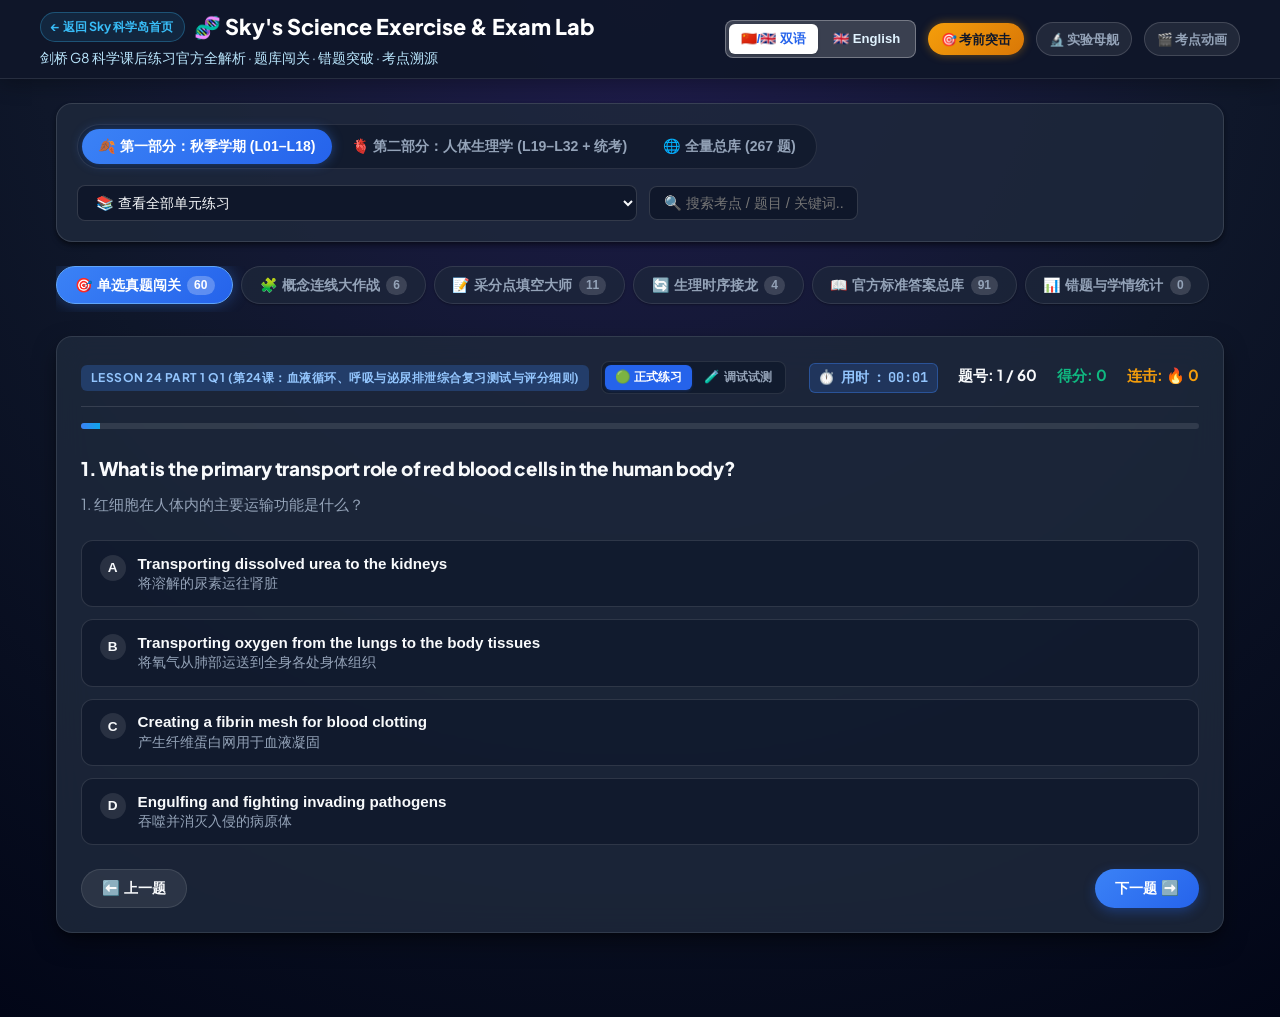
==== commit 98cbd244: "refactor(ux): remove redundant subnav, eliminate sticky conflicts, and implement Zero-Hide compact h" ====
--- a/exercise_lab.html
+++ b/exercise_lab.html
@@ -7,8 +7,8 @@
   <link rel="icon" href="data:image/svg+xml,<svg xmlns=%22http://www.w3.org/2000/svg%22 viewBox=%220 0 100 100%22><text y=%22.9em%22 font-size=%2290%22>🧬</text></svg>">
   <link rel="preconnect" href="https://fonts.googleapis.com">
   <link rel="preconnect" href="https://fonts.gstatic.com" crossorigin>
-  <link href="https://fonts.googleapis.com/css2?family=Plus+Jakarta+Sans:wght@400;500;600;700;800&family=JetBrains+Mono:wght@500;700&display=swap" rel="stylesheet">
-  <link rel="stylesheet" href="sky-subnav.css">
+  <link href="https://fonts.googleapis.com/css2?family=Plus+Jakarta+Sans:wght@400;500;600;700;800&family=JetBrains+Mono:wght@500;700&display=swap" rel="stylesheet" media="print" onload="this.media='all'">
+  <link rel="stylesheet" href="https://igcse.xyz/ecosystem-nav.css">
   <style>
     :root {
       --primary: #3b82f6;
@@ -46,17 +46,34 @@
     }
 
     /* Header */
-    header {
-      background: rgba(15, 23, 42, 0.88);
-      backdrop-filter: blur(14px);
-      -webkit-backdrop-filter: blur(14px);
+    header.lab-header {
+      background: rgba(15, 23, 42, 0.95);
       border-bottom: 1px solid var(--card-border);
       color: #fff;
-      padding: 0.9rem 1.25rem;
-      position: sticky;
-      top: 48px;
-      z-index: 100;
-      box-shadow: 0 4px 15px rgba(0,0,0,0.3);
+      padding: 0.6rem 1rem;
+      position: relative;
+      box-shadow: 0 4px 20px rgba(0,0,0,0.3);
+    }
+    .btn-back-home {
+      display: inline-flex;
+      align-items: center;
+      gap: 0.3rem;
+      font-size: 0.78rem;
+      font-weight: 700;
+      color: #38bdf8;
+      background: rgba(56, 189, 248, 0.1);
+      border: 1px solid rgba(56, 189, 248, 0.3);
+      border-radius: 9999px;
+      padding: 0.25rem 0.65rem;
+      text-decoration: none;
+      transition: all 0.2s ease;
+      white-space: nowrap;
+    }
+    .btn-back-home:hover {
+      background: rgba(56, 189, 248, 0.2);
+      color: #7dd3fc;
+      border-color: #38bdf8;
+      transform: translateX(-1px);
     }
     .header-content {
       max-width: 1200px;
@@ -1352,42 +1369,16 @@
   <script src="https://igcse.xyz/ecosystem-nav.js" defer></script>
   <igcse-nav active="sky"></igcse-nav>
 
-  <!-- ==================== Secondary Interconnection Breadcrumb ==================== -->
-  <nav class="sky-subnav" aria-label="Sky G8 科学矩阵互通导航">
-    <div class="sky-subnav-inner">
-      <div class="sky-subnav-breadcrumb">
-        <a href="index.html" class="sky-brand-link">
-          <span class="sky-brand-icon">🚀</span>
-          <span class="sky-brand-title">Sky Science G8</span>
-        </a>
-        <span class="sky-divider">/</span>
-        <span class="sky-current">🧬 267题大练兵 (Exercise Lab)</span>
-      </div>
-      <div class="sky-subnav-tabs" role="tablist">
-        <a href="index.html" class="sky-subnav-tab">
-          <span class="tab-icon">🎮</span>
-          <span class="tab-text">单词特训岛</span>
-          <span class="tab-badge">180词</span>
-        </a>
-        <a href="exercise_lab.html" class="sky-subnav-tab active" aria-current="page">
-          <span class="tab-icon">🧬</span>
-          <span class="tab-text">267题大练兵</span>
-          <span class="tab-badge">267题</span>
-        </a>
-        <a href="g8_exam_rush.html" class="sky-subnav-tab tab-rush">
-          <span class="tab-icon">🎯</span>
-          <span class="tab-text">考前突击大厅</span>
-          <span class="tab-badge-rush">10.19 特训</span>
-        </a>
-      </div>
-    </div>
-  </nav>
-
   <!-- ==================== HEADER ==================== -->
-  <header>
+  <header class="lab-header">
     <div class="header-content">
       <div class="brand">
-        <h1>🧬 Sky's Science Exercise & Exam Lab</h1>
+        <div style="display:flex; align-items:center; gap:0.6rem; flex-wrap:wrap;">
+          <a href="index.html" class="btn-back-home" title="返回 Sky 科学岛首页">
+            ← 返回 Sky 科学岛首页
+          </a>
+          <h1>🧬 Sky's Science Exercise & Exam Lab</h1>
+        </div>
         <p id="header-subtitle">剑桥 G8 科学课后练习官方全解析 · 题库闯关 · 错题突破 · 考点溯源</p>
       </div>
       <div class="header-links">
@@ -1395,8 +1386,9 @@
           <button id="btn-lang-bilingual" class="lang-btn active" onclick="setLanguageMode('bilingual')">🇨🇳/🇬🇧 双语</button>
           <button id="btn-lang-en" class="lang-btn" onclick="setLanguageMode('en')">🇬🇧 English</button>
         </div>
-        <a href="https://igcse.xyz/practical" class="btn-action" target="_blank" style="text-decoration:none;font-size:0.8rem;padding:0.4rem 0.85rem;border-radius:9999px;background:rgba(255,255,255,0.08);border:1px solid rgba(255,255,255,0.15);color:#94a3b8;font-weight:700;">🔬 实验母舰</a>
-        <a href="knowledge_animations/compare_showcase.html" class="btn-action" target="_blank" style="text-decoration:none;font-size:0.8rem;padding:0.4rem 0.85rem;border-radius:9999px;background:rgba(255,255,255,0.08);border:1px solid rgba(255,255,255,0.15);color:#94a3b8;font-weight:700;">🎬 考点动画</a>
+        <a href="g8_exam_rush.html" style="text-decoration:none;font-size:0.8rem;padding:0.35rem 0.8rem;border-radius:9999px;background:linear-gradient(135deg,#f59e0b 0%,#d97706 100%);color:#0f172a;font-weight:800;box-shadow:0 0 10px rgba(245,158,11,0.4);">🎯 考前突击</a>
+        <a href="https://igcse.xyz/practical" class="btn-action" target="_blank" style="text-decoration:none;font-size:0.8rem;padding:0.35rem 0.75rem;border-radius:9999px;background:rgba(255,255,255,0.08);border:1px solid rgba(255,255,255,0.15);color:#94a3b8;font-weight:700;">🔬 实验母舰</a>
+        <a href="knowledge_animations/compare_showcase.html" class="btn-action" target="_blank" style="text-decoration:none;font-size:0.8rem;padding:0.35rem 0.75rem;border-radius:9999px;background:rgba(255,255,255,0.08);border:1px solid rgba(255,255,255,0.15);color:#94a3b8;font-weight:700;">🎬 考点动画</a>
       </div>
     </div>
   </header>
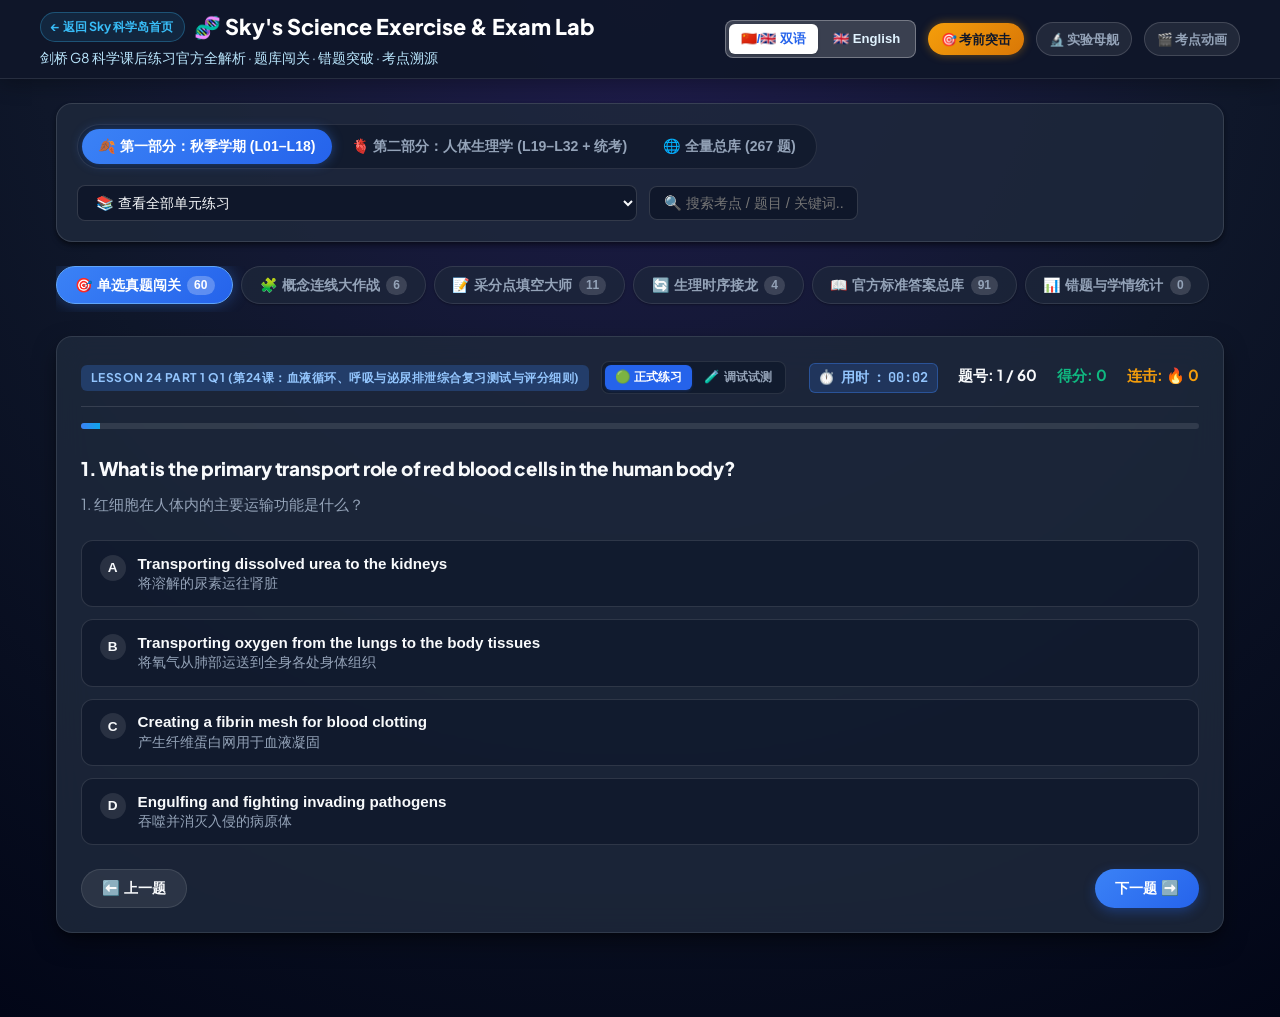
==== commit 9237b634: "fix(anim-ui): correct respiratory/cardiac models and resolve dark-theme contrast issues" ====
--- a/exercise_lab.html
+++ b/exercise_lab.html
@@ -165,7 +165,7 @@
     .breakdown-title {
       font-weight: 800;
       font-size: 0.95rem;
-      color: #1e3a8a;
+      color: #93c5fd;
       display: flex;
       align-items: center;
       gap: 0.4rem;
@@ -178,17 +178,18 @@
     .breakdown-card {
       padding: 0.85rem 1rem;
       border-radius: 8px;
-      border: 1.5px solid var(--border);
-      background: #fff;
+      border: 1.5px solid rgba(255, 255, 255, 0.12);
+      background: rgba(15, 23, 42, 0.75);
+      backdrop-filter: blur(8px);
       transition: all 0.2s;
     }
     .breakdown-card.correct-card {
-      border-color: #10b981;
-      background: #f0fdf4;
+      border-color: rgba(16, 185, 129, 0.5);
+      background: rgba(6, 78, 59, 0.35);
     }
     .breakdown-card.incorrect-card {
-      border-color: #f87171;
-      background: #fef2f2;
+      border-color: rgba(248, 113, 113, 0.4);
+      background: rgba(127, 29, 29, 0.3);
     }
     .breakdown-card-top {
       display: flex;
@@ -217,27 +218,29 @@
       border-radius: 999px;
     }
     .correct-card .breakdown-status-tag {
-      background: #dcfce7;
-      color: #15803d;
+      background: rgba(16, 185, 129, 0.2);
+      color: #34d399;
+      border: 1px solid rgba(52, 211, 153, 0.4);
     }
     .incorrect-card .breakdown-status-tag {
-      background: #fee2e2;
-      color: #b91c1c;
+      background: rgba(239, 68, 68, 0.2);
+      color: #fca5a5;
+      border: 1px solid rgba(248, 113, 113, 0.4);
     }
     .breakdown-opt-text {
       font-weight: 700;
       font-size: 0.92rem;
-      color: var(--text);
+      color: #f8fafc;
       margin-bottom: 0.35rem;
     }
     .breakdown-reason-en {
       font-size: 0.88rem;
-      color: #334155;
+      color: #e2e8f0;
       line-height: 1.45;
     }
     .breakdown-reason-cn {
       font-size: 0.84rem;
-      color: #475569;
+      color: #94a3b8;
       margin-top: 0.25rem;
       line-height: 1.45;
     }
@@ -253,24 +256,24 @@
       letter-spacing: 0.01em;
     }
     .tag-concept {
-      background: #e0f2fe;
-      color: #0369a1;
-      border: 1px solid #bae6fd;
+      background: rgba(56, 189, 248, 0.15);
+      color: #7dd3fc;
+      border: 1px solid rgba(56, 189, 248, 0.35);
     }
     .tag-diff {
-      background: #fef3c7;
-      color: #b45309;
-      border: 1px solid #fde68a;
+      background: rgba(245, 158, 11, 0.15);
+      color: #fcd34d;
+      border: 1px solid rgba(245, 158, 11, 0.35);
     }
     .tag-trap {
-      background: #fee2e2;
-      color: #b91c1c;
-      border: 1px solid #fecaca;
+      background: rgba(239, 68, 68, 0.15);
+      color: #fca5a5;
+      border: 1px solid rgba(239, 68, 68, 0.35);
     }
     .tag-correct {
-      background: #dcfce7;
-      color: #15803d;
-      border: 1px solid #bbf7d0;
+      background: rgba(16, 185, 129, 0.15);
+      color: #6ee7b7;
+      border: 1px solid rgba(16, 185, 129, 0.35);
     }
     body.lang-mode-en .mcq-q-cn,
     body.lang-mode-en .lang-cn-only,
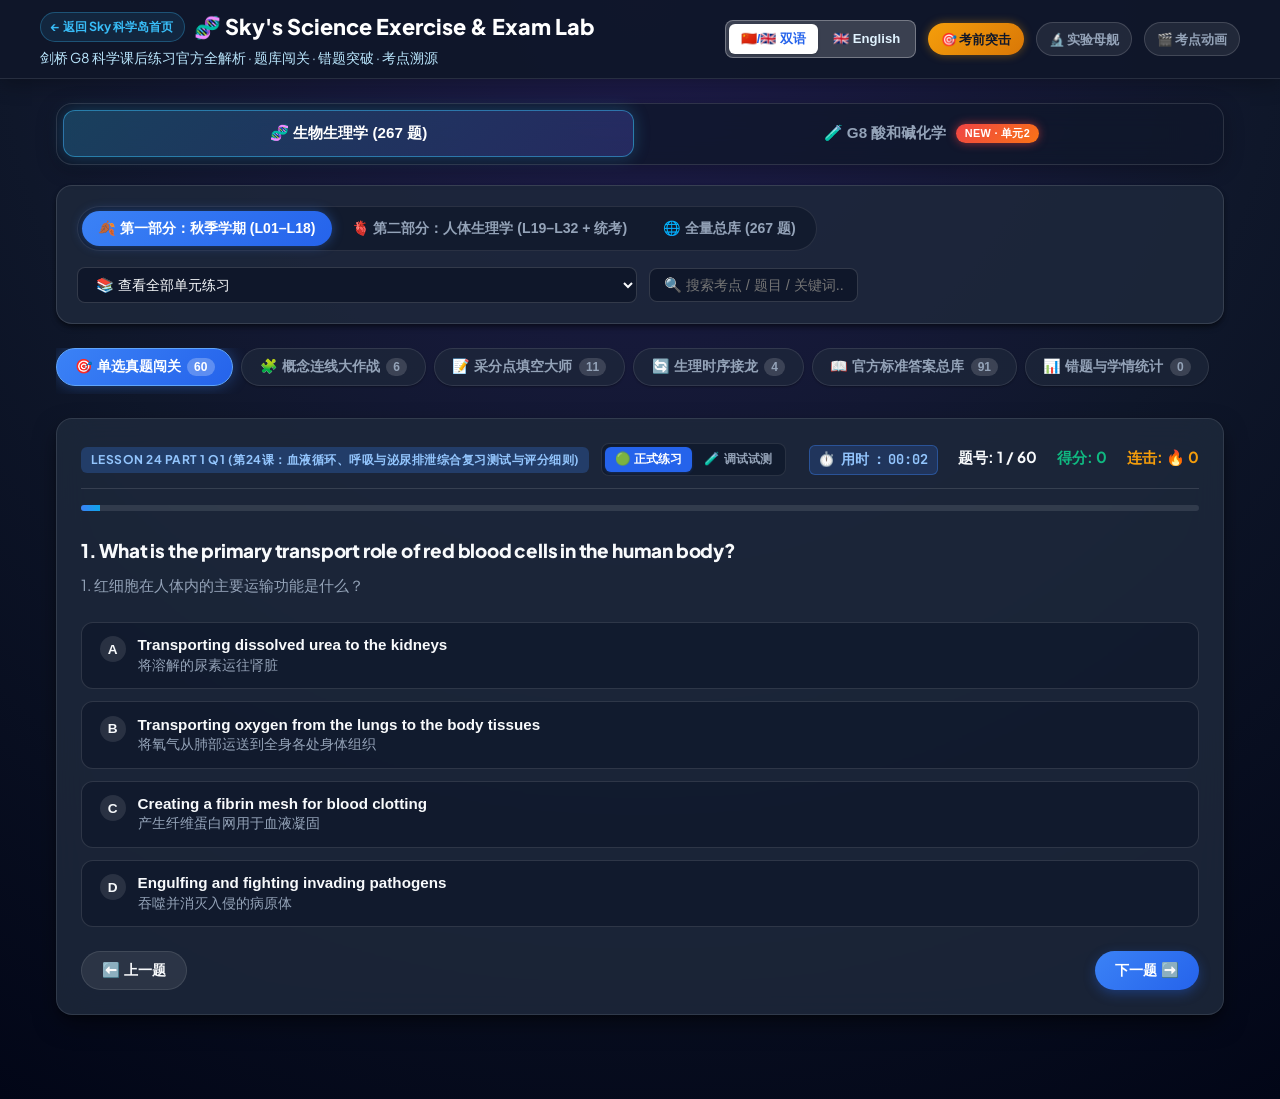
==== commit 16ef2273: "feat(chemistry): add G8 Unit 2 acids and bases vocabulary (L34-L38) and interactive drills" ====
--- a/exercise_lab.html
+++ b/exercise_lab.html
@@ -308,6 +308,66 @@
       max-width: 100%;
       box-sizing: border-box;
     }
+    /* Subject Switch Bar */
+    .subject-switch-bar {
+      display: flex;
+      gap: 0.75rem;
+      margin-bottom: 1.25rem;
+      background: rgba(15, 23, 42, 0.75);
+      border: 1px solid rgba(255, 255, 255, 0.12);
+      padding: 0.4rem;
+      border-radius: 16px;
+      backdrop-filter: blur(12px);
+      box-shadow: 0 4px 20px rgba(0, 0, 0, 0.25);
+    }
+    .subject-btn {
+      flex: 1;
+      display: flex;
+      align-items: center;
+      justify-content: center;
+      gap: 0.6rem;
+      padding: 0.75rem 1.2rem;
+      border-radius: 12px;
+      border: 1px solid transparent;
+      background: transparent;
+      color: #94a3b8;
+      font-size: 0.95rem;
+      font-weight: 700;
+      cursor: pointer;
+      transition: all 0.25s ease;
+      position: relative;
+    }
+    .subject-btn:hover {
+      color: #f8fafc;
+      background: rgba(255, 255, 255, 0.05);
+    }
+    .subject-btn.active {
+      color: #ffffff;
+      background: linear-gradient(135deg, rgba(56, 189, 248, 0.25) 0%, rgba(99, 102, 241, 0.25) 100%);
+      border-color: rgba(56, 189, 248, 0.5);
+      box-shadow: 0 0 16px rgba(56, 189, 248, 0.25);
+    }
+    .subject-btn#btn-subj-chem.active {
+      background: linear-gradient(135deg, rgba(16, 185, 129, 0.25) 0%, rgba(6, 182, 212, 0.25) 100%);
+      border-color: rgba(16, 185, 129, 0.5);
+      box-shadow: 0 0 16px rgba(16, 185, 129, 0.25);
+    }
+    .badge-new {
+      background: linear-gradient(135deg, #ef4444 0%, #f97316 100%);
+      color: white;
+      font-size: 0.68rem;
+      font-weight: 800;
+      padding: 0.15rem 0.55rem;
+      border-radius: 9999px;
+      letter-spacing: 0.03em;
+      box-shadow: 0 0 10px rgba(239, 68, 68, 0.6);
+      animation: pulse-badge 2s infinite ease-in-out;
+    }
+    @keyframes pulse-badge {
+      0%, 100% { transform: scale(1); opacity: 1; }
+      50% { transform: scale(1.08); opacity: 0.85; }
+    }
+
     .part-switch {
       display: inline-flex;
       background: rgba(15, 23, 42, 0.7);
@@ -1333,6 +1393,14 @@
         flex-direction: column;
         align-items: stretch;
       }
+      .subject-switch-bar {
+        flex-direction: column;
+        gap: 0.5rem;
+      }
+      .subject-btn {
+        padding: 0.65rem 0.8rem;
+        font-size: 0.88rem;
+      }
       .part-switch {
         width: 100%;
         display: flex;
@@ -1366,6 +1434,7 @@
   </style>
   <!-- Load Bundled Science Data (Offline/file:// compatible) -->
   <script src="science_exercises_data.js"></script>
+  <script src="g8_chemistry_u2_exercises.js"></script>
 </head>
 <body>
   <!-- ==================== Mother-Ship Global TopBar ==================== -->
@@ -1398,10 +1467,21 @@
 
   <div class="container">
 
+    <!-- ==================== SUBJECT SWITCHER ==================== -->
+    <div class="subject-switch-bar" role="tablist" aria-label="学科选择">
+      <button class="subject-btn active" id="btn-subj-bio" onclick="switchSubject('bio')">
+        <span id="lbl-subj-bio">🧬 生物生理学 (267 题)</span>
+      </button>
+      <button class="subject-btn" id="btn-subj-chem" onclick="switchSubject('chem')">
+        <span id="lbl-subj-chem">🧪 G8 酸和碱化学</span>
+        <span class="badge-new">NEW · 单元2</span>
+      </button>
+    </div>
+
     <!-- ==================== CONTROL & UNIT SWITCHER ==================== -->
     <div class="control-panel">
       <!-- Part 1 vs Part 2 vs All Switch -->
-      <div class="part-switch">
+      <div class="part-switch" id="bio-part-switch">
         <button class="part-btn active" id="btn-part-1" onclick="switchCoursePart(1)">
           <span id="lbl-part-1">🍂 第一部分：秋季学期 (L01–L18)</span>
         </button>
@@ -1410,6 +1490,13 @@
         </button>
         <button class="part-btn" id="btn-part-all" onclick="switchCoursePart('all')">
           <span id="lbl-part-all">🌐 全量总库 (267 题)</span>
+        </button>
+      </div>
+
+      <!-- Chem Part Switch -->
+      <div class="part-switch" id="chem-part-switch" style="display: none;">
+        <button class="part-btn active" id="btn-chem-all" onclick="filterChemUnit('all')">
+          <span id="lbl-chem-all">🧪 G8 U2 酸和碱全套精练 (14 题)</span>
         </button>
       </div>
 
@@ -1835,6 +1922,7 @@
   <!-- ==================== CORE INTERACTIVE ENGINE SCRIPT ==================== -->
   <script>
     // State management
+    let currentSubject = 'bio'; // 'bio' | 'chem'
     let currentPart = 1; // 1: Autumn, 2: Physiology
     let currentExercises = [];
     let activeFilteredExercises = [];
@@ -1907,11 +1995,55 @@
         alert('无法加载习题数据库，请确认 science_exercises_data.js 是否存在！');
         return;
       }
+      if (!window.CHEMISTRY_U2_DATA) {
+        fetch('g8_chemistry_u2_exercises.json')
+          .then(r => r.json())
+          .then(data => {
+            window.CHEMISTRY_U2_DATA = data;
+            if (currentSubject === 'chem') {
+              switchSubject('chem');
+            }
+          })
+          .catch(err => console.warn('Could not fetch chemistry exercises json fallback', err));
+      }
       setSessionMode(currentSessionMode);
       setLanguageMode(currentLangMode, false);
       switchCoursePart(1);
       updateAnalyticsUI();
     });
+
+    // Subject Switcher: 'bio' | 'chem'
+    function switchSubject(subj) {
+      currentSubject = subj;
+      const btnBio = document.getElementById('btn-subj-bio');
+      const btnChem = document.getElementById('btn-subj-chem');
+      if (btnBio) btnBio.classList.toggle('active', subj === 'bio');
+      if (btnChem) btnChem.classList.toggle('active', subj === 'chem');
+
+      const bioPartSwitch = document.getElementById('bio-part-switch');
+      const chemPartSwitch = document.getElementById('chem-part-switch');
+
+      if (subj === 'bio') {
+        if (bioPartSwitch) bioPartSwitch.style.display = 'inline-flex';
+        if (chemPartSwitch) chemPartSwitch.style.display = 'none';
+        switchCoursePart(currentPart);
+      } else {
+        if (bioPartSwitch) bioPartSwitch.style.display = 'none';
+        if (chemPartSwitch) chemPartSwitch.style.display = 'inline-flex';
+        currentExercises = window.CHEMISTRY_U2_DATA || [];
+        populateLessonDropdown();
+        filterCurrentExercises();
+      }
+      updateLanguageLabels();
+    }
+
+    function filterChemUnit(unit) {
+      const select = document.getElementById('select-lesson');
+      if (select) {
+        select.value = unit;
+        filterCurrentExercises();
+      }
+    }
 
     // Session Mode Switcher
     function setSessionMode(mode) {
@@ -1962,11 +2094,28 @@
 
     function updateLanguageLabels() {
       const isEn = currentLangMode === 'en';
+
+      // Subject Switcher buttons
+      const lblBio = document.getElementById('lbl-subj-bio');
+      if (lblBio) lblBio.textContent = isEn ? '🧬 Biology & Physiology (267 Qs)' : '🧬 生物生理学 (267 题)';
+      const lblChem = document.getElementById('lbl-subj-chem');
+      if (lblChem) lblChem.textContent = isEn ? '🧪 G8 Acids & Bases' : '🧪 G8 酸和碱化学';
+      const lblChemAll = document.getElementById('lbl-chem-all');
+      if (lblChemAll) lblChemAll.textContent = isEn ? '🧪 G8 U2 Acids & Bases Full Drill (14 Qs)' : '🧪 G8 U2 酸和碱全套精练 (14 题)';
+
       // Header subtitle
       const sub = document.getElementById('header-subtitle');
-      if (sub) sub.textContent = isEn
-        ? 'Cambridge Checkpoint & IGCSE Science Exercise Lab · Exam Practice · Mistake Breaker · Syllabus Citations'
-        : '剑桥 G8 科学课后练习官方全解析 · 题库闯关 · 错题突破 · 考点溯源';
+      if (sub) {
+        if (currentSubject === 'chem') {
+          sub.textContent = isEn
+            ? 'Cambridge G8 Chemistry Unit 2: Acids & Bases · Formula Drills · Practical Skills · Mark Schemes'
+            : '剑桥 G8 化学 Unit 2: 酸和碱 (Acids & Bases) 考点精炼 · 核心反应通式 · 实验操作接龙';
+        } else {
+          sub.textContent = isEn
+            ? 'Cambridge Checkpoint & IGCSE Science Exercise Lab · Exam Practice · Mistake Breaker · Syllabus Citations'
+            : '剑桥 G8 科学课后练习官方全解析 · 题库闯关 · 错题突破 · 考点溯源';
+        }
+      }
 
       // Vocab Lab link
       const vocabLink = document.getElementById('btn-nav-vocab');
@@ -1982,20 +2131,33 @@
 
       // Search placeholder
       const sInput = document.getElementById('search-input');
-      if (sInput) sInput.placeholder = isEn ? '🔍 Search concepts, questions, organs, or textbook pages...' : '🔍 搜索考点 / 题目 / 关键词...';
+      if (sInput) {
+        sInput.placeholder = isEn 
+          ? (currentSubject === 'chem' ? '🔍 Search acids, bases, pH, salts, or equations...' : '🔍 Search concepts, questions, organs, or textbook pages...') 
+          : (currentSubject === 'chem' ? '🔍 搜索酸、碱、指示剂、盐制备或通式...' : '🔍 搜索考点 / 题目 / 关键词...');
+      }
 
       // Tab labels
       const lMcq = document.getElementById('lbl-tab-mcq');
-      if (lMcq) lMcq.textContent = isEn ? '🎯 MCQ Arena' : '🎯 单选真题闯关';
       const lMatch = document.getElementById('lbl-tab-match');
-      if (lMatch) lMatch.textContent = isEn ? '🧩 Concept Match' : '🧩 概念连线大作战';
       const lCloze = document.getElementById('lbl-tab-cloze');
-      if (lCloze) lCloze.textContent = isEn ? '📝 Cloze Master' : '📝 采分点填空大师';
       const lSort = document.getElementById('lbl-tab-sort');
-      if (lSort) lSort.textContent = isEn ? '🔄 Chrono-Sort' : '🔄 生理时序接龙';
       const lExp = document.getElementById('lbl-tab-explorer');
-      if (lExp) lExp.textContent = isEn ? '📖 Model Answers' : '📖 官方标准答案总库';
       const lMis = document.getElementById('lbl-tab-mistakes');
+
+      if (currentSubject === 'chem') {
+        if (lMcq) lMcq.textContent = isEn ? '🎯 Acid-Base MCQ Arena' : '🎯 酸碱单选真题闯关';
+        if (lMatch) lMatch.textContent = isEn ? '🧩 Proton & Radical Match' : '🧩 BAAD与酸根概念配对';
+        if (lCloze) lCloze.textContent = isEn ? '📝 Equation & Formula Cloze' : '📝 方程式与通式填空';
+        if (lSort) lSort.textContent = isEn ? '⚗️ Experimental Steps Sort' : '⚗️ 实验步骤排序接龙';
+        if (lExp) lExp.textContent = isEn ? '📖 Chemistry Model Answers' : '📖 化学官方解析总库';
+      } else {
+        if (lMcq) lMcq.textContent = isEn ? '🎯 MCQ Arena' : '🎯 单选真题闯关';
+        if (lMatch) lMatch.textContent = isEn ? '🧩 Concept Match' : '🧩 概念连线大作战';
+        if (lCloze) lCloze.textContent = isEn ? '📝 Cloze Master' : '📝 采分点填空大师';
+        if (lSort) lSort.textContent = isEn ? '🔄 Chrono-Sort' : '🔄 生理时序接龙';
+        if (lExp) lExp.textContent = isEn ? '📖 Model Answers' : '📖 官方标准答案总库';
+      }
       if (lMis) lMis.textContent = isEn ? '📊 Mistakes & Analytics' : '📊 错题与学情统计';
 
       // Stats Headers & Navigation Labels across All Tabs
@@ -2035,7 +2197,17 @@
 
       // Tab 3: Cloze
       const clozeSub = document.getElementById('cloze-subtitle');
-      if (clozeSub) clozeSub.textContent = isEn ? 'Click word bank chips to auto-fill blanks, or type scientific terms directly (auto-validated on blur, case-insensitive):' : '从备选词库选词点击填入，或直接输入术语（支持大小写/标点容错，失焦自动验证）：';
+      if (clozeSub) {
+        if (currentSubject === 'chem') {
+          clozeSub.textContent = isEn 
+            ? 'Click word bank chips to fill blanks, or type chemical terms directly to complete word equations:' 
+            : '从备选词库选词点击填入，或直接输入化学术语补全三大反应方程式：';
+        } else {
+          clozeSub.textContent = isEn 
+            ? 'Click word bank chips to auto-fill blanks, or type scientific terms directly (auto-validated on blur, case-insensitive):' 
+            : '从备选词库选词点击填入，或直接输入术语（支持大小写/标点容错，失焦自动验证）：';
+        }
+      }
       const clozeWb = document.getElementById('cloze-wb-title');
       if (clozeWb) clozeWb.textContent = isEn ? '💡 Word Bank (Click word to fill active blank & auto-advance)' : '💡 备选词库 (Word Bank / 点击词条自动填入当前空格并聚焦下一空)';
       const btnClozePrev = document.getElementById('btn-cloze-prev');
@@ -2049,7 +2221,17 @@
 
       // Tab 4: Sort
       const sortSub = document.getElementById('sort-subtitle');
-      if (sortSub) sortSub.textContent = isEn ? 'Drag items or click ⬆️ / ⬇️ to arrange physiological steps in chronological order:' : '拖拽卡片或点击 ⬆️ / ⬇️ 调整各步骤次序，将生理过程按时间先后正确排列：';
+      if (sortSub) {
+        if (currentSubject === 'chem') {
+          sortSub.textContent = isEn 
+            ? 'Drag items or click ⬆️ / ⬇️ to arrange experimental preparation steps in chronological order:' 
+            : '拖拽卡片或点击 ⬆️ / ⬇️ 调整各步骤次序，将实验制备操作按时间先后正确排列：';
+        } else {
+          sortSub.textContent = isEn 
+            ? 'Drag items or click ⬆️ / ⬇️ to arrange physiological steps in chronological order:' 
+            : '拖拽卡片或点击 ⬆️ / ⬇️ 调整各步骤次序，将生理过程按时间先后正确排列：';
+        }
+      }
       const btnSortPrev = document.getElementById('btn-sort-prev');
       if (btnSortPrev) btnSortPrev.textContent = isEn ? '◀ Previous' : '◀ 上一题';
       const btnSortNext = document.getElementById('btn-sort-next');
@@ -2162,6 +2344,12 @@
 
     // Switch between Part 1, Part 2, or All 267
     function switchCoursePart(partNum) {
+      if (currentSubject === 'chem') {
+        currentExercises = window.CHEMISTRY_U2_DATA || [];
+        populateLessonDropdown();
+        filterCurrentExercises();
+        return;
+      }
       currentPart = partNum;
       document.getElementById('btn-part-1').classList.toggle('active', partNum === 1);
       document.getElementById('btn-part-2').classList.toggle('active', partNum === 2);
@@ -2187,7 +2375,9 @@
     function populateLessonDropdown() {
       const select = document.getElementById('select-lesson');
       const isEn = currentLangMode === 'en';
-      select.innerHTML = isEn ? '<option value="all">📚 All Lessons & Topics</option>' : '<option value="all">📚 查看全部单元练习</option>';
+      select.innerHTML = isEn 
+        ? (currentSubject === 'chem' ? '<option value="all">🧪 All Chemistry Units & Topics</option>' : '<option value="all">📚 All Lessons & Topics</option>') 
+        : (currentSubject === 'chem' ? '<option value="all">🧪 查看全部化学单元练习</option>' : '<option value="all">📚 查看全部单元练习</option>');
 
       // Extract unique lessons
       const lessonMap = new Map();
@@ -2205,7 +2395,8 @@
         const opt = document.createElement('option');
         opt.value = info.id;
         const title = isEn ? info.title_en : (info.title_cn || info.title_en);
-        opt.textContent = `${info.id === 99 ? '🏆' : '📖'} L${info.id < 10 ? '0' : ''}${info.id}: ${title}`;
+        const icon = info.id === 99 ? '🏆' : (currentSubject === 'chem' ? '🧪' : '📖');
+        opt.textContent = `${icon} L${info.id < 10 ? '0' : ''}${info.id}: ${title}`;
         select.appendChild(opt);
       });
     }
@@ -2252,9 +2443,13 @@
       if (mcqPool.length === 0) {
         mcqPool = currentExercises.filter(ex => ex.game_type === 'mcq' && ex.prompt_en && ex.prompt_en.includes('A)'));
       }
-      // If still empty (e.g. in Part 1 where MCQs are in table format), fallback to Part 2 MCQs so the Arena is always active
-      if (mcqPool.length === 0 && window.SCIENCE_DATA_PART2) {
-        mcqPool = window.SCIENCE_DATA_PART2.filter(ex => ex.game_type === 'mcq' && ex.prompt_en && ex.prompt_en.includes('A)'));
+      // Fallback
+      if (mcqPool.length === 0) {
+        if (currentSubject === 'chem' && window.CHEMISTRY_U2_DATA) {
+          mcqPool = window.CHEMISTRY_U2_DATA.filter(ex => ex.game_type === 'mcq' && ex.prompt_en && ex.prompt_en.includes('A)'));
+        } else if (window.SCIENCE_DATA_PART2) {
+          mcqPool = window.SCIENCE_DATA_PART2.filter(ex => ex.game_type === 'mcq' && ex.prompt_en && ex.prompt_en.includes('A)'));
+        }
       }
       currentMcqIdx = 0;
       initMcq();
@@ -2270,11 +2465,18 @@
           ex.game_type === 'matching'
         );
       }
-      if (matchPool.length === 0 && window.SCIENCE_DATA_PART2) {
-        matchPool = window.SCIENCE_DATA_PART2.filter(ex => 
-          (ex.interactive_meta && ex.interactive_meta.matching_pairs && ex.interactive_meta.matching_pairs.length > 0) ||
-          ex.game_type === 'matching'
-        );
+      if (matchPool.length === 0) {
+        if (currentSubject === 'chem' && window.CHEMISTRY_U2_DATA) {
+          matchPool = window.CHEMISTRY_U2_DATA.filter(ex => 
+            (ex.interactive_meta && ex.interactive_meta.matching_pairs && ex.interactive_meta.matching_pairs.length > 0) ||
+            ex.game_type === 'matching'
+          );
+        } else if (window.SCIENCE_DATA_PART2) {
+          matchPool = window.SCIENCE_DATA_PART2.filter(ex => 
+            (ex.interactive_meta && ex.interactive_meta.matching_pairs && ex.interactive_meta.matching_pairs.length > 0) ||
+            ex.game_type === 'matching'
+          );
+        }
       }
       currentMatchIdx = 0;
       initCurrentMatchGame();
@@ -2290,11 +2492,18 @@
           ex.game_type === 'cloze'
         );
       }
-      if (clozePool.length === 0 && window.SCIENCE_DATA_PART2) {
-        clozePool = window.SCIENCE_DATA_PART2.filter(ex => 
-          (ex.interactive_meta && ex.interactive_meta.cloze_data) ||
-          ex.game_type === 'cloze'
-        );
+      if (clozePool.length === 0) {
+        if (currentSubject === 'chem' && window.CHEMISTRY_U2_DATA) {
+          clozePool = window.CHEMISTRY_U2_DATA.filter(ex => 
+            (ex.interactive_meta && ex.interactive_meta.cloze_data) ||
+            ex.game_type === 'cloze'
+          );
+        } else if (window.SCIENCE_DATA_PART2) {
+          clozePool = window.SCIENCE_DATA_PART2.filter(ex => 
+            (ex.interactive_meta && ex.interactive_meta.cloze_data) ||
+            ex.game_type === 'cloze'
+          );
+        }
       }
       currentClozeIdx = 0;
       initCurrentClozeGame();
@@ -2310,11 +2519,18 @@
           ex.game_type === 'sorting'
         );
       }
-      if (sortPool.length === 0 && window.SCIENCE_DATA_PART2) {
-        sortPool = window.SCIENCE_DATA_PART2.filter(ex => 
-          (ex.interactive_meta && ex.interactive_meta.sort_steps && ex.interactive_meta.sort_steps.length > 0) ||
-          ex.game_type === 'sorting'
-        );
+      if (sortPool.length === 0) {
+        if (currentSubject === 'chem' && window.CHEMISTRY_U2_DATA) {
+          sortPool = window.CHEMISTRY_U2_DATA.filter(ex => 
+            (ex.interactive_meta && ex.interactive_meta.sort_steps && ex.interactive_meta.sort_steps.length > 0) ||
+            ex.game_type === 'sorting'
+          );
+        } else if (window.SCIENCE_DATA_PART2) {
+          sortPool = window.SCIENCE_DATA_PART2.filter(ex => 
+            (ex.interactive_meta && ex.interactive_meta.sort_steps && ex.interactive_meta.sort_steps.length > 0) ||
+            ex.game_type === 'sorting'
+          );
+        }
       }
       currentSortIdx = 0;
       initCurrentSortGame();
@@ -4085,8 +4301,13 @@
       // Build temporary MCQ pool with mistakes
       mcqPool = currentExercises.filter(ex => mistakeBank.some(m => m.id === ex.id));
       if (mcqPool.length === 0) {
-        // Look in both parts
-        mcqPool = [...window.SCIENCE_DATA_PART1, ...window.SCIENCE_DATA_PART2].filter(ex => mistakeBank.some(m => m.id === ex.id));
+        // Look in all parts and chem data
+        const allPool = [
+          ...(window.SCIENCE_DATA_PART1 || []),
+          ...(window.SCIENCE_DATA_PART2 || []),
+          ...(window.CHEMISTRY_U2_DATA || [])
+        ];
+        mcqPool = allPool.filter(ex => mistakeBank.some(m => m.id === ex.id));
       }
       currentMcqIdx = 0;
       openTab('tab-mcq');
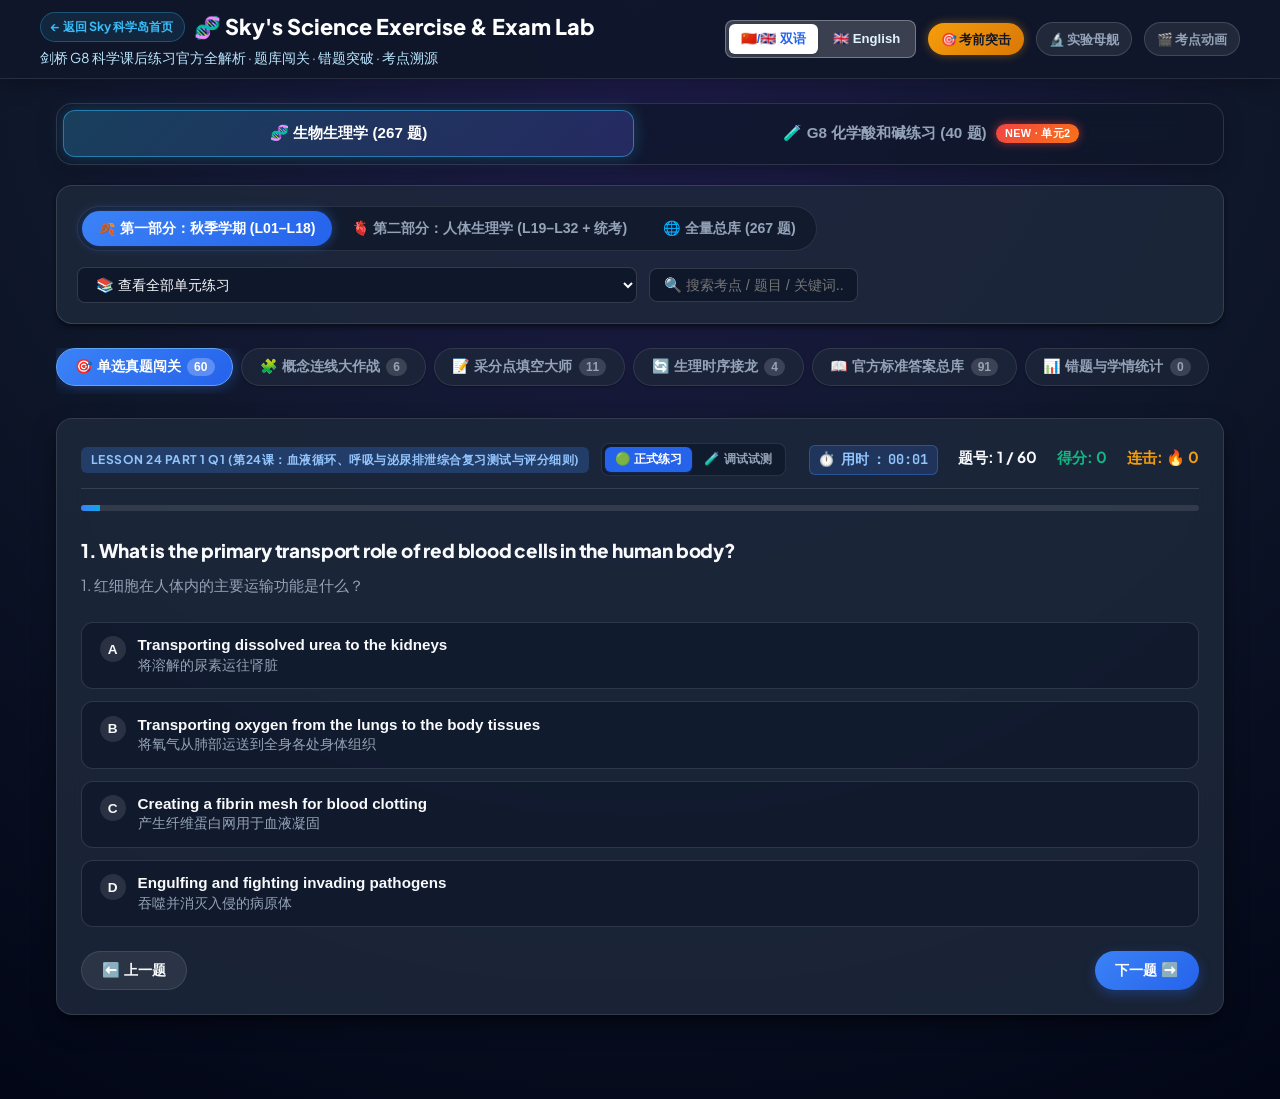
==== commit c14cc735: "feat(chemistry): implement G8 Unit 2 acids and bases vocabulary (L34-L39) and interactive drill labs" ====
--- a/exercise_lab.html
+++ b/exercise_lab.html
@@ -1473,7 +1473,7 @@
         <span id="lbl-subj-bio">🧬 生物生理学 (267 题)</span>
       </button>
       <button class="subject-btn" id="btn-subj-chem" onclick="switchSubject('chem')">
-        <span id="lbl-subj-chem">🧪 G8 酸和碱化学</span>
+        <span id="lbl-subj-chem">🧪 G8 化学酸和碱练习 (40 题)</span>
         <span class="badge-new">NEW · 单元2</span>
       </button>
     </div>
@@ -1496,7 +1496,7 @@
       <!-- Chem Part Switch -->
       <div class="part-switch" id="chem-part-switch" style="display: none;">
         <button class="part-btn active" id="btn-chem-all" onclick="filterChemUnit('all')">
-          <span id="lbl-chem-all">🧪 G8 U2 酸和碱全套精练 (14 题)</span>
+          <span id="lbl-chem-all">🧪 G8 U2 酸和碱全套精练 (40 题)</span>
         </button>
       </div>
 
@@ -2099,9 +2099,9 @@
       const lblBio = document.getElementById('lbl-subj-bio');
       if (lblBio) lblBio.textContent = isEn ? '🧬 Biology & Physiology (267 Qs)' : '🧬 生物生理学 (267 题)';
       const lblChem = document.getElementById('lbl-subj-chem');
-      if (lblChem) lblChem.textContent = isEn ? '🧪 G8 Acids & Bases' : '🧪 G8 酸和碱化学';
+      if (lblChem) lblChem.textContent = isEn ? '🧪 G8 Acids & Bases Drills (40 Qs)' : '🧪 G8 化学酸和碱练习 (40 题)';
       const lblChemAll = document.getElementById('lbl-chem-all');
-      if (lblChemAll) lblChemAll.textContent = isEn ? '🧪 G8 U2 Acids & Bases Full Drill (14 Qs)' : '🧪 G8 U2 酸和碱全套精练 (14 题)';
+      if (lblChemAll) lblChemAll.textContent = isEn ? '🧪 G8 U2 Acids & Bases Full Drill (40 Qs)' : '🧪 G8 U2 酸和碱全套精练 (40 题)';
 
       // Header subtitle
       const sub = document.getElementById('header-subtitle');
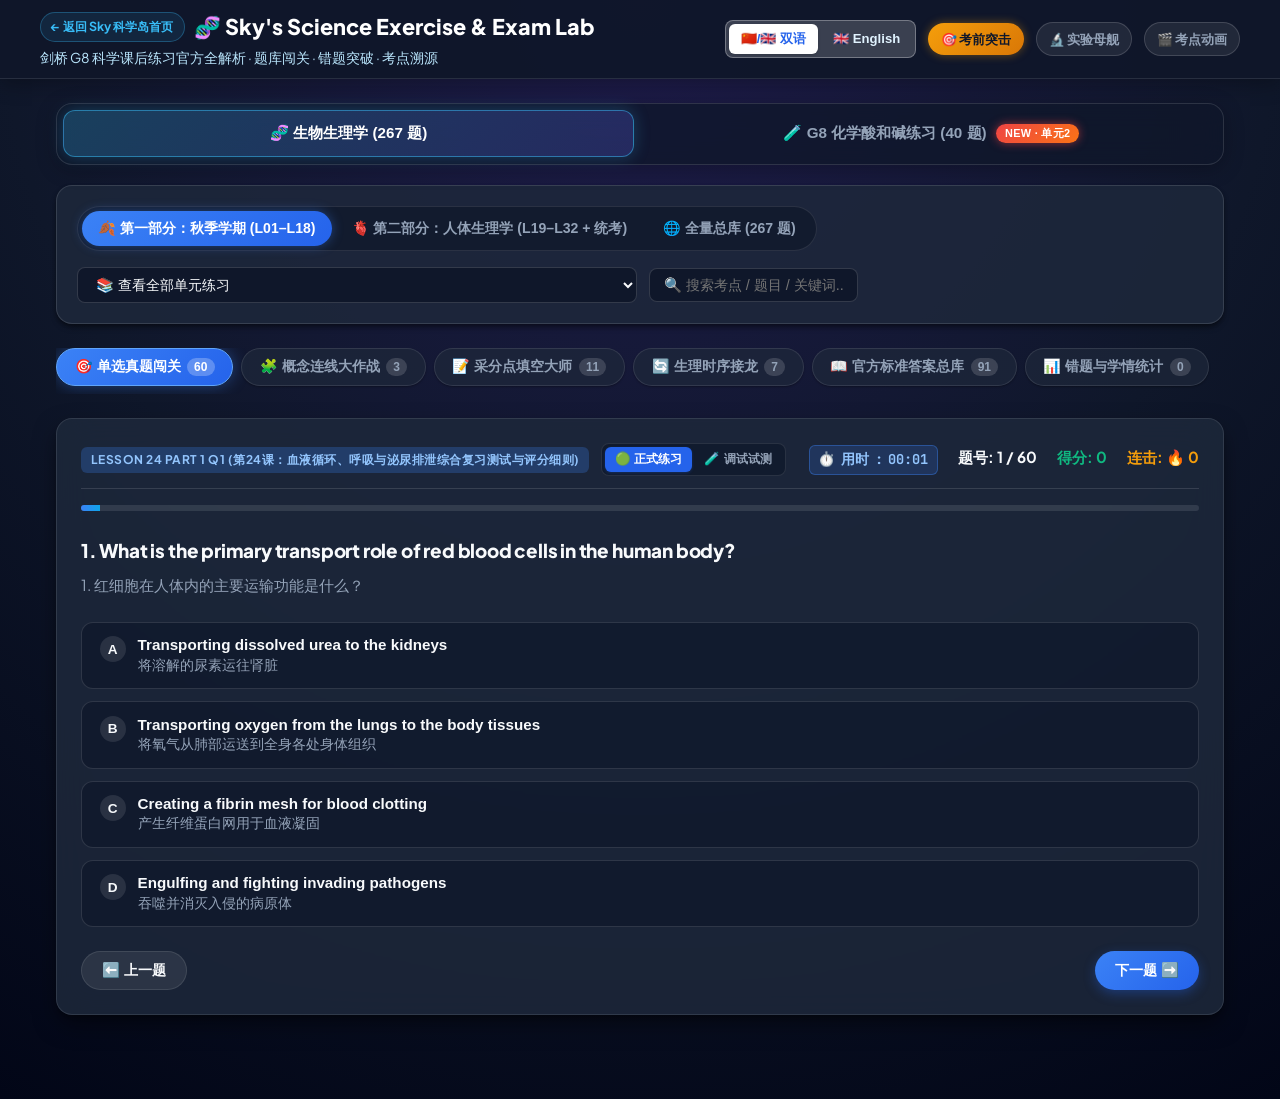
==== commit ee1188f7: "fix(sky): harden reactivity HiDPI/RAF lifecycle, unify www ecosystem-nav sticky, clean stale copies " ====
--- a/exercise_lab.html
+++ b/exercise_lab.html
@@ -8,7 +8,7 @@
   <link rel="preconnect" href="https://fonts.googleapis.com">
   <link rel="preconnect" href="https://fonts.gstatic.com" crossorigin>
   <link href="https://fonts.googleapis.com/css2?family=Plus+Jakarta+Sans:wght@400;500;600;700;800&family=JetBrains+Mono:wght@500;700&display=swap" rel="stylesheet" media="print" onload="this.media='all'">
-  <link rel="stylesheet" href="https://igcse.xyz/ecosystem-nav.css">
+  <link rel="stylesheet" href="https://www.igcse.xyz/ecosystem-nav.css">
   <style>
     :root {
       --primary: #3b82f6;
@@ -1438,8 +1438,8 @@
 </head>
 <body>
   <!-- ==================== Mother-Ship Global TopBar ==================== -->
-  <script src="https://igcse.xyz/ecosystem-nav.js" defer></script>
-  <igcse-nav active="sky"></igcse-nav>
+  <script src="https://www.igcse.xyz/ecosystem-nav.js" defer></script>
+  <igcse-nav active="sky" sticky></igcse-nav>
 
   <!-- ==================== HEADER ==================== -->
   <header class="lab-header">
